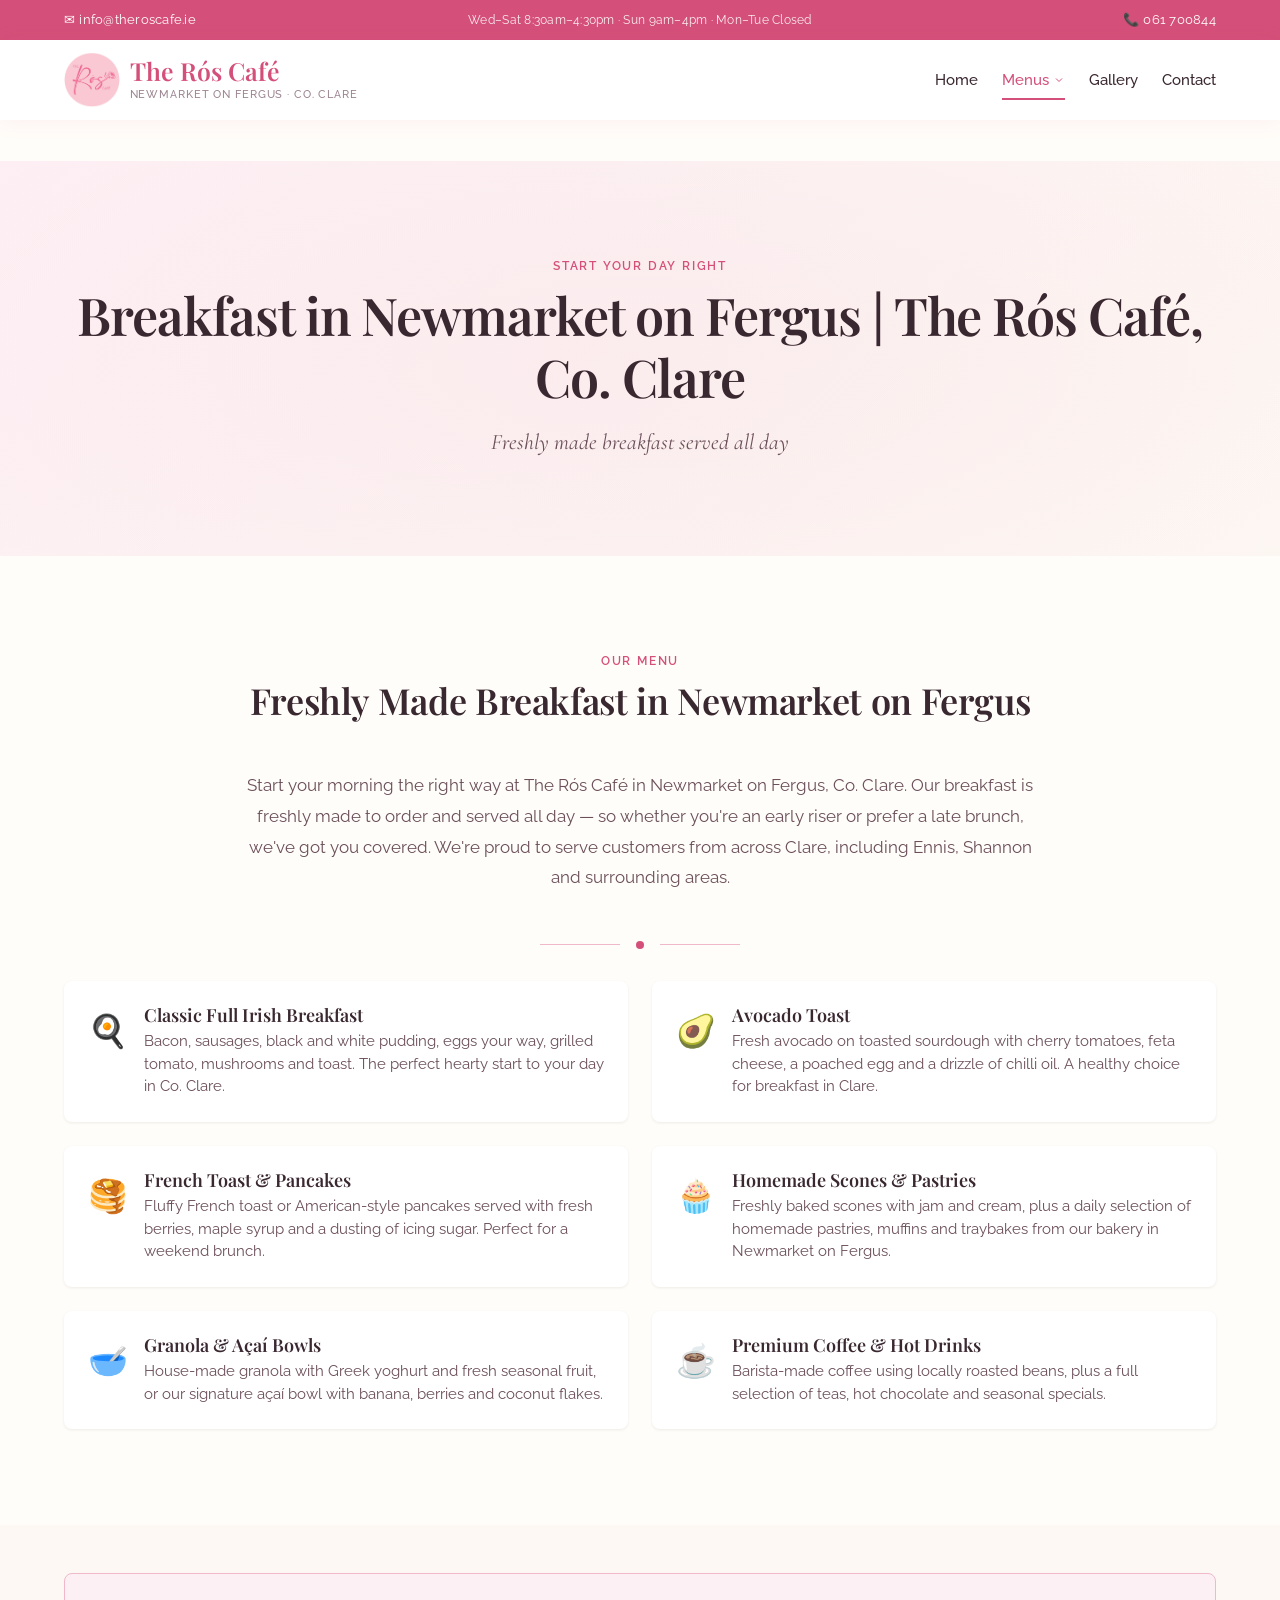
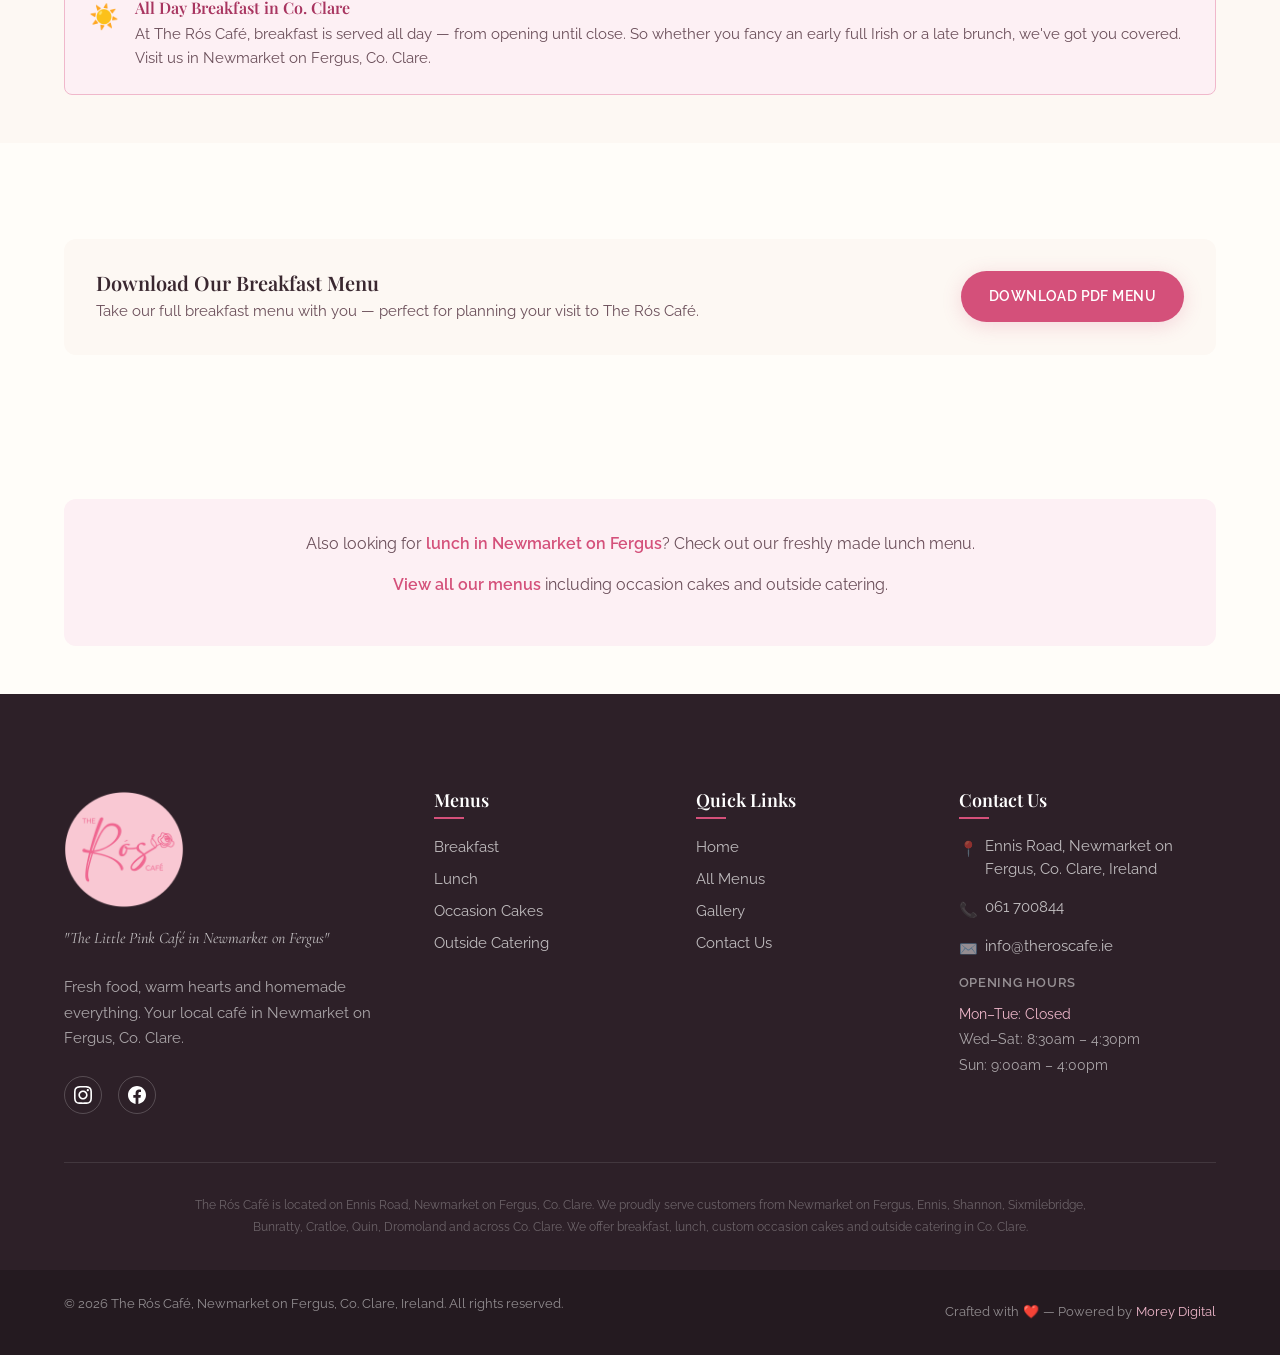
==== breakfast.html @ fdd05d20 "Initial commit: The Rós Café website with fixes - Move catering page to site root (fixes its CSS/JS/" ====
<!DOCTYPE html>
<html lang="en-IE">
<head>
  <meta charset="UTF-8">
  <meta name="viewport" content="width=device-width, initial-scale=1.0">

  <!-- Favicon -->
  <link rel="icon" type="image/png" href="images/favicon.png">
  <link rel="apple-touch-icon" href="images/logo.png">

  <!-- Primary Meta Tags -->
  <title>Breakfast in Newmarket on Fergus | The Rós Café, Co. Clare</title>
  <meta name="description" content="Enjoy freshly made breakfast at The Rós Café in Newmarket on Fergus, Co. Clare. Full Irish breakfast, avocado toast, homemade scones, French toast and more — served all day.">
  <meta name="keywords" content="breakfast Newmarket on Fergus, breakfast Clare, full Irish breakfast Clare, all day breakfast Clare, brunch Clare, breakfast café Ennis, morning café Co. Clare">

  <!-- Robots & Indexing -->
  <meta name="robots" content="index, follow">
  <meta name="author" content="The Rós Café">

  <!-- Geo Tags -->
  <meta name="geo.region" content="IE-CE">
  <meta name="geo.placename" content="Newmarket on Fergus, Co. Clare, Ireland">
  <meta name="geo.position" content="52.7580;-8.9125">
  <meta name="ICBM" content="52.7580, -8.9125">
  <meta name="language" content="English">

  <!-- Canonical -->
  <link rel="canonical" href="https://theroscafe.com/breakfast.html">

  <!-- Open Graph -->
  <meta property="og:type" content="website">
  <meta property="og:site_name" content="The Rós Café">
  <meta property="og:url" content="https://theroscafe.com/breakfast.html">
  <meta property="og:title" content="Breakfast in Newmarket on Fergus | The Rós Café, Co. Clare">
  <meta property="og:description" content="Enjoy freshly made breakfast at The Rós Café in Newmarket on Fergus, Co. Clare. Full Irish breakfast, avocado toast, homemade scones, French toast and more — served all day.">
  <meta property="og:image" content="https://theroscafe.com/images/og-image.jpg">
  <meta property="og:locale" content="en_IE">

  <!-- Twitter Card -->
  <meta name="twitter:card" content="summary_large_image">
  <meta name="twitter:title" content="Breakfast in Newmarket on Fergus | The Rós Café, Co. Clare">
  <meta name="twitter:description" content="Enjoy freshly made breakfast at The Rós Café in Newmarket on Fergus, Co. Clare. Full Irish breakfast, avocado toast, homemade scones, French toast and more — served all day.">
  <meta name="twitter:image" content="https://theroscafe.com/images/og-image.jpg">

  <!-- Google Fonts -->
  <link rel="preconnect" href="https://fonts.googleapis.com">
  <link rel="preconnect" href="https://fonts.gstatic.com" crossorigin>
  <link href="https://fonts.googleapis.com/css2?family=Cormorant+Garamond:ital,wght@0,400;0,500;1,400;1,500&family=Playfair+Display:wght@400;500;600;700&family=Raleway:wght@300;400;500;600;700&display=swap" rel="stylesheet">

  <!-- Stylesheets -->
  <link rel="stylesheet" href="css/main.css">
  <link rel="stylesheet" href="css/components.css">
  <link rel="stylesheet" href="css/animations.css">
  <link rel="stylesheet" href="css/nav.css">
  <link rel="stylesheet" href="css/footer.css">

  <!-- Google Analytics 4 — Replace G-XXXXXXXXXX with your real GA4 Measurement ID from analytics.google.com -->
  <script async src="https://www.googletagmanager.com/gtag/js?id=G-XXXXXXXXXX"></script>
  <script>
    window.dataLayer = window.dataLayer || [];
    function gtag(){dataLayer.push(arguments);}
    gtag('js', new Date());
    gtag('config', 'G-XXXXXXXXXX');
  </script>

  <!-- Structured Data: FoodService -->
  <script type="application/ld+json">
  {
    "@context": "https://schema.org",
    "@type": "FoodService",
    "name": "Breakfast at The Rós Café",
    "description": "Freshly made all-day breakfast in Newmarket on Fergus, Co. Clare. Full Irish breakfast, avocado toast, homemade scones, French toast, granola bowls and premium coffee.",
    "provider": { "@type": "CafeOrCoffeeShop", "name": "The Rós Café", "url": "https://theroscafe.com" },
    "areaServed": "Newmarket on Fergus, Co. Clare",
    "hasOfferCatalog": {
      "@type": "OfferCatalog",
      "name": "Breakfast Menu",
      "itemListElement": [
        { "@type": "Offer", "itemOffered": { "@type": "MenuItem", "name": "Classic Full Irish Breakfast" } },
        { "@type": "Offer", "itemOffered": { "@type": "MenuItem", "name": "Avocado Toast" } },
        { "@type": "Offer", "itemOffered": { "@type": "MenuItem", "name": "French Toast & Pancakes" } },
        { "@type": "Offer", "itemOffered": { "@type": "MenuItem", "name": "Homemade Scones & Pastries" } },
        { "@type": "Offer", "itemOffered": { "@type": "MenuItem", "name": "Granola & Acai Bowls" } }
      ]
    }
  }
  </script>
</head>
<body data-page="breakfast">

  <!-- Top Info Bar -->
  <div class="top-bar">
    <div class="container">
      <div class="top-bar-left">
        <a href="mailto:info@theroscafe.ie" class="top-bar-link" data-track="email">
          <span>✉</span> info@theroscafe.ie
        </a>
      </div>
      <div class="top-bar-center">
        <span class="top-bar-hours">Wed–Sat 8:30am–4:30pm · Sun 9am–4pm · Mon–Tue Closed</span>
      </div>
      <div class="top-bar-right">
        <a href="tel:+35361700844" class="top-bar-link" data-track="phone">
          <span>📞</span> 061 700844
        </a>
      </div>
    </div>
  </div>

  <!-- Site Header -->
  <header class="site-header">
    <div class="container">
      <a href="index.html" class="site-logo">
        <img src="images/logo.png" alt="The Rós Café logo" class="site-logo-mark" width="56" height="56">
        <span class="site-logo-text">
          <span class="logo-name">The Rós Café</span>
          <span class="logo-tagline">Newmarket on Fergus · Co. Clare</span>
        </span>
      </a>

      <nav class="main-nav">
        <ul class="nav-list">
          <li class="nav-item">
            <a href="index.html" class="nav-link" data-nav="home">Home</a>
          </li>
          <li class="nav-item dropdown">
            <a href="menus.html" class="nav-link" data-nav="menus">
              Menus
              <svg class="chevron" viewBox="0 0 24 24" fill="none" stroke="currentColor" stroke-width="2">
                <polyline points="6 9 12 15 18 9"></polyline>
              </svg>
            </a>
            <div class="dropdown-menu">
              <a href="breakfast.html" class="dropdown-item" data-nav="breakfast">Breakfast</a>
              <a href="lunch.html" class="dropdown-item" data-nav="lunch">Lunch</a>
              <a href="cakes.html" class="dropdown-item" data-nav="cakes">Occasion Cakes</a>
              <a href="catering.html" class="dropdown-item" data-nav="catering">Outside Catering</a>
            </div>
          </li>
          <li class="nav-item">
            <a href="gallery.html" class="nav-link" data-nav="gallery">Gallery</a>
          </li>
          <li class="nav-item">
            <a href="contact.html" class="nav-link" data-nav="contact">Contact</a>
          </li>
        </ul>
      </nav>

      <button class="hamburger" aria-label="Toggle menu" aria-expanded="false">
        <div class="hamburger-lines">
          <span class="hamburger-line"></span>
          <span class="hamburger-line"></span>
          <span class="hamburger-line"></span>
        </div>
      </button>
    </div>
  </header>

  <!-- Mobile Navigation -->
  <nav class="mobile-nav">
    <ul class="mobile-nav-list">
      <li class="mobile-nav-item">
        <a href="index.html" class="mobile-nav-link" data-nav="home">Home</a>
      </li>
      <li class="mobile-nav-item">
        <a href="#" class="mobile-nav-link mobile-dropdown-toggle" data-nav="menus">
          Menus
          <svg class="chevron" viewBox="0 0 24 24" fill="none" stroke="currentColor" stroke-width="2">
            <polyline points="6 9 12 15 18 9"></polyline>
          </svg>
        </a>
        <div class="mobile-dropdown-menu">
          <a href="breakfast.html" class="mobile-dropdown-item" data-nav="breakfast">Breakfast</a>
          <a href="lunch.html" class="mobile-dropdown-item" data-nav="lunch">Lunch</a>
          <a href="cakes.html" class="mobile-dropdown-item" data-nav="cakes">Occasion Cakes</a>
          <a href="catering.html" class="mobile-dropdown-item" data-nav="catering">Outside Catering</a>
        </div>
      </li>
      <li class="mobile-nav-item">
        <a href="gallery.html" class="mobile-nav-link" data-nav="gallery">Gallery</a>
      </li>
      <li class="mobile-nav-item">
        <a href="contact.html" class="mobile-nav-link" data-nav="contact">Contact</a>
      </li>
    </ul>
    <div class="mobile-nav-contact">
      <div class="mobile-nav-contact-item">
        <span>📞</span>
        <a href="tel:+35361700844" data-track="phone">061 700844</a>
      </div>
      <div class="mobile-nav-contact-item">
        <span>✉</span>
        <a href="mailto:info@theroscafe.ie" data-track="email">info@theroscafe.ie</a>
      </div>
    </div>
    <div class="mobile-nav-social">
      <a href="http://instagram.com/the_ros_cafe" target="_blank" rel="noopener" aria-label="Instagram" data-track="instagram">📷</a>
      <a href="http://facebook.com/theroscafe" target="_blank" rel="noopener" aria-label="Facebook" data-track="facebook">📘</a>
    </div>
  </nav>

  <!-- Main Content -->
  <main>

    <!-- Page Hero -->
    <section class="page-hero">
      <div class="container">
        <span class="eyebrow anim-load">Start Your Day Right</span>
        <h1 class="anim-load">Breakfast in Newmarket on Fergus | The Rós Café, Co. Clare</h1>
        <p class="subheading anim-load">Freshly made breakfast served all day</p>
      </div>
    </section>

    <!-- Menu Section -->
    <section class="section">
      <div class="container">
        <div class="section-header scroll-reveal">
          <span class="eyebrow">Our Menu</span>
          <h2>Freshly Made Breakfast in Newmarket on Fergus</h2>
        </div>

        <div class="intro-text scroll-reveal">
          <p>Start your morning the right way at The Rós Café in Newmarket on Fergus, Co. Clare. Our breakfast is freshly made to order and served all day — so whether you're an early riser or prefer a late brunch, we've got you covered. We're proud to serve customers from across Clare, including Ennis, Shannon and surrounding areas.</p>
        </div>

        <div class="ornament">
          <div class="ornament-line"></div>
          <div class="ornament-dot"></div>
          <div class="ornament-line"></div>
        </div>

        <div class="menu-grid scroll-reveal stagger-children">
          <article class="menu-item">
            <div class="menu-item-icon">🍳</div>
            <div class="menu-item-content">
              <h3 class="menu-item-name">Classic Full Irish Breakfast</h3>
              <p class="menu-item-desc">Bacon, sausages, black and white pudding, eggs your way, grilled tomato, mushrooms and toast. The perfect hearty start to your day in Co. Clare.</p>
            </div>
          </article>

          <article class="menu-item">
            <div class="menu-item-icon">🥑</div>
            <div class="menu-item-content">
              <h3 class="menu-item-name">Avocado Toast</h3>
              <p class="menu-item-desc">Fresh avocado on toasted sourdough with cherry tomatoes, feta cheese, a poached egg and a drizzle of chilli oil. A healthy choice for breakfast in Clare.</p>
            </div>
          </article>

          <article class="menu-item">
            <div class="menu-item-icon">🥞</div>
            <div class="menu-item-content">
              <h3 class="menu-item-name">French Toast & Pancakes</h3>
              <p class="menu-item-desc">Fluffy French toast or American-style pancakes served with fresh berries, maple syrup and a dusting of icing sugar. Perfect for a weekend brunch.</p>
            </div>
          </article>

          <article class="menu-item">
            <div class="menu-item-icon">🧁</div>
            <div class="menu-item-content">
              <h3 class="menu-item-name">Homemade Scones & Pastries</h3>
              <p class="menu-item-desc">Freshly baked scones with jam and cream, plus a daily selection of homemade pastries, muffins and traybakes from our bakery in Newmarket on Fergus.</p>
            </div>
          </article>

          <article class="menu-item">
            <div class="menu-item-icon">🥣</div>
            <div class="menu-item-content">
              <h3 class="menu-item-name">Granola & Açaí Bowls</h3>
              <p class="menu-item-desc">House-made granola with Greek yoghurt and fresh seasonal fruit, or our signature açaí bowl with banana, berries and coconut flakes.</p>
            </div>
          </article>

          <article class="menu-item">
            <div class="menu-item-icon">☕</div>
            <div class="menu-item-content">
              <h3 class="menu-item-name">Premium Coffee & Hot Drinks</h3>
              <p class="menu-item-desc">Barista-made coffee using locally roasted beans, plus a full selection of teas, hot chocolate and seasonal specials.</p>
            </div>
          </article>
        </div>
      </div>
    </section>

    <!-- All Day Notice -->
    <section class="section-sm bg-cream">
      <div class="container">
        <div class="notice scroll-reveal">
          <div class="notice-icon">☀️</div>
          <div class="notice-content">
            <h3>All Day Breakfast in Co. Clare</h3>
            <p>At The Rós Café, breakfast is served all day — from opening until close. So whether you fancy an early full Irish or a late brunch, we've got you covered. Visit us in Newmarket on Fergus, Co. Clare.</p>
          </div>
        </div>
      </div>
    </section>

    <!-- Download CTA -->
    <section class="section">
      <div class="container">
        <div class="download-cta scroll-reveal">
          <div class="download-cta-content">
            <h3>Download Our Breakfast Menu</h3>
            <p>Take our full breakfast menu with you — perfect for planning your visit to The Rós Café.</p>
          </div>
          <a href="menus/ros-cafe-menu.pdf" target="_blank" rel="noopener" class="btn btn-pink" data-track="pdf-breakfast">
            Download PDF Menu
          </a>
        </div>
      </div>
    </section>

    <!-- Cross Links -->
    <section class="section-sm">
      <div class="container">
        <div class="cross-links scroll-reveal">
          <p>Also looking for <a href="lunch.html">lunch in Newmarket on Fergus</a>? Check out our freshly made lunch menu.</p>
          <p class="mt-md"><a href="menus.html">View all our menus</a> including occasion cakes and outside catering.</p>
        </div>
      </div>
    </section>

  </main>

  <!-- Site Footer -->
  <footer class="site-footer">
    <div class="container">
      <div class="footer-grid">
        <!-- Brand Column -->
        <div class="footer-col footer-brand">
          <img src="images/logo.png" alt="The Rós Café" class="footer-logo-img">
          <p class="footer-tagline">"The Little Pink Café in Newmarket on Fergus"</p>
          <p class="footer-description">Fresh food, warm hearts and homemade everything. Your local café in Newmarket on Fergus, Co. Clare.</p>
          <div class="footer-social">
            <a href="http://instagram.com/the_ros_cafe" target="_blank" rel="noopener" class="social-icon" aria-label="Follow us on Instagram" data-track="instagram">
              <svg viewBox="0 0 24 24" fill="currentColor"><path d="M12 2.163c3.204 0 3.584.012 4.85.07 3.252.148 4.771 1.691 4.919 4.919.058 1.265.069 1.645.069 4.849 0 3.205-.012 3.584-.069 4.849-.149 3.225-1.664 4.771-4.919 4.919-1.266.058-1.644.07-4.85.07-3.204 0-3.584-.012-4.849-.07-3.26-.149-4.771-1.699-4.919-4.92-.058-1.265-.07-1.644-.07-4.849 0-3.204.013-3.583.07-4.849.149-3.227 1.664-4.771 4.919-4.919 1.266-.057 1.645-.069 4.849-.069zm0-2.163c-3.259 0-3.667.014-4.947.072-4.358.2-6.78 2.618-6.98 6.98-.059 1.281-.073 1.689-.073 4.948 0 3.259.014 3.668.072 4.948.2 4.358 2.618 6.78 6.98 6.98 1.281.058 1.689.072 4.948.072 3.259 0 3.668-.014 4.948-.072 4.354-.2 6.782-2.618 6.979-6.98.059-1.28.073-1.689.073-4.948 0-3.259-.014-3.667-.072-4.947-.196-4.354-2.617-6.78-6.979-6.98-1.281-.059-1.69-.073-4.949-.073zm0 5.838c-3.403 0-6.162 2.759-6.162 6.162s2.759 6.163 6.162 6.163 6.162-2.759 6.162-6.163c0-3.403-2.759-6.162-6.162-6.162zm0 10.162c-2.209 0-4-1.79-4-4 0-2.209 1.791-4 4-4s4 1.791 4 4c0 2.21-1.791 4-4 4zm6.406-11.845c-.796 0-1.441.645-1.441 1.44s.645 1.44 1.441 1.44c.795 0 1.439-.645 1.439-1.44s-.644-1.44-1.439-1.44z"/></svg>
            </a>
            <a href="http://facebook.com/theroscafe" target="_blank" rel="noopener" class="social-icon" aria-label="Follow us on Facebook" data-track="facebook">
              <svg viewBox="0 0 24 24" fill="currentColor"><path d="M24 12.073c0-6.627-5.373-12-12-12s-12 5.373-12 12c0 5.99 4.388 10.954 10.125 11.854v-8.385H7.078v-3.47h3.047V9.43c0-3.007 1.792-4.669 4.533-4.669 1.312 0 2.686.235 2.686.235v2.953H15.83c-1.491 0-1.956.925-1.956 1.874v2.25h3.328l-.532 3.47h-2.796v8.385C19.612 23.027 24 18.062 24 12.073z"/></svg>
            </a>
          </div>
        </div>

        <!-- Menus Column -->
        <div class="footer-col">
          <h4 class="footer-col-title">Menus</h4>
          <nav class="footer-nav">
            <a href="breakfast.html" class="footer-nav-link">Breakfast</a>
            <a href="lunch.html" class="footer-nav-link">Lunch</a>
            <a href="cakes.html" class="footer-nav-link">Occasion Cakes</a>
            <a href="catering.html" class="footer-nav-link">Outside Catering</a>
          </nav>
        </div>

        <!-- Quick Links Column -->
        <div class="footer-col">
          <h4 class="footer-col-title">Quick Links</h4>
          <nav class="footer-nav">
            <a href="index.html" class="footer-nav-link">Home</a>
            <a href="menus.html" class="footer-nav-link">All Menus</a>
            <a href="gallery.html" class="footer-nav-link">Gallery</a>
            <a href="contact.html" class="footer-nav-link">Contact Us</a>
          </nav>
        </div>

        <!-- Contact Column -->
        <div class="footer-col">
          <h4 class="footer-col-title">Contact Us</h4>
          <div class="footer-contact">
            <div class="footer-contact-item">
              <span class="icon">📍</span>
              <span>Ennis Road, Newmarket on Fergus, Co. Clare, Ireland</span>
            </div>
            <div class="footer-contact-item">
              <span class="icon">📞</span>
              <a href="tel:+35361700844" data-track="phone">061 700844</a>
            </div>
            <div class="footer-contact-item">
              <span class="icon">✉️</span>
              <a href="mailto:info@theroscafe.ie" data-track="email">info@theroscafe.ie</a>
            </div>
          </div>
          <div class="footer-hours">
            <p class="footer-hours-title">Opening Hours</p>
            <div class="footer-hours-list">
              <span class="footer-hours-closed">Mon–Tue: Closed</span><br>
              Wed–Sat: 8:30am – 4:30pm<br>
              Sun: 9:00am – 4:00pm
            </div>
          </div>
        </div>
      </div>

      <!-- Local SEO Paragraph -->
      <div class="footer-seo">
        <p>The Rós Café is located on Ennis Road, Newmarket on Fergus, Co. Clare. We proudly serve customers from Newmarket on Fergus, Ennis, Shannon, Sixmilebridge, Bunratty, Cratloe, Quin, Dromoland and across Co. Clare. We offer breakfast, lunch, custom occasion cakes and outside catering in Co. Clare.</p>
      </div>
    </div>

    <!-- Bottom Bar -->
    <div class="footer-bottom">
      <div class="container">
        <p class="footer-copyright">
          © <span class="footer-year"></span> The Rós Café, Newmarket on Fergus, Co. Clare, Ireland. All rights reserved.
        </p>
        <p class="footer-credit">
          Crafted with <span class="heart">❤️</span> — Powered by <a href="https://moreydigital.ie" target="_blank" rel="noopener">Morey Digital</a>
        </p>
      </div>
    </div>
  </footer>

  <!-- JavaScript -->
  <script src="js/main.js" defer></script>
  <script src="js/nav.js" defer></script>
  <script src="js/animations.js" defer></script>
  <script src="js/analytics.js" defer></script>

</body>
</html>
---- css/main.css ----
/* ============================================
   THE RÓS CAFÉ — MAIN STYLESHEET
   css/main.css
   :root variables, reset, base typography,
   layout utilities, page-hero, scroll-reveal
   ============================================ */

/* ─────────────────────────────────────────────
   CSS CUSTOM PROPERTIES (BRAND PALETTE)
   ───────────────────────────────────────────── */
:root {
  /* Brand Colors */
  --pink: #d4507a;
  --pink-light: #f0b8cb;
  --pink-pale: #fdf0f4;
  --pink-dark: #a83560;
  --cream: #fdf8f3;
  --warm-white: #fffdf9;
  --gold: #c9a96e;
  --charcoal: #2d2028;
  --text-dark: #3a2830;
  --text-mid: #6b4f5a;
  --text-light: #9c8490;

  /* Shadows */
  --shadow-sm: 0 1px 3px rgba(45, 32, 40, 0.08);
  --shadow-md: 0 4px 12px rgba(45, 32, 40, 0.1);
  --shadow-lg: 0 8px 24px rgba(45, 32, 40, 0.12);
  --shadow-xl: 0 16px 48px rgba(45, 32, 40, 0.15);
  --shadow-pink: 0 4px 20px rgba(212, 80, 122, 0.2);

  /* Typography */
  --font-display: 'Playfair Display', Georgia, serif;
  --font-body: 'Raleway', 'Segoe UI', sans-serif;
  --font-accent: 'Cormorant Garamond', Georgia, serif;

  /* Spacing Scale */
  --space-xs: 0.25rem;
  --space-sm: 0.5rem;
  --space-md: 1rem;
  --space-lg: 1.5rem;
  --space-xl: 2rem;
  --space-2xl: 3rem;
  --space-3xl: 4rem;
  --space-4xl: 6rem;

  /* Layout */
  --max-width: 1200px;
  --header-height: 80px;
  --top-bar-height: 40px;

  /* Transitions */
  --ease-smooth: cubic-bezier(0.4, 0, 0.2, 1);
  --duration-fast: 150ms;
  --duration-normal: 300ms;
  --duration-slow: 500ms;

  /* Border Radius */
  --radius-sm: 4px;
  --radius-md: 8px;
  --radius-lg: 12px;
  --radius-xl: 20px;
  --radius-full: 9999px;
}

/* ─────────────────────────────────────────────
   CSS RESET & BASE STYLES
   ───────────────────────────────────────────── */
*,
*::before,
*::after {
  box-sizing: border-box;
  margin: 0;
  padding: 0;
}

html {
  scroll-behavior: smooth;
  -webkit-text-size-adjust: 100%;
  font-size: 16px;
}

body {
  font-family: var(--font-body);
  font-size: 1rem;
  line-height: 1.6;
  color: var(--text-dark);
  background-color: var(--warm-white);
  -webkit-font-smoothing: antialiased;
  -moz-osx-font-smoothing: grayscale;
  overflow-x: hidden;
  min-height: 100vh;
  display: flex;
  flex-direction: column;
}

main {
  flex: 1;
  padding-top: calc(var(--header-height) + var(--top-bar-height));
}

img,
picture,
video,
canvas,
svg {
  display: block;
  max-width: 100%;
  height: auto;
}

img {
  border-style: none;
}

button,
input,
select,
textarea {
  font-family: inherit;
  font-size: inherit;
  line-height: inherit;
  color: inherit;
}

button {
  cursor: pointer;
  border: none;
  background: none;
}

a {
  color: inherit;
  text-decoration: none;
}

ul,
ol {
  list-style: none;
}

h1, h2, h3, h4, h5, h6 {
  font-family: var(--font-display);
  font-weight: 600;
  line-height: 1.2;
  color: var(--text-dark);
}

/* ─────────────────────────────────────────────
   TYPOGRAPHY
   ───────────────────────────────────────────── */
h1 {
  font-size: clamp(2rem, 5vw, 3.25rem);
  letter-spacing: -0.02em;
}

h2 {
  font-size: clamp(1.5rem, 4vw, 2.25rem);
  letter-spacing: -0.01em;
}

h3 {
  font-size: clamp(1.25rem, 3vw, 1.5rem);
}

h4 {
  font-size: 1.125rem;
}

p {
  margin-bottom: var(--space-md);
}

p:last-child {
  margin-bottom: 0;
}

.text-accent {
  font-family: var(--font-accent);
  font-style: italic;
}

.text-pink {
  color: var(--pink);
}

.text-gold {
  color: var(--gold);
}

.text-light {
  color: var(--text-light);
}

.text-mid {
  color: var(--text-mid);
}

.text-center {
  text-align: center;
}

.eyebrow {
  font-family: var(--font-body);
  font-size: 0.75rem;
  font-weight: 600;
  letter-spacing: 0.15em;
  text-transform: uppercase;
  color: var(--pink);
  margin-bottom: var(--space-sm);
  display: block;
}

.subheading {
  font-family: var(--font-accent);
  font-size: clamp(1.125rem, 2.5vw, 1.375rem);
  font-style: italic;
  color: var(--text-mid);
  margin-top: var(--space-sm);
}

/* ─────────────────────────────────────────────
   LAYOUT UTILITIES
   ───────────────────────────────────────────── */
.container {
  width: 100%;
  max-width: var(--max-width);
  margin: 0 auto;
  padding: 0 var(--space-lg);
}

.container-narrow {
  max-width: 900px;
}

.container-wide {
  max-width: 1400px;
}

.section {
  padding: var(--space-4xl) 0;
}

.section-sm {
  padding: var(--space-2xl) 0;
}

.section-lg {
  padding: calc(var(--space-4xl) * 1.5) 0;
}

.grid {
  display: grid;
  gap: var(--space-xl);
}

.grid-2 {
  grid-template-columns: repeat(2, 1fr);
}

.grid-3 {
  grid-template-columns: repeat(3, 1fr);
}

.grid-4 {
  grid-template-columns: repeat(4, 1fr);
}

.flex {
  display: flex;
}

.flex-center {
  display: flex;
  align-items: center;
  justify-content: center;
}

.flex-between {
  display: flex;
  align-items: center;
  justify-content: space-between;
}

.flex-col {
  flex-direction: column;
}

.gap-sm {
  gap: var(--space-sm);
}

.gap-md {
  gap: var(--space-md);
}

.gap-lg {
  gap: var(--space-lg);
}

.gap-xl {
  gap: var(--space-xl);
}

/* ─────────────────────────────────────────────
   PAGE HERO SECTIONS
   ───────────────────────────────────────────── */
.page-hero {
  background: linear-gradient(135deg, var(--pink-pale) 0%, var(--cream) 100%);
  padding: var(--space-4xl) 0;
  text-align: center;
  position: relative;
  overflow: hidden;
}

.page-hero::before {
  content: '';
  position: absolute;
  top: -50%;
  left: -25%;
  width: 150%;
  height: 200%;
  background: radial-gradient(ellipse at center, rgba(212, 80, 122, 0.05) 0%, transparent 70%);
  pointer-events: none;
}

.page-hero .container {
  position: relative;
  z-index: 1;
}

.page-hero h1 {
  margin-bottom: var(--space-md);
}

.page-hero .subheading {
  max-width: 600px;
  margin: 0 auto;
}

/* Home Hero - Special Layout */
.hero-home {
  padding: var(--space-4xl) 0 var(--space-3xl);
  background: linear-gradient(
    135deg,
    var(--pink-pale) 0%,
    var(--cream) 50%,
    var(--warm-white) 100%
  );
  min-height: calc(100vh - var(--header-height) - var(--top-bar-height));
  display: flex;
  align-items: center;
}

.hero-home .container {
  display: grid;
  grid-template-columns: 1fr 1fr;
  gap: var(--space-3xl);
  align-items: center;
}

.hero-content {
  position: relative;
  z-index: 2;
}

.hero-visual {
  position: relative;
  display: flex;
  align-items: center;
  justify-content: center;
  min-height: 400px;
}

/* Pink word special styling */
.pink-word {
  color: var(--pink);
  position: relative;
  display: inline-block;
}

.pink-word::after {
  content: '';
  position: absolute;
  left: 0;
  bottom: 0.1em;
  width: 100%;
  height: 3px;
  background: var(--pink);
  transform-origin: left;
  clip-path: inset(0 100% 0 0);
  animation: drawUnderline 0.8s var(--ease-smooth) 0.7s forwards;
}

/* Hero decorative rings */
.hero-ring {
  position: absolute;
  border: 1px solid rgba(212, 80, 122, 0.15);
  border-radius: 50%;
  pointer-events: none;
}

.ring-1 {
  width: 500px;
  height: 500px;
  animation: rotateCW 30s linear infinite;
}

.ring-2 {
  width: 400px;
  height: 400px;
  animation: rotateCCW 45s linear infinite;
}

/* Floating orbs */
.float-orb {
  position: absolute;
  border-radius: 50%;
  background: var(--pink);
  opacity: 0.04;
  pointer-events: none;
}

.float-orb:nth-child(1) {
  width: 80px;
  height: 80px;
  top: 10%;
  left: 5%;
  animation: floatUp 10s ease-in-out infinite;
}

.float-orb:nth-child(2) {
  width: 50px;
  height: 50px;
  top: 60%;
  left: 15%;
  animation: floatUp 12s ease-in-out 2s infinite;
}

.float-orb:nth-child(3) {
  width: 100px;
  height: 100px;
  top: 30%;
  right: 10%;
  animation: floatUp 8s ease-in-out 1s infinite;
}

.float-orb:nth-child(4) {
  width: 40px;
  height: 40px;
  bottom: 20%;
  right: 20%;
  animation: floatUp 14s ease-in-out 3s infinite;
}

.float-orb:nth-child(5) {
  width: 60px;
  height: 60px;
  bottom: 30%;
  left: 30%;
  animation: floatUp 11s ease-in-out 1.5s infinite;
}

/* Hero visual placeholder */
.hero-placeholder {
  width: 100%;
  max-width: 450px;
  aspect-ratio: 4 / 3;
  background: linear-gradient(145deg, var(--warm-white), var(--pink-pale));
  border-radius: var(--radius-xl);
  box-shadow: var(--shadow-xl);
  display: flex;
  flex-direction: column;
  align-items: center;
  justify-content: center;
  position: relative;
  z-index: 1;
}

.hero-badges {
  display: grid;
  grid-template-columns: repeat(2, 1fr);
  gap: var(--space-md);
  padding: var(--space-xl);
}

.hero-badge {
  background: var(--warm-white);
  padding: var(--space-md);
  border-radius: var(--radius-md);
  text-align: center;
  box-shadow: var(--shadow-sm);
  transition: transform var(--duration-normal) var(--ease-smooth),
              box-shadow var(--duration-normal) var(--ease-smooth);
}

.hero-badge:hover {
  transform: translateY(-4px);
  box-shadow: var(--shadow-md);
}

.hero-badge-icon {
  font-size: 1.5rem;
  margin-bottom: var(--space-xs);
}

.hero-badge-label {
  font-size: 0.75rem;
  font-weight: 600;
  color: var(--text-mid);
  text-transform: uppercase;
  letter-spacing: 0.05em;
}

/* ─────────────────────────────────────────────
   SCROLL REVEAL ANIMATIONS
   ───────────────────────────────────────────── */
.scroll-reveal {
  opacity: 0;
  transform: translateY(30px);
  transition: opacity var(--duration-slow) var(--ease-smooth),
              transform var(--duration-slow) var(--ease-smooth);
}

.scroll-reveal.is-visible {
  opacity: 1;
  transform: translateY(0);
}

/* Stagger children in grids */
.scroll-reveal.is-visible > *,
.stagger-children.is-visible > * {
  opacity: 1;
  transform: translateY(0);
}

.stagger-children > * {
  opacity: 0;
  transform: translateY(20px);
  transition: opacity var(--duration-normal) var(--ease-smooth),
              transform var(--duration-normal) var(--ease-smooth);
}

/* Section heading clip reveal */
.section-heading {
  position: relative;
  display: inline-block;
}

.section-heading.scroll-reveal {
  transform: none;
  opacity: 1;
  clip-path: inset(0 100% 0 0);
  transition: clip-path 0.8s var(--ease-smooth);
}

.section-heading.scroll-reveal.is-visible {
  clip-path: inset(0 0 0 0);
}

/* ─────────────────────────────────────────────
   PAGE TRANSITIONS
   ───────────────────────────────────────────── */
.page-transition-out {
  animation: pageOut 250ms var(--ease-smooth) forwards;
}

.page-transition-in {
  animation: pageIn 300ms var(--ease-smooth) forwards;
}

@keyframes pageOut {
  to {
    opacity: 0;
    transform: translateX(-20px);
  }
}

@keyframes pageIn {
  from {
    opacity: 0;
    transform: translateX(20px);
  }
  to {
    opacity: 1;
    transform: translateX(0);
  }
}

/* ─────────────────────────────────────────────
   UTILITY CLASSES
   ───────────────────────────────────────────── */
.visually-hidden {
  position: absolute;
  width: 1px;
  height: 1px;
  padding: 0;
  margin: -1px;
  overflow: hidden;
  clip: rect(0, 0, 0, 0);
  white-space: nowrap;
  border: 0;
}

.no-scroll {
  overflow: hidden;
}

.bg-cream {
  background-color: var(--cream);
}

.bg-pink-pale {
  background-color: var(--pink-pale);
}

.bg-charcoal {
  background-color: var(--charcoal);
}

.mt-sm { margin-top: var(--space-sm); }
.mt-md { margin-top: var(--space-md); }
.mt-lg { margin-top: var(--space-lg); }
.mt-xl { margin-top: var(--space-xl); }
.mt-2xl { margin-top: var(--space-2xl); }

.mb-sm { margin-bottom: var(--space-sm); }
.mb-md { margin-bottom: var(--space-md); }
.mb-lg { margin-bottom: var(--space-lg); }
.mb-xl { margin-bottom: var(--space-xl); }
.mb-2xl { margin-bottom: var(--space-2xl); }

/* ─────────────────────────────────────────────
   RESPONSIVE BREAKPOINTS
   ───────────────────────────────────────────── */
@media (max-width: 1199px) {
  .grid-4 {
    grid-template-columns: repeat(2, 1fr);
  }
}

@media (max-width: 991px) {
  .hero-home .container {
    grid-template-columns: 1fr;
    text-align: center;
  }

  .hero-visual {
    order: -1;
    min-height: 300px;
  }

  .hero-placeholder {
    max-width: 350px;
  }
}

@media (max-width: 767px) {
  :root {
    --header-height: 70px;
    --top-bar-height: auto;
  }

  main {
    padding-top: var(--header-height);
  }

  .section {
    padding: var(--space-2xl) 0;
  }

  .grid-2,
  .grid-3,
  .grid-4 {
    grid-template-columns: 1fr;
  }

  .page-hero {
    padding: var(--space-2xl) 0;
  }

  .hero-home {
    min-height: auto;
    padding: var(--space-2xl) 0;
  }

  .container {
    padding: 0 var(--space-md);
  }

  .ring-1,
  .ring-2 {
    display: none;
  }
}

@media (max-width: 479px) {
  .hero-badges {
    grid-template-columns: repeat(2, 1fr);
    gap: var(--space-sm);
    padding: var(--space-md);
  }

  .hero-badge {
    padding: var(--space-sm);
  }

  .hero-badge-icon {
    font-size: 1.25rem;
  }

  .hero-badge-label {
    font-size: 0.65rem;
  }
}
---- css/components.css ----
/* ============================================
   THE RÓS CAFÉ — COMPONENTS STYLESHEET
   css/components.css
   Buttons, cards, menu items, forms, etc.
   ============================================ */

/* ─────────────────────────────────────────────
   BUTTONS
   ───────────────────────────────────────────── */
.btn {
  display: inline-flex;
  align-items: center;
  justify-content: center;
  gap: var(--space-sm);
  padding: 0.875rem 1.75rem;
  font-family: var(--font-body);
  font-size: 0.875rem;
  font-weight: 600;
  letter-spacing: 0.03em;
  text-transform: uppercase;
  border-radius: var(--radius-full);
  transition: all var(--duration-normal) var(--ease-smooth);
  position: relative;
  overflow: hidden;
  min-height: 48px;
}

.btn-pink {
  background: var(--pink);
  color: white;
  box-shadow: var(--shadow-pink);
}

.btn-pink:hover {
  background: var(--pink-dark);
  transform: translateY(-2px);
  box-shadow: 0 6px 24px rgba(212, 80, 122, 0.3);
}

.btn-pink::before {
  content: '';
  position: absolute;
  top: 0;
  left: -100%;
  width: 100%;
  height: 100%;
  background: linear-gradient(
    90deg,
    transparent,
    rgba(255, 255, 255, 0.2),
    transparent
  );
  transition: left 0.5s var(--ease-smooth);
}

.btn-pink:hover::before {
  left: 100%;
}

.btn-outline {
  background: transparent;
  color: var(--pink);
  border: 2px solid var(--pink);
}

.btn-outline:hover {
  background: var(--pink);
  color: white;
  transform: translateY(-2px);
}

.btn-white {
  background: white;
  color: var(--pink);
  box-shadow: var(--shadow-md);
}

.btn-white:hover {
  background: var(--pink-pale);
  transform: translateY(-2px);
}

.btn-sm {
  padding: 0.625rem 1.25rem;
  font-size: 0.8125rem;
  min-height: 40px;
}

.btn-lg {
  padding: 1rem 2rem;
  font-size: 0.9375rem;
  min-height: 52px;
}

/* Arrow link */
.arrow-link {
  display: inline-flex;
  align-items: center;
  gap: var(--space-sm);
  font-weight: 600;
  color: var(--pink);
  transition: color var(--duration-fast) var(--ease-smooth);
}

.arrow-link:hover {
  color: var(--pink-dark);
}

.arrow-link .arrow {
  transition: transform var(--duration-normal) var(--ease-smooth);
}

.arrow-link:hover .arrow {
  transform: translateX(5px);
}

/* Button group */
.btn-group {
  display: flex;
  flex-wrap: wrap;
  gap: var(--space-md);
}

/* Ripple effect */
.ripple {
  position: absolute;
  border-radius: 50%;
  background: rgba(255, 255, 255, 0.4);
  transform: scale(0);
  animation: rippleEffect 0.6s ease-out;
  pointer-events: none;
}

@keyframes rippleEffect {
  to {
    transform: scale(4);
    opacity: 0;
  }
}

/* ─────────────────────────────────────────────
   SERVICE / OVERVIEW CARDS
   ───────────────────────────────────────────── */
.card {
  background: white;
  border-radius: var(--radius-lg);
  padding: var(--space-xl);
  box-shadow: var(--shadow-md);
  transition: transform var(--duration-normal) var(--ease-smooth),
              box-shadow var(--duration-normal) var(--ease-smooth);
  position: relative;
  overflow: hidden;
}

.card::after {
  content: '';
  position: absolute;
  bottom: 0;
  left: 0;
  width: 100%;
  height: 4px;
  background: var(--pink);
  transform: scaleX(0);
  transform-origin: left;
  transition: transform var(--duration-normal) var(--ease-smooth);
}

.card:hover {
  transform: translateY(-8px);
  box-shadow: var(--shadow-lg);
}

.card:hover::after {
  transform: scaleX(1);
}

.card-icon {
  font-size: 2.5rem;
  margin-bottom: var(--space-md);
}

.card-title {
  font-family: var(--font-display);
  font-size: 1.25rem;
  margin-bottom: var(--space-sm);
  color: var(--text-dark);
}

.card-text {
  color: var(--text-mid);
  font-size: 0.9375rem;
  margin-bottom: var(--space-lg);
}

.card-link {
  display: inline-flex;
  align-items: center;
  gap: var(--space-xs);
  font-weight: 600;
  font-size: 0.875rem;
  color: var(--pink);
  text-transform: uppercase;
  letter-spacing: 0.05em;
  transition: gap var(--duration-normal) var(--ease-smooth);
}

.card-link:hover {
  gap: var(--space-sm);
}

/* Service card grid */
.service-cards {
  display: grid;
  grid-template-columns: repeat(4, 1fr);
  gap: var(--space-xl);
}

@media (max-width: 1199px) {
  .service-cards {
    grid-template-columns: repeat(2, 1fr);
  }
}

@media (max-width: 575px) {
  .service-cards {
    grid-template-columns: 1fr;
  }
}

/* ─────────────────────────────────────────────
   MENU ITEM CARDS
   ───────────────────────────────────────────── */
.menu-grid {
  display: grid;
  grid-template-columns: repeat(2, 1fr);
  gap: var(--space-lg);
}

.menu-item {
  background: white;
  border-radius: var(--radius-md);
  padding: var(--space-lg);
  box-shadow: var(--shadow-sm);
  display: flex;
  gap: var(--space-md);
  position: relative;
  transition: box-shadow var(--duration-normal) var(--ease-smooth);
}

.menu-item::before {
  content: '';
  position: absolute;
  left: 0;
  top: 0;
  bottom: 0;
  width: 4px;
  background: var(--pink);
  border-radius: var(--radius-md) 0 0 var(--radius-md);
  transform: scaleY(0);
  transform-origin: center;
  transition: transform var(--duration-normal) var(--ease-smooth);
}

.menu-item:hover {
  box-shadow: var(--shadow-md);
}

.menu-item:hover::before {
  transform: scaleY(1);
}

.menu-item-icon {
  font-size: 2rem;
  flex-shrink: 0;
}

.menu-item-content {
  flex: 1;
}

.menu-item-name {
  font-family: var(--font-display);
  font-size: 1.125rem;
  color: var(--text-dark);
  margin-bottom: var(--space-xs);
}

.menu-item-desc {
  font-size: 0.9375rem;
  color: var(--text-mid);
  line-height: 1.5;
}

.menu-item-price {
  font-family: var(--font-display);
  font-size: 1.125rem;
  color: var(--pink);
  font-weight: 600;
  flex-shrink: 0;
}

@media (max-width: 767px) {
  .menu-grid {
    grid-template-columns: 1fr;
  }
}

/* ─────────────────────────────────────────────
   FEATURE CARDS (Cakes & Catering)
   ───────────────────────────────────────────── */
.feature-cards {
  display: grid;
  grid-template-columns: repeat(4, 1fr);
  gap: var(--space-lg);
}

.feature-card {
  background: white;
  border-radius: var(--radius-lg);
  padding: var(--space-xl);
  text-align: center;
  box-shadow: var(--shadow-sm);
  transition: transform var(--duration-normal) var(--ease-smooth),
              box-shadow var(--duration-normal) var(--ease-smooth);
}

.feature-card:hover {
  transform: translateY(-6px);
  box-shadow: var(--shadow-md);
}

.feature-card-icon {
  width: 64px;
  height: 64px;
  background: var(--pink-pale);
  border-radius: 50%;
  display: flex;
  align-items: center;
  justify-content: center;
  font-size: 1.75rem;
  margin: 0 auto var(--space-md);
  transition: transform var(--duration-normal) var(--ease-smooth);
}

.feature-card:hover .feature-card-icon {
  animation: pulse 0.5s var(--ease-smooth);
}

.feature-card-title {
  font-family: var(--font-display);
  font-size: 1.125rem;
  color: var(--text-dark);
  margin-bottom: var(--space-sm);
}

.feature-card-text {
  font-size: 0.9375rem;
  color: var(--text-mid);
}

@media (max-width: 991px) {
  .feature-cards {
    grid-template-columns: repeat(2, 1fr);
  }
}

@media (max-width: 575px) {
  .feature-cards {
    grid-template-columns: 1fr;
  }
}

/* ─────────────────────────────────────────────
   INFO TILES (Catering)
   ───────────────────────────────────────────── */
.info-tiles {
  display: grid;
  grid-template-columns: repeat(4, 1fr);
  gap: var(--space-md);
}

.info-tile {
  background: var(--pink-pale);
  border-radius: var(--radius-md);
  padding: var(--space-lg);
  text-align: center;
  border: 1px solid var(--pink-light);
}

.info-tile-value {
  font-family: var(--font-display);
  font-size: 1.75rem;
  color: var(--pink);
  font-weight: 600;
  margin-bottom: var(--space-xs);
}

.info-tile-label {
  font-size: 0.8125rem;
  color: var(--text-mid);
  text-transform: uppercase;
  letter-spacing: 0.05em;
}

@media (max-width: 767px) {
  .info-tiles {
    grid-template-columns: repeat(2, 1fr);
  }
}

/* ─────────────────────────────────────────────
   NOTICE / BADGE BOXES
   ───────────────────────────────────────────── */
.notice {
  background: var(--pink-pale);
  border: 1px solid var(--pink-light);
  border-radius: var(--radius-md);
  padding: var(--space-lg);
  display: flex;
  align-items: flex-start;
  gap: var(--space-md);
}

.notice-icon {
  font-size: 1.5rem;
  flex-shrink: 0;
}

.notice-content h3 {
  font-size: 1rem;
  margin-bottom: var(--space-xs);
  color: var(--pink-dark);
}

.notice-content p {
  font-size: 0.9375rem;
  color: var(--text-mid);
}

.notice-success {
  background: #f0fdf4;
  border-color: #86efac;
}

.notice-success h3 {
  color: #166534;
}

/* ─────────────────────────────────────────────
   ORNAMENTAL DIVIDERS
   ───────────────────────────────────────────── */
.ornament {
  display: flex;
  align-items: center;
  justify-content: center;
  gap: var(--space-md);
  margin: var(--space-xl) 0;
}

.ornament-line {
  height: 1px;
  width: 80px;
  background: var(--pink-light);
  transform-origin: center;
  transform: scaleX(0);
  transition: transform 0.8s var(--ease-smooth);
}

.ornament.is-visible .ornament-line {
  transform: scaleX(1);
}

.ornament-dot {
  width: 8px;
  height: 8px;
  background: var(--pink);
  border-radius: 50%;
}

.ornament-rose {
  color: var(--pink);
  font-size: 1.25rem;
}

/* ─────────────────────────────────────────────
   FAQ ACCORDION
   ───────────────────────────────────────────── */
.faq-list {
  max-width: 800px;
  margin: 0 auto;
}

.faq-item {
  background: white;
  border-radius: var(--radius-md);
  margin-bottom: var(--space-md);
  box-shadow: var(--shadow-sm);
  overflow: hidden;
}

.faq-question {
  width: 100%;
  padding: var(--space-lg);
  display: flex;
  align-items: center;
  justify-content: space-between;
  gap: var(--space-md);
  font-family: var(--font-display);
  font-size: 1.0625rem;
  color: var(--text-dark);
  text-align: left;
  background: white;
  transition: background var(--duration-fast) var(--ease-smooth);
}

.faq-question:hover {
  background: var(--pink-pale);
}

.faq-chevron {
  width: 24px;
  height: 24px;
  flex-shrink: 0;
  transition: transform var(--duration-normal) var(--ease-smooth);
}

.faq-item.is-open .faq-chevron {
  transform: rotate(180deg);
}

.faq-answer {
  max-height: 0;
  overflow: hidden;
  transition: max-height var(--duration-normal) var(--ease-smooth);
}

.faq-answer-inner {
  padding: 0 var(--space-lg) var(--space-lg);
  color: var(--text-mid);
  line-height: 1.7;
}

/* ─────────────────────────────────────────────
   CONTACT FORM
   ───────────────────────────────────────────── */
.contact-form {
  background: white;
  border-radius: var(--radius-lg);
  padding: var(--space-xl);
  box-shadow: var(--shadow-md);
}

.form-group {
  margin-bottom: var(--space-lg);
}

.form-label {
  display: block;
  font-size: 0.8125rem;
  font-weight: 600;
  text-transform: uppercase;
  letter-spacing: 0.05em;
  color: var(--text-dark);
  margin-bottom: var(--space-sm);
}

.form-input,
.form-select,
.form-textarea {
  width: 100%;
  padding: 0.875rem 1rem;
  font-size: 1rem;
  border: 2px solid #e5dfe2;
  border-radius: var(--radius-md);
  background: var(--warm-white);
  transition: border-color var(--duration-fast) var(--ease-smooth),
              box-shadow var(--duration-fast) var(--ease-smooth);
}

.form-input:focus,
.form-select:focus,
.form-textarea:focus {
  outline: none;
  border-color: var(--pink);
  box-shadow: 0 0 0 3px rgba(212, 80, 122, 0.1);
}

.form-textarea {
  min-height: 140px;
  resize: vertical;
}

.form-input.is-invalid,
.form-select.is-invalid,
.form-textarea.is-invalid {
  border-color: #ef4444;
  animation: shake 0.4s var(--ease-smooth);
}

/* Focus underline effect */
.form-field {
  position: relative;
}

.form-field::after {
  content: '';
  position: absolute;
  bottom: 0;
  left: 50%;
  width: 0;
  height: 2px;
  background: var(--pink);
  transition: width var(--duration-normal) var(--ease-smooth),
              left var(--duration-normal) var(--ease-smooth);
}

.form-field:focus-within::after {
  width: 100%;
  left: 0;
}

/* Form row for side by side fields */
.form-row {
  display: grid;
  grid-template-columns: repeat(2, 1fr);
  gap: var(--space-md);
}

@media (max-width: 575px) {
  .form-row {
    grid-template-columns: 1fr;
  }
}

/* ─────────────────────────────────────────────
   FORM SUCCESS STATE
   ───────────────────────────────────────────── */
.form-success {
  display: none;
  text-align: center;
  padding: var(--space-2xl);
}

.form-success.is-visible {
  display: block;
  animation: fadeIn 0.5s var(--ease-smooth);
}

.success-checkmark {
  width: 80px;
  height: 80px;
  margin: 0 auto var(--space-lg);
}

.success-checkmark-circle {
  fill: none;
  stroke: var(--pink);
  stroke-width: 2;
  stroke-dasharray: 166;
  stroke-dashoffset: 166;
  animation: checkCircle 0.6s var(--ease-smooth) forwards;
}

.success-checkmark-check {
  fill: none;
  stroke: var(--pink);
  stroke-width: 3;
  stroke-linecap: round;
  stroke-linejoin: round;
  stroke-dasharray: 48;
  stroke-dashoffset: 48;
  animation: checkMark 0.3s var(--ease-smooth) 0.6s forwards;
}

@keyframes checkCircle {
  to {
    stroke-dashoffset: 0;
  }
}

@keyframes checkMark {
  to {
    stroke-dashoffset: 0;
  }
}

.success-title {
  font-family: var(--font-display);
  font-size: 1.5rem;
  color: var(--text-dark);
  margin-bottom: var(--space-sm);
}

.success-text {
  color: var(--text-mid);
}

/* ─────────────────────────────────────────────
   GALLERY
   ───────────────────────────────────────────── */
.gallery-tabs {
  display: flex;
  justify-content: center;
  gap: var(--space-sm);
  margin-bottom: var(--space-2xl);
  position: relative;
  flex-wrap: wrap;
}

.gallery-tab {
  padding: 0.75rem 1.5rem;
  font-size: 0.875rem;
  font-weight: 600;
  color: var(--text-mid);
  background: transparent;
  border-radius: var(--radius-full);
  transition: color var(--duration-fast) var(--ease-smooth);
  position: relative;
  z-index: 1;
}

.gallery-tab:hover {
  color: var(--pink);
}

.gallery-tab.is-active {
  color: white;
}

.tab-pill {
  position: absolute;
  top: 0;
  left: 0;
  height: 100%;
  background: var(--pink);
  border-radius: var(--radius-full);
  transition: transform var(--duration-normal) var(--ease-smooth),
              width var(--duration-normal) var(--ease-smooth);
  z-index: 0;
}

.gallery-grid {
  display: grid;
  grid-template-columns: repeat(3, 1fr);
  gap: var(--space-md);
}

.gallery-item {
  aspect-ratio: 1;
  background: var(--pink-pale);
  border-radius: var(--radius-md);
  overflow: hidden;
  position: relative;
  cursor: pointer;
  transition: transform var(--duration-normal) var(--ease-smooth);
}

.gallery-item:hover {
  transform: scale(1.02);
}

.gallery-item img {
  width: 100%;
  height: 100%;
  object-fit: cover;
}

.gallery-placeholder {
  width: 100%;
  height: 100%;
  display: flex;
  align-items: center;
  justify-content: center;
  color: var(--pink-light);
  font-size: 2rem;
}

.gallery-content {
  position: relative;
}

.gallery-panel {
  display: none;
}

.gallery-panel.is-active {
  display: block;
  animation: fadeIn var(--duration-normal) var(--ease-smooth);
}

@media (max-width: 767px) {
  .gallery-grid {
    grid-template-columns: repeat(2, 1fr);
  }
}

@media (max-width: 479px) {
  .gallery-tabs {
    gap: var(--space-xs);
  }

  .gallery-tab {
    padding: 0.5rem 1rem;
    font-size: 0.8125rem;
  }
}

/* ─────────────────────────────────────────────
   MAP SECTION
   ───────────────────────────────────────────── */
.map-container {
  background: var(--pink-pale);
  border-radius: var(--radius-lg);
  overflow: hidden;
  position: relative;
  aspect-ratio: 16 / 9;
}

.map-placeholder {
  width: 100%;
  height: 100%;
  display: flex;
  flex-direction: column;
  align-items: center;
  justify-content: center;
  gap: var(--space-md);
  color: var(--text-mid);
}

.map-placeholder-icon {
  font-size: 3rem;
  color: var(--pink);
}

/* ─────────────────────────────────────────────
   HOURS STRIP
   ───────────────────────────────────────────── */
.hours-strip {
  background: var(--charcoal);
  color: white;
  padding: var(--space-lg) 0;
}

.hours-strip .container {
  display: flex;
  align-items: center;
  justify-content: center;
  flex-wrap: wrap;
  gap: var(--space-lg);
}

.hours-strip-item {
  display: flex;
  align-items: center;
  gap: var(--space-sm);
}

.hours-strip-day {
  font-weight: 600;
  color: var(--pink-light);
}

.hours-strip-time {
  color: rgba(255, 255, 255, 0.8);
}

.hours-strip-divider {
  width: 1px;
  height: 24px;
  background: rgba(255, 255, 255, 0.2);
}

@media (max-width: 767px) {
  .hours-strip .container {
    flex-direction: column;
    gap: var(--space-sm);
  }

  .hours-strip-divider {
    display: none;
  }
}

/* ─────────────────────────────────────────────
   HOURS TABLE (Contact Page)
   ───────────────────────────────────────────── */
.hours-table {
  width: 100%;
}

.hours-row {
  display: flex;
  justify-content: space-between;
  padding: var(--space-sm) 0;
  border-bottom: 1px solid #e5dfe2;
}

.hours-row:last-child {
  border-bottom: none;
}

.hours-day {
  font-weight: 600;
  color: var(--text-dark);
}

.hours-time {
  color: var(--text-mid);
}

.hours-closed {
  color: var(--pink);
  font-weight: 600;
}

/* ─────────────────────────────────────────────
   PINK CTA BANNER
   ───────────────────────────────────────────── */
.cta-banner {
  background: linear-gradient(135deg, var(--pink) 0%, var(--pink-dark) 100%);
  padding: var(--space-3xl) 0;
  text-align: center;
  color: white;
  position: relative;
  overflow: hidden;
}

.cta-banner::before {
  content: '';
  position: absolute;
  top: -50%;
  left: -25%;
  width: 150%;
  height: 200%;
  background: radial-gradient(ellipse at center, rgba(255, 255, 255, 0.1) 0%, transparent 60%);
  pointer-events: none;
}

.cta-banner .container {
  position: relative;
  z-index: 1;
}

.cta-banner h2 {
  color: white;
  margin-bottom: var(--space-sm);
}

.cta-banner p {
  font-size: 1.125rem;
  opacity: 0.9;
  margin-bottom: var(--space-xl);
}

.cta-banner .btn-group {
  justify-content: center;
}

/* ─────────────────────────────────────────────
   PDF DOWNLOAD CTA
   ───────────────────────────────────────────── */
.download-cta {
  background: var(--cream);
  border-radius: var(--radius-lg);
  padding: var(--space-xl);
  display: flex;
  align-items: center;
  justify-content: space-between;
  flex-wrap: wrap;
  gap: var(--space-lg);
}

.download-cta-content h3 {
  font-size: 1.25rem;
  margin-bottom: var(--space-xs);
}

.download-cta-content p {
  color: var(--text-mid);
  font-size: 0.9375rem;
}

@media (max-width: 575px) {
  .download-cta {
    flex-direction: column;
    text-align: center;
  }
}

/* ─────────────────────────────────────────────
   SECTION HEADINGS
   ───────────────────────────────────────────── */
.section-header {
  text-align: center;
  margin-bottom: var(--space-2xl);
}

.section-header .eyebrow {
  margin-bottom: var(--space-sm);
}

.section-header h2 {
  margin-bottom: var(--space-md);
}

.section-header p {
  max-width: 600px;
  margin: 0 auto;
  color: var(--text-mid);
}

/* ─────────────────────────────────────────────
   STORY / ABOUT SECTION
   ───────────────────────────────────────────── */
.story-section {
  display: grid;
  grid-template-columns: 1fr 1fr;
  gap: var(--space-3xl);
  align-items: center;
}

.story-image {
  aspect-ratio: 4 / 3;
  background: linear-gradient(145deg, var(--pink-pale), var(--cream));
  border-radius: var(--radius-xl);
  display: flex;
  align-items: center;
  justify-content: center;
  font-size: 4rem;
}

.story-content .eyebrow {
  margin-bottom: var(--space-md);
}

.story-content h2 {
  margin-bottom: var(--space-lg);
}

.story-quote {
  font-family: var(--font-accent);
  font-size: 1.25rem;
  font-style: italic;
  color: var(--pink);
  border-left: 3px solid var(--pink);
  padding-left: var(--space-lg);
  margin-bottom: var(--space-lg);
}

.story-content p {
  color: var(--text-mid);
  line-height: 1.8;
}

@media (max-width: 991px) {
  .story-section {
    grid-template-columns: 1fr;
  }

  .story-image {
    max-width: 500px;
    margin: 0 auto;
  }
}

/* ─────────────────────────────────────────────
   CONTACT INFO
   ───────────────────────────────────────────── */
.contact-info-list {
  display: flex;
  flex-direction: column;
  gap: var(--space-lg);
}

.contact-info-item {
  display: flex;
  align-items: flex-start;
  gap: var(--space-md);
}

.contact-info-icon {
  width: 48px;
  height: 48px;
  background: var(--pink-pale);
  border-radius: 50%;
  display: flex;
  align-items: center;
  justify-content: center;
  font-size: 1.25rem;
  flex-shrink: 0;
}

.contact-info-content h3 {
  font-size: 1rem;
  margin-bottom: var(--space-xs);
  color: var(--text-dark);
}

.contact-info-content a {
  color: var(--pink);
  font-weight: 500;
  transition: color var(--duration-fast) var(--ease-smooth);
}

.contact-info-content a:hover {
  color: var(--pink-dark);
}

.contact-info-content p {
  color: var(--text-mid);
  font-size: 0.9375rem;
}

/* ─────────────────────────────────────────────
   INSTAGRAM CTA
   ───────────────────────────────────────────── */
.instagram-cta {
  background: linear-gradient(
    45deg,
    #f09433 0%,
    #e6683c 25%,
    #dc2743 50%,
    #cc2366 75%,
    #bc1888 100%
  );
  border-radius: var(--radius-lg);
  padding: var(--space-2xl);
  text-align: center;
  color: white;
}

.instagram-cta h3 {
  color: white;
  margin-bottom: var(--space-sm);
}

.instagram-cta p {
  opacity: 0.9;
  margin-bottom: var(--space-lg);
}

/* ─────────────────────────────────────────────
   CROSS LINKS
   ───────────────────────────────────────────── */
.cross-links {
  background: var(--pink-pale);
  border-radius: var(--radius-lg);
  padding: var(--space-xl);
  text-align: center;
}

.cross-links p {
  color: var(--text-mid);
  margin-bottom: var(--space-md);
}

.cross-links a {
  color: var(--pink);
  font-weight: 600;
  transition: color var(--duration-fast) var(--ease-smooth);
}

.cross-links a:hover {
  color: var(--pink-dark);
  text-decoration: underline;
}

/* ─────────────────────────────────────────────
   TWO COLUMN LAYOUT
   ───────────────────────────────────────────── */
.two-col {
  display: grid;
  grid-template-columns: 1fr 1fr;
  gap: var(--space-2xl);
}

.two-col-wide-left {
  grid-template-columns: 1.2fr 0.8fr;
}

.two-col-wide-right {
  grid-template-columns: 0.8fr 1.2fr;
}

@media (max-width: 991px) {
  .two-col,
  .two-col-wide-left,
  .two-col-wide-right {
    grid-template-columns: 1fr;
  }
}

/* ─────────────────────────────────────────────
   INTRO TEXT
   ───────────────────────────────────────────── */
.intro-text {
  max-width: 800px;
  margin: 0 auto var(--space-2xl);
  text-align: center;
}

.intro-text p {
  font-size: 1.0625rem;
  color: var(--text-mid);
  line-height: 1.8;
}

/* ─────────────────────────────────────────────
   CAKE GALLERY PLACEHOLDER
   ───────────────────────────────────────────── */
.cake-gallery {
  display: grid;
  grid-template-columns: repeat(3, 1fr);
  gap: var(--space-md);
}

.cake-gallery-item {
  aspect-ratio: 1;
  background: var(--pink-pale);
  border-radius: var(--radius-md);
  display: flex;
  align-items: center;
  justify-content: center;
  font-size: 2.5rem;
  transition: transform var(--duration-normal) var(--ease-smooth);
}

.cake-gallery-item:hover {
  transform: scale(1.03);
}

@media (max-width: 575px) {
  .cake-gallery {
    grid-template-columns: repeat(2, 1fr);
  }
}

/* ─────────────────────────────────────────────
   INSTAGRAM FEED
   ───────────────────────────────────────────── */
.instagram-feed {
  text-align: center;
}

.instagram-grid {
  display: grid;
  grid-template-columns: repeat(6, 1fr);
  gap: var(--space-md);
  margin-bottom: var(--space-xl);
}

.instagram-item {
  position: relative;
  aspect-ratio: 1;
  border-radius: var(--radius-md);
  overflow: hidden;
  cursor: pointer;
}

.instagram-placeholder {
  width: 100%;
  height: 100%;
  background: linear-gradient(135deg, var(--pink-pale) 0%, var(--cream) 100%);
  display: flex;
  align-items: center;
  justify-content: center;
  font-size: 2rem;
  transition: transform var(--duration-normal) var(--ease-smooth);
}

.instagram-item:hover .instagram-placeholder {
  transform: scale(1.1);
}

.instagram-overlay {
  position: absolute;
  top: 0;
  left: 0;
  right: 0;
  bottom: 0;
  background: rgba(212, 80, 122, 0.85);
  display: flex;
  align-items: center;
  justify-content: center;
  opacity: 0;
  transition: opacity var(--duration-normal) var(--ease-smooth);
}

.instagram-item:hover .instagram-overlay {
  opacity: 1;
}

.instagram-icon {
  color: white;
}

.instagram-icon svg {
  width: 32px;
  height: 32px;
}

.instagram-follow {
  margin-top: var(--space-lg);
}

.instagram-follow .btn {
  display: inline-flex;
  align-items: center;
}

@media (max-width: 991px) {
  .instagram-grid {
    grid-template-columns: repeat(3, 1fr);
  }
}

@media (max-width: 575px) {
  .instagram-grid {
    grid-template-columns: repeat(2, 1fr);
  }

  .instagram-placeholder {
    font-size: 1.5rem;
  }

  .instagram-icon svg {
    width: 24px;
    height: 24px;
  }
}

/* ─────────────────────────────────────────────
   GOOGLE MAPS EMBED
   ───────────────────────────────────────────── */
.map-embed {
  width: 100%;
  aspect-ratio: 16 / 10;
  border-radius: var(--radius-lg);
  overflow: hidden;
  box-shadow: var(--shadow-md);
}

.map-embed iframe {
  width: 100%;
  height: 100%;
  border: none;
}

/* ─────────────────────────────────────────────
   REAL PHOTOS IN PLACEHOLDER FRAMES
   Lets <img> fill the hero, story and cake-gallery
   frames (gallery-item img is already handled above).
   ───────────────────────────────────────────── */
.hero-placeholder,
.story-image,
.cake-gallery-item {
  overflow: hidden;
  padding: 0;
}

.hero-placeholder > img,
.story-image > img,
.cake-gallery-item > img {
  width: 100%;
  height: 100%;
  object-fit: cover;
  display: block;
}
---- css/animations.css ----
/* ============================================
   THE RÓS CAFÉ — ANIMATIONS STYLESHEET
   css/animations.css
   All @keyframes, animation utility classes,
   load stagger, hero effects, ornaments
   ============================================ */

/* ─────────────────────────────────────────────
   @KEYFRAMES DEFINITIONS
   ───────────────────────────────────────────── */

/* Fade up animation */
@keyframes fadeUp {
  from {
    opacity: 0;
    transform: translateY(24px);
  }
  to {
    opacity: 1;
    transform: translateY(0);
  }
}

/* Fade in animation */
@keyframes fadeIn {
  from {
    opacity: 0;
  }
  to {
    opacity: 1;
  }
}

/* Float up (orbs) */
@keyframes floatUp {
  0%, 100% {
    transform: translateY(0) translateX(0);
  }
  25% {
    transform: translateY(-20px) translateX(10px);
  }
  50% {
    transform: translateY(-35px) translateX(-5px);
  }
  75% {
    transform: translateY(-15px) translateX(15px);
  }
}

/* Rotate clockwise (ring 1) */
@keyframes rotateCW {
  from {
    transform: rotate(0deg);
  }
  to {
    transform: rotate(360deg);
  }
}

/* Rotate counter-clockwise (ring 2) */
@keyframes rotateCCW {
  from {
    transform: rotate(0deg);
  }
  to {
    transform: rotate(-360deg);
  }
}

/* Gradient breath effect */
@keyframes gradientBreath {
  0%, 100% {
    background-position: 0% 50%;
  }
  50% {
    background-position: 100% 50%;
  }
}

/* Shimmer effect on buttons */
@keyframes shimmer {
  0% {
    left: -100%;
  }
  100% {
    left: 100%;
  }
}

/* Shake animation for invalid fields */
@keyframes shake {
  0%, 100% {
    transform: translateX(0);
  }
  10%, 30%, 50%, 70%, 90% {
    transform: translateX(-4px);
  }
  20%, 40%, 60%, 80% {
    transform: translateX(4px);
  }
}

/* Line draw from center */
@keyframes drawLine {
  from {
    transform: scaleX(0);
  }
  to {
    transform: scaleX(1);
  }
}

/* Clip wipe from left */
@keyframes clipWipe {
  from {
    clip-path: inset(0 100% 0 0);
  }
  to {
    clip-path: inset(0 0 0 0);
  }
}

/* Icon pulse */
@keyframes pulse {
  0% {
    transform: scale(1);
  }
  50% {
    transform: scale(1.15);
  }
  100% {
    transform: scale(1);
  }
}

/* Checkmark draw */
@keyframes checkDraw {
  to {
    stroke-dashoffset: 0;
  }
}

/* Draw underline for pink word */
@keyframes drawUnderline {
  from {
    clip-path: inset(0 100% 0 0);
  }
  to {
    clip-path: inset(0 0 0 0);
  }
}

/* Ripple effect */
@keyframes ripple {
  to {
    transform: scale(4);
    opacity: 0;
  }
}

/* Spin animation */
@keyframes spin {
  from {
    transform: rotate(0deg);
  }
  to {
    transform: rotate(360deg);
  }
}

/* Bounce subtle */
@keyframes bounceSoft {
  0%, 100% {
    transform: translateY(0);
  }
  50% {
    transform: translateY(-8px);
  }
}

/* Scale in */
@keyframes scaleIn {
  from {
    opacity: 0;
    transform: scale(0.9);
  }
  to {
    opacity: 1;
    transform: scale(1);
  }
}

/* Slide in from right */
@keyframes slideInRight {
  from {
    opacity: 0;
    transform: translateX(30px);
  }
  to {
    opacity: 1;
    transform: translateX(0);
  }
}

/* Slide in from left */
@keyframes slideInLeft {
  from {
    opacity: 0;
    transform: translateX(-30px);
  }
  to {
    opacity: 1;
    transform: translateX(0);
  }
}

/* ─────────────────────────────────────────────
   PAGE LOAD STAGGER CLASSES
   ───────────────────────────────────────────── */

/* Base load animation class */
.anim-load {
  opacity: 0;
  transform: translateY(24px);
}

/* Stagger delays - applied via JS or manually */
.anim-load-1 {
  animation: fadeUp 600ms var(--ease-smooth) 0ms forwards;
}

.anim-load-2 {
  animation: fadeUp 600ms var(--ease-smooth) 120ms forwards;
}

.anim-load-3 {
  animation: fadeUp 600ms var(--ease-smooth) 240ms forwards;
}

.anim-load-4 {
  animation: fadeUp 600ms var(--ease-smooth) 360ms forwards;
}

.anim-load-5 {
  animation: fadeUp 600ms var(--ease-smooth) 480ms forwards;
}

.anim-load-6 {
  animation: fadeUp 600ms var(--ease-smooth) 600ms forwards;
}

/* ─────────────────────────────────────────────
   HERO SPECIAL EFFECTS
   ───────────────────────────────────────────── */

/* Pink word animated underline */
.hero-home .pink-word::after {
  animation: drawUnderline 0.8s var(--ease-smooth) 0.7s forwards;
}

/* Hero gradient breath */
.hero-home {
  background-size: 200% 200%;
  animation: gradientBreath 12s ease infinite alternate;
}

/* Floating orb variations */
.float-orb {
  will-change: transform;
}

.float-orb:nth-child(1) {
  animation-duration: 10s;
  animation-delay: 0s;
}

.float-orb:nth-child(2) {
  animation-duration: 12s;
  animation-delay: 2s;
}

.float-orb:nth-child(3) {
  animation-duration: 8s;
  animation-delay: 1s;
}

.float-orb:nth-child(4) {
  animation-duration: 14s;
  animation-delay: 3s;
}

.float-orb:nth-child(5) {
  animation-duration: 11s;
  animation-delay: 1.5s;
}

/* Ring rotations */
.ring-1 {
  animation: rotateCW 30s linear infinite;
}

.ring-2 {
  animation: rotateCCW 45s linear infinite;
}

/* ─────────────────────────────────────────────
   CARD HOVER EFFECTS
   ───────────────────────────────────────────── */

/* Card bottom bar reveal */
.card::after {
  transition: transform 0.4s var(--ease-smooth);
}

/* Menu item left border */
.menu-item::before {
  transform-origin: center;
  transition: transform 0.3s var(--ease-smooth);
}

/* Feature card icon pulse */
.feature-card:hover .feature-card-icon {
  animation: pulse 0.5s var(--ease-smooth);
}

/* ─────────────────────────────────────────────
   BUTTON EFFECTS
   ───────────────────────────────────────────── */

/* Shimmer sweep on hover */
.btn-pink::before {
  content: '';
  position: absolute;
  top: 0;
  left: -100%;
  width: 100%;
  height: 100%;
  background: linear-gradient(
    90deg,
    transparent,
    rgba(255, 255, 255, 0.2),
    transparent
  );
  pointer-events: none;
}

.btn-pink:hover::before {
  animation: shimmer 0.5s var(--ease-smooth);
}

/* Arrow slide on arrow-link */
.arrow-link .arrow {
  display: inline-block;
  transition: transform 0.3s var(--ease-smooth);
}

.arrow-link:hover .arrow {
  transform: translateX(5px);
}

/* ─────────────────────────────────────────────
   ORNAMENTAL DIVIDER ANIMATIONS
   ───────────────────────────────────────────── */

/* Lines draw outward from center */
.ornament-line {
  transform-origin: center;
  transform: scaleX(0);
  transition: transform 0.8s var(--ease-smooth);
}

.ornament.is-visible .ornament-line {
  transform: scaleX(1);
}

.ornament-line:first-child {
  transition-delay: 0.1s;
}

.ornament-line:last-child {
  transition-delay: 0.2s;
}

/* Dot fade in */
.ornament-dot {
  opacity: 0;
  transition: opacity 0.4s var(--ease-smooth) 0.3s;
}

.ornament.is-visible .ornament-dot {
  opacity: 1;
}

/* ─────────────────────────────────────────────
   FAQ ACCORDION ANIMATIONS
   ───────────────────────────────────────────── */

/* Answer expand/collapse */
.faq-answer {
  transition: max-height 0.4s var(--ease-smooth);
}

/* Chevron rotation */
.faq-chevron {
  transition: transform 0.3s var(--ease-smooth);
}

.faq-item.is-open .faq-chevron {
  transform: rotate(180deg);
}

/* ─────────────────────────────────────────────
   GALLERY TAB ANIMATIONS
   ───────────────────────────────────────────── */

/* Tab pill slide */
.tab-pill {
  transition: transform 0.3s var(--ease-smooth),
              width 0.3s var(--ease-smooth);
}

/* Content cross-fade */
.gallery-panel {
  animation: fadeIn 0.3s var(--ease-smooth);
}

/* ─────────────────────────────────────────────
   FORM ANIMATIONS
   ───────────────────────────────────────────── */

/* Focus underline grow */
.form-field::after {
  transition: width 0.3s var(--ease-smooth),
              left 0.3s var(--ease-smooth);
}

/* Invalid shake */
.form-input.is-invalid,
.form-select.is-invalid,
.form-textarea.is-invalid {
  animation: shake 0.4s var(--ease-smooth);
}

/* Success checkmark draw */
.success-checkmark-circle {
  stroke-dasharray: 166;
  stroke-dashoffset: 166;
  animation: checkDraw 0.6s var(--ease-smooth) forwards;
}

.success-checkmark-check {
  stroke-dasharray: 48;
  stroke-dashoffset: 48;
  animation: checkDraw 0.3s var(--ease-smooth) 0.6s forwards;
}

/* ─────────────────────────────────────────────
   NAVIGATION ANIMATIONS
   ───────────────────────────────────────────── */

/* Nav link underline grow from center */
.nav-link::after {
  content: '';
  position: absolute;
  bottom: -4px;
  left: 50%;
  width: 0;
  height: 2px;
  background: var(--pink);
  transition: width 0.3s var(--ease-smooth),
              left 0.3s var(--ease-smooth);
}

.nav-link:hover::after,
.nav-link.is-active::after {
  width: 100%;
  left: 0;
}

/* Dropdown appear */
.dropdown-menu {
  opacity: 0;
  transform: translateY(-8px);
  pointer-events: none;
  transition: opacity 0.3s var(--ease-smooth),
              transform 0.3s var(--ease-smooth);
}

.dropdown:hover .dropdown-menu,
.dropdown.is-open .dropdown-menu {
  opacity: 1;
  transform: translateY(0);
  pointer-events: auto;
}

/* Mobile nav drawer */
.mobile-nav {
  max-height: 0;
  overflow: hidden;
  transition: max-height 0.4s var(--ease-smooth);
}

.mobile-nav.is-open {
  max-height: 500px;
}

/* Logo hover */
.site-logo:hover {
  transform: scale(1.03);
}

.site-logo {
  transition: transform 0.3s var(--ease-smooth);
}

/* ─────────────────────────────────────────────
   SCROLL REVEAL STAGGER
   ───────────────────────────────────────────── */

/* Apply stagger delay via CSS custom property */
.stagger-children > *:nth-child(1) { transition-delay: calc(1 * 80ms); }
.stagger-children > *:nth-child(2) { transition-delay: calc(2 * 80ms); }
.stagger-children > *:nth-child(3) { transition-delay: calc(3 * 80ms); }
.stagger-children > *:nth-child(4) { transition-delay: calc(4 * 80ms); }
.stagger-children > *:nth-child(5) { transition-delay: calc(5 * 80ms); }
.stagger-children > *:nth-child(6) { transition-delay: calc(6 * 80ms); }
.stagger-children > *:nth-child(7) { transition-delay: calc(7 * 80ms); }
.stagger-children > *:nth-child(8) { transition-delay: calc(8 * 80ms); }
.stagger-children > *:nth-child(9) { transition-delay: calc(9 * 80ms); }
.stagger-children > *:nth-child(10) { transition-delay: calc(10 * 80ms); }
.stagger-children > *:nth-child(11) { transition-delay: calc(11 * 80ms); }
.stagger-children > *:nth-child(12) { transition-delay: calc(12 * 80ms); }

/* ─────────────────────────────────────────────
   REDUCED MOTION
   ───────────────────────────────────────────── */

@media (prefers-reduced-motion: reduce) {
  *,
  *::before,
  *::after {
    animation-duration: 0.01ms !important;
    animation-iteration-count: 1 !important;
    transition-duration: 0.01ms !important;
  }

  .scroll-reveal {
    opacity: 1;
    transform: none;
  }

  .anim-load {
    opacity: 1;
    transform: none;
  }

  .float-orb,
  .ring-1,
  .ring-2 {
    animation: none;
  }
}

/* ─────────────────────────────────────────────
   LOADING SPINNER (utility)
   ───────────────────────────────────────────── */

.spinner {
  width: 24px;
  height: 24px;
  border: 2px solid var(--pink-light);
  border-top-color: var(--pink);
  border-radius: 50%;
  animation: spin 0.8s linear infinite;
}

.spinner-lg {
  width: 40px;
  height: 40px;
  border-width: 3px;
}

/* ─────────────────────────────────────────────
   IMAGE HOVER ZOOM
   ───────────────────────────────────────────── */

.img-zoom {
  overflow: hidden;
}

.img-zoom img {
  transition: transform 0.5s var(--ease-smooth);
}

.img-zoom:hover img {
  transform: scale(1.08);
}

/* ─────────────────────────────────────────────
   LINK UNDERLINE ANIMATION
   ───────────────────────────────────────────── */

.link-underline {
  position: relative;
}

.link-underline::after {
  content: '';
  position: absolute;
  bottom: -2px;
  left: 0;
  width: 100%;
  height: 1px;
  background: currentColor;
  transform: scaleX(0);
  transform-origin: right;
  transition: transform 0.3s var(--ease-smooth);
}

.link-underline:hover::after {
  transform: scaleX(1);
  transform-origin: left;
}
---- css/nav.css ----
/* ============================================
   THE RÓS CAFÉ — NAVIGATION STYLESHEET
   css/nav.css
   Top bar, header, logo, nav, dropdown,
   hamburger, mobile nav drawer
   ============================================ */

/* ─────────────────────────────────────────────
   TOP INFO BAR
   ───────────────────────────────────────────── */
.top-bar {
  background: var(--pink);
  color: white;
  padding: 0.625rem 0;
  font-size: 0.8125rem;
  letter-spacing: 0.02em;
}

.top-bar .container {
  display: flex;
  align-items: center;
  justify-content: space-between;
  flex-wrap: wrap;
  gap: var(--space-sm);
}

.top-bar-left,
.top-bar-right {
  display: flex;
  align-items: center;
  gap: var(--space-md);
}

.top-bar-center {
  position: absolute;
  left: 50%;
  transform: translateX(-50%);
  white-space: nowrap;
}

.top-bar a {
  color: white;
  transition: opacity var(--duration-fast) var(--ease-smooth);
}

.top-bar a:hover {
  opacity: 0.85;
}

.top-bar-link {
  display: inline-flex;
  align-items: center;
  gap: var(--space-xs);
}

.top-bar-hours {
  opacity: 0.9;
  font-size: 0.75rem;
}

@media (max-width: 991px) {
  .top-bar-center {
    position: static;
    transform: none;
    order: 3;
    width: 100%;
    text-align: center;
    margin-top: var(--space-xs);
  }
}

@media (max-width: 767px) {
  .top-bar {
    display: none;
  }
}

/* ─────────────────────────────────────────────
   SITE HEADER
   ───────────────────────────────────────────── */
.site-header {
  position: fixed;
  top: var(--top-bar-height);
  left: 0;
  right: 0;
  height: var(--header-height);
  background: white;
  box-shadow: 0 2px 20px rgba(212, 80, 122, 0.08);
  z-index: 1000;
  transition: top var(--duration-normal) var(--ease-smooth),
              box-shadow var(--duration-normal) var(--ease-smooth);
}

.site-header .container {
  display: flex;
  align-items: center;
  justify-content: space-between;
  height: 100%;
}

/* Header scrolled state - top bar hidden */
.site-header.is-scrolled {
  top: 0;
}

@media (max-width: 767px) {
  .site-header {
    top: 0;
    height: 70px;
  }
}

/* ─────────────────────────────────────────────
   SITE LOGO
   ───────────────────────────────────────────── */
.site-logo {
  display: flex;
  flex-direction: row;
  align-items: center;
  gap: 0.6rem;
  text-decoration: none;
  transition: transform var(--duration-normal) var(--ease-smooth);
}

.site-logo:hover {
  transform: scale(1.03);
}

.site-logo-mark {
  width: 56px;
  height: 56px;
  border-radius: 50%;
  flex-shrink: 0;
  display: block;
}

.site-logo-text {
  display: flex;
  flex-direction: column;
}

.logo-name {
  font-family: var(--font-display);
  font-size: 1.55rem;
  font-weight: 600;
  color: var(--pink);
  line-height: 1.1;
}

.logo-tagline {
  font-family: var(--font-body);
  font-size: 0.6875rem;
  font-weight: 500;
  text-transform: uppercase;
  letter-spacing: 0.08em;
  color: var(--text-light);
  margin-top: 2px;
}

@media (max-width: 479px) {
  .logo-name {
    font-size: 1.35rem;
  }

  .logo-tagline {
    font-size: 0.6rem;
  }

  .site-logo-mark {
    width: 46px;
    height: 46px;
  }
}

/* ─────────────────────────────────────────────
   MAIN NAVIGATION
   ───────────────────────────────────────────── */
.main-nav {
  display: flex;
  align-items: center;
  gap: var(--space-xl);
}

.nav-list {
  display: flex;
  align-items: center;
  gap: var(--space-lg);
}

.nav-item {
  position: relative;
}

.nav-link {
  display: inline-flex;
  align-items: center;
  gap: var(--space-xs);
  padding: var(--space-sm) 0;
  font-size: 0.9375rem;
  font-weight: 500;
  color: var(--text-dark);
  position: relative;
  transition: color var(--duration-fast) var(--ease-smooth);
}

.nav-link:hover {
  color: var(--pink);
}

.nav-link::after {
  content: '';
  position: absolute;
  bottom: 0;
  left: 50%;
  width: 0;
  height: 2px;
  background: var(--pink);
  transition: width var(--duration-normal) var(--ease-smooth),
              left var(--duration-normal) var(--ease-smooth);
}

.nav-link:hover::after,
.nav-link.is-active::after {
  width: 100%;
  left: 0;
}

.nav-link.is-active {
  color: var(--pink);
}

/* Dropdown arrow */
.nav-link .chevron {
  width: 12px;
  height: 12px;
  transition: transform var(--duration-fast) var(--ease-smooth);
}

.dropdown:hover .nav-link .chevron,
.dropdown.is-open .nav-link .chevron {
  transform: rotate(180deg);
}

@media (max-width: 991px) {
  .main-nav {
    display: none;
  }
}

/* ─────────────────────────────────────────────
   DROPDOWN MENU
   ───────────────────────────────────────────── */
.dropdown {
  position: relative;
}

.dropdown-menu {
  position: absolute;
  top: 100%;
  left: 50%;
  transform: translateX(-50%) translateY(-8px);
  min-width: 200px;
  background: white;
  border-radius: var(--radius-md);
  box-shadow: var(--shadow-lg);
  padding: var(--space-sm) 0;
  opacity: 0;
  pointer-events: none;
  transition: opacity var(--duration-normal) var(--ease-smooth),
              transform var(--duration-normal) var(--ease-smooth);
  z-index: 100;
}

.dropdown:hover .dropdown-menu,
.dropdown.is-open .dropdown-menu {
  opacity: 1;
  transform: translateX(-50%) translateY(0);
  pointer-events: auto;
}

.dropdown-item {
  display: block;
  padding: 0.75rem var(--space-lg);
  font-size: 0.9375rem;
  color: var(--text-dark);
  transition: background var(--duration-fast) var(--ease-smooth),
              color var(--duration-fast) var(--ease-smooth);
}

.dropdown-item:hover {
  background: var(--pink-pale);
  color: var(--pink);
}

/* Dropdown arrow indicator */
.dropdown-menu::before {
  content: '';
  position: absolute;
  top: -6px;
  left: 50%;
  transform: translateX(-50%);
  width: 12px;
  height: 12px;
  background: white;
  border-radius: 2px;
  transform: translateX(-50%) rotate(45deg);
  box-shadow: -2px -2px 4px rgba(0, 0, 0, 0.03);
}

/* ─────────────────────────────────────────────
   HAMBURGER BUTTON
   ───────────────────────────────────────────── */
.hamburger {
  display: none;
  width: 44px;
  height: 44px;
  padding: 10px;
  cursor: pointer;
  background: transparent;
  border: none;
  position: relative;
  z-index: 1001;
}

.hamburger-lines {
  position: relative;
  width: 24px;
  height: 18px;
}

.hamburger-line {
  position: absolute;
  left: 0;
  width: 100%;
  height: 2px;
  background: var(--text-dark);
  border-radius: 2px;
  transition: all var(--duration-normal) var(--ease-smooth);
}

.hamburger-line:nth-child(1) {
  top: 0;
}

.hamburger-line:nth-child(2) {
  top: 50%;
  transform: translateY(-50%);
}

.hamburger-line:nth-child(3) {
  bottom: 0;
}

/* Hamburger open state */
.hamburger.is-open .hamburger-line:nth-child(1) {
  top: 50%;
  transform: translateY(-50%) rotate(45deg);
}

.hamburger.is-open .hamburger-line:nth-child(2) {
  opacity: 0;
}

.hamburger.is-open .hamburger-line:nth-child(3) {
  bottom: 50%;
  transform: translateY(50%) rotate(-45deg);
}

@media (max-width: 991px) {
  .hamburger {
    display: flex;
    align-items: center;
    justify-content: center;
  }
}

/* ─────────────────────────────────────────────
   MOBILE NAVIGATION DRAWER
   ───────────────────────────────────────────── */
.mobile-nav {
  display: none;
  position: fixed;
  top: 70px;
  left: 0;
  right: 0;
  background: white;
  max-height: 0;
  overflow: hidden;
  transition: max-height var(--duration-slow) var(--ease-smooth);
  box-shadow: 0 4px 20px rgba(0, 0, 0, 0.1);
  z-index: 999;
}

.mobile-nav.is-open {
  max-height: calc(100vh - 70px);
  overflow-y: auto;
}

.mobile-nav-list {
  padding: var(--space-lg);
}

.mobile-nav-item {
  border-bottom: 1px solid #e5dfe2;
}

.mobile-nav-item:last-child {
  border-bottom: none;
}

.mobile-nav-link {
  display: flex;
  align-items: center;
  justify-content: space-between;
  padding: var(--space-md) 0;
  font-size: 1rem;
  font-weight: 500;
  color: var(--text-dark);
  transition: color var(--duration-fast) var(--ease-smooth);
}

.mobile-nav-link:hover {
  color: var(--pink);
}

.mobile-nav-link.is-active {
  color: var(--pink);
}

.mobile-nav-link .chevron {
  width: 16px;
  height: 16px;
  transition: transform var(--duration-normal) var(--ease-smooth);
}

/* Mobile dropdown */
.mobile-dropdown-toggle.is-open .chevron {
  transform: rotate(180deg);
}

.mobile-dropdown-menu {
  max-height: 0;
  overflow: hidden;
  transition: max-height var(--duration-normal) var(--ease-smooth);
  background: var(--pink-pale);
  margin: 0 calc(-1 * var(--space-lg));
  padding: 0 var(--space-lg);
}

.mobile-dropdown-menu.is-open {
  max-height: 300px;
}

.mobile-dropdown-item {
  display: block;
  padding: var(--space-md) var(--space-lg);
  font-size: 0.9375rem;
  color: var(--text-mid);
  border-bottom: 1px solid rgba(212, 80, 122, 0.1);
}

.mobile-dropdown-item:last-child {
  border-bottom: none;
}

.mobile-dropdown-item:hover {
  color: var(--pink);
}

/* Mobile nav contact info */
.mobile-nav-contact {
  padding: var(--space-lg);
  background: var(--cream);
  border-top: 1px solid #e5dfe2;
}

.mobile-nav-contact-item {
  display: flex;
  align-items: center;
  gap: var(--space-sm);
  padding: var(--space-sm) 0;
  font-size: 0.9375rem;
  color: var(--text-mid);
}

.mobile-nav-contact-item a {
  color: var(--pink);
}

/* Mobile social links */
.mobile-nav-social {
  display: flex;
  gap: var(--space-md);
  padding: var(--space-lg);
  justify-content: center;
  border-top: 1px solid #e5dfe2;
}

.mobile-nav-social a {
  width: 44px;
  height: 44px;
  display: flex;
  align-items: center;
  justify-content: center;
  background: var(--pink-pale);
  border-radius: 50%;
  color: var(--pink);
  font-size: 1.125rem;
  transition: background var(--duration-fast) var(--ease-smooth),
              color var(--duration-fast) var(--ease-smooth);
}

.mobile-nav-social a:hover {
  background: var(--pink);
  color: white;
}

@media (max-width: 991px) {
  .mobile-nav {
    display: block;
  }
}

@media (max-width: 767px) {
  .mobile-nav {
    top: 70px;
  }
}

/* ─────────────────────────────────────────────
   BODY NO SCROLL WHEN NAV OPEN
   ───────────────────────────────────────────── */
body.nav-open {
  overflow: hidden;
}

/* ─────────────────────────────────────────────
   NAV CTA BUTTON (optional)
   ───────────────────────────────────────────── */
.nav-cta {
  margin-left: var(--space-md);
}

.nav-cta .btn {
  padding: 0.625rem 1.25rem;
  font-size: 0.8125rem;
}

@media (max-width: 1100px) {
  .nav-cta {
    display: none;
  }
}
---- css/footer.css ----
/* ============================================
   THE RÓS CAFÉ — FOOTER STYLESHEET
   css/footer.css
   Footer grid, brand column, social icons,
   nav links, local SEO paragraph, bottom bar
   ============================================ */

/* ─────────────────────────────────────────────
   SITE FOOTER
   ───────────────────────────────────────────── */
.site-footer {
  background: var(--charcoal);
  color: white;
  padding-top: var(--space-4xl);
}

/* ─────────────────────────────────────────────
   FOOTER GRID (4 COLUMNS)
   ───────────────────────────────────────────── */
.footer-grid {
  display: grid;
  grid-template-columns: 1.5fr 1fr 1fr 1.2fr;
  gap: var(--space-2xl);
}

@media (max-width: 991px) {
  .footer-grid {
    grid-template-columns: repeat(2, 1fr);
  }
}

@media (max-width: 575px) {
  .footer-grid {
    grid-template-columns: 1fr;
    text-align: center;
  }
}

/* ─────────────────────────────────────────────
   FOOTER COLUMN
   ───────────────────────────────────────────── */
.footer-col {
  display: flex;
  flex-direction: column;
}

.footer-col-title {
  font-family: var(--font-display);
  font-size: 1.125rem;
  font-weight: 600;
  color: white;
  margin-bottom: var(--space-lg);
  position: relative;
}

.footer-col-title::after {
  content: '';
  position: absolute;
  bottom: -8px;
  left: 0;
  width: 30px;
  height: 2px;
  background: var(--pink);
}

@media (max-width: 575px) {
  .footer-col-title::after {
    left: 50%;
    transform: translateX(-50%);
  }
}

/* ─────────────────────────────────────────────
   BRAND COLUMN
   ───────────────────────────────────────────── */
.footer-brand {
  display: flex;
  flex-direction: column;
}

.footer-logo {
  font-family: var(--font-display);
  font-size: 1.75rem;
  font-weight: 600;
  color: var(--pink);
  margin-bottom: var(--space-sm);
}

.footer-logo-img {
  display: block;
  width: 120px;
  height: 120px;
  margin-bottom: var(--space-md);
}

.footer-tagline {
  font-family: var(--font-accent);
  font-style: italic;
  font-size: 1rem;
  color: rgba(255, 255, 255, 0.7);
  margin-bottom: var(--space-lg);
}

.footer-description {
  font-size: 0.9375rem;
  line-height: 1.7;
  color: rgba(255, 255, 255, 0.6);
  margin-bottom: var(--space-lg);
}

/* ─────────────────────────────────────────────
   SOCIAL ICONS
   ───────────────────────────────────────────── */
.footer-social {
  display: flex;
  gap: var(--space-md);
}

@media (max-width: 575px) {
  .footer-social {
    justify-content: center;
  }
}

.social-icon {
  width: 38px;
  height: 38px;
  display: flex;
  align-items: center;
  justify-content: center;
  border: 1px solid rgba(255, 255, 255, 0.2);
  border-radius: 50%;
  color: white;
  font-size: 1rem;
  transition: all var(--duration-normal) var(--ease-smooth);
}

.social-icon:hover {
  background: var(--pink);
  border-color: var(--pink);
  transform: translateY(-3px);
}

.social-icon svg {
  width: 18px;
  height: 18px;
  fill: currentColor;
}

/* ─────────────────────────────────────────────
   FOOTER NAV LINKS
   ───────────────────────────────────────────── */
.footer-nav {
  display: flex;
  flex-direction: column;
  gap: var(--space-sm);
}

.footer-nav-link {
  font-size: 0.9375rem;
  color: rgba(255, 255, 255, 0.7);
  transition: color var(--duration-fast) var(--ease-smooth),
              padding-left var(--duration-fast) var(--ease-smooth);
}

.footer-nav-link:hover {
  color: var(--pink);
  padding-left: 5px;
}

/* ─────────────────────────────────────────────
   FOOTER CONTACT INFO
   ───────────────────────────────────────────── */
.footer-contact {
  display: flex;
  flex-direction: column;
  gap: var(--space-md);
}

.footer-contact-item {
  display: flex;
  align-items: flex-start;
  gap: var(--space-sm);
  font-size: 0.9375rem;
  color: rgba(255, 255, 255, 0.7);
  line-height: 1.5;
}

.footer-contact-item svg,
.footer-contact-item .icon {
  width: 18px;
  height: 18px;
  margin-top: 3px;
  flex-shrink: 0;
  opacity: 0.7;
}

.footer-contact-item a {
  color: rgba(255, 255, 255, 0.7);
  transition: color var(--duration-fast) var(--ease-smooth);
}

.footer-contact-item a:hover {
  color: var(--pink);
}

@media (max-width: 575px) {
  .footer-contact-item {
    justify-content: center;
  }
}

/* ─────────────────────────────────────────────
   FOOTER HOURS
   ───────────────────────────────────────────── */
.footer-hours {
  margin-top: var(--space-md);
}

.footer-hours-title {
  font-size: 0.8125rem;
  font-weight: 600;
  text-transform: uppercase;
  letter-spacing: 0.05em;
  color: rgba(255, 255, 255, 0.5);
  margin-bottom: var(--space-sm);
}

.footer-hours-list {
  font-size: 0.875rem;
  color: rgba(255, 255, 255, 0.6);
  line-height: 1.8;
}

.footer-hours-closed {
  color: var(--pink-light);
}

/* ─────────────────────────────────────────────
   LOCAL SEO PARAGRAPH
   ───────────────────────────────────────────── */
.footer-seo {
  padding: var(--space-xl) 0;
  margin-top: var(--space-2xl);
  border-top: 1px solid rgba(255, 255, 255, 0.1);
}

.footer-seo p {
  font-size: 0.75rem;
  line-height: 1.8;
  color: rgba(255, 255, 255, 0.3);
  text-align: center;
  max-width: 900px;
  margin: 0 auto;
}

/* ─────────────────────────────────────────────
   FOOTER BOTTOM BAR
   ───────────────────────────────────────────── */
.footer-bottom {
  background: rgba(0, 0, 0, 0.2);
  padding: var(--space-lg) 0;
}

.footer-bottom .container {
  display: flex;
  align-items: center;
  justify-content: space-between;
  flex-wrap: wrap;
  gap: var(--space-md);
}

.footer-copyright {
  font-size: 0.8125rem;
  color: rgba(255, 255, 255, 0.5);
}

.footer-copyright a {
  color: rgba(255, 255, 255, 0.5);
}

.footer-copyright a:hover {
  color: var(--pink-light);
}

.footer-credit {
  font-size: 0.8125rem;
  color: rgba(255, 255, 255, 0.5);
  display: flex;
  align-items: center;
  gap: var(--space-xs);
}

.footer-credit .heart {
  color: var(--pink);
}

.footer-credit a {
  color: var(--pink-light);
  transition: color var(--duration-fast) var(--ease-smooth);
}

.footer-credit a:hover {
  color: var(--pink);
}

@media (max-width: 575px) {
  .footer-bottom .container {
    flex-direction: column;
    text-align: center;
  }
}

/* ─────────────────────────────────────────────
   FOOTER NEWSLETTER (optional)
   ───────────────────────────────────────────── */
.footer-newsletter {
  margin-top: var(--space-lg);
}

.footer-newsletter-form {
  display: flex;
  gap: var(--space-sm);
}

.footer-newsletter-input {
  flex: 1;
  padding: 0.75rem 1rem;
  font-size: 0.875rem;
  background: rgba(255, 255, 255, 0.1);
  border: 1px solid rgba(255, 255, 255, 0.2);
  border-radius: var(--radius-md);
  color: white;
  transition: border-color var(--duration-fast) var(--ease-smooth);
}

.footer-newsletter-input::placeholder {
  color: rgba(255, 255, 255, 0.4);
}

.footer-newsletter-input:focus {
  outline: none;
  border-color: var(--pink);
}

.footer-newsletter-btn {
  padding: 0.75rem 1.25rem;
  background: var(--pink);
  color: white;
  font-size: 0.875rem;
  font-weight: 600;
  border-radius: var(--radius-md);
  transition: background var(--duration-fast) var(--ease-smooth);
}

.footer-newsletter-btn:hover {
  background: var(--pink-dark);
}
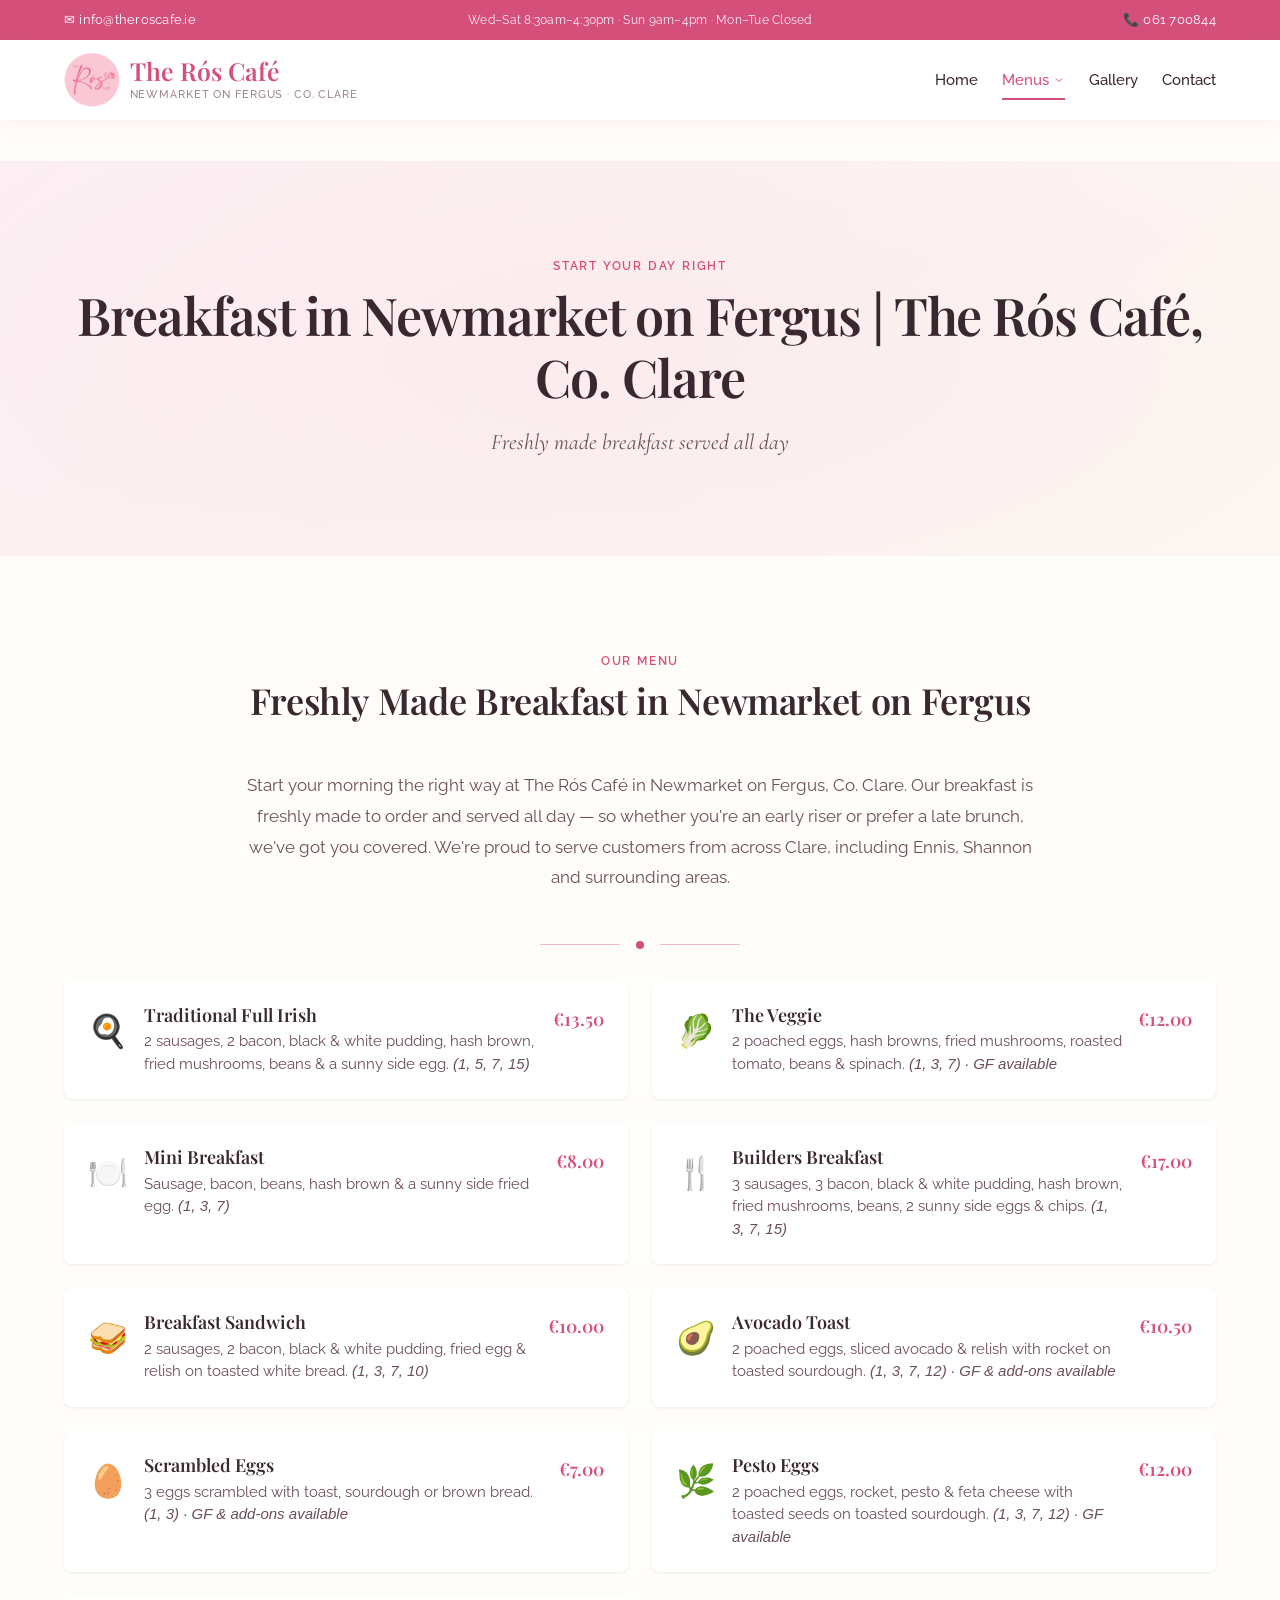
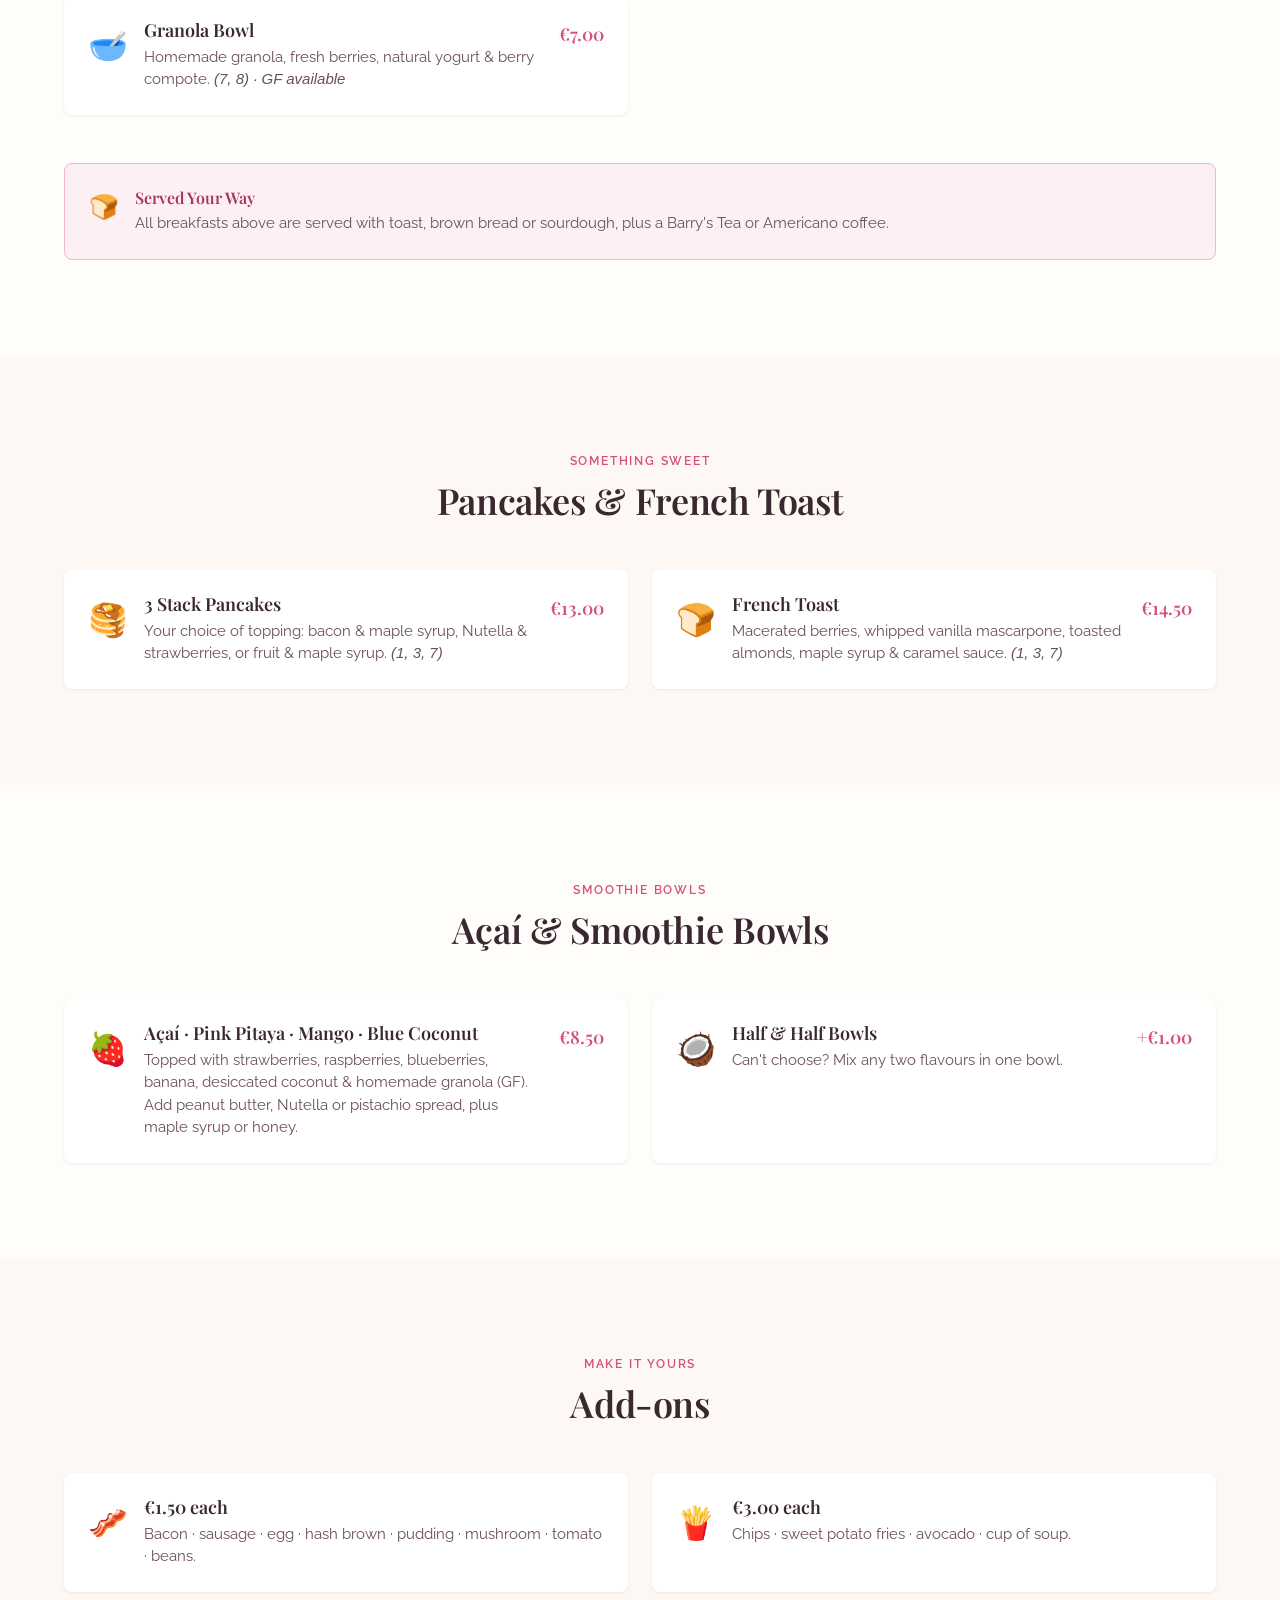
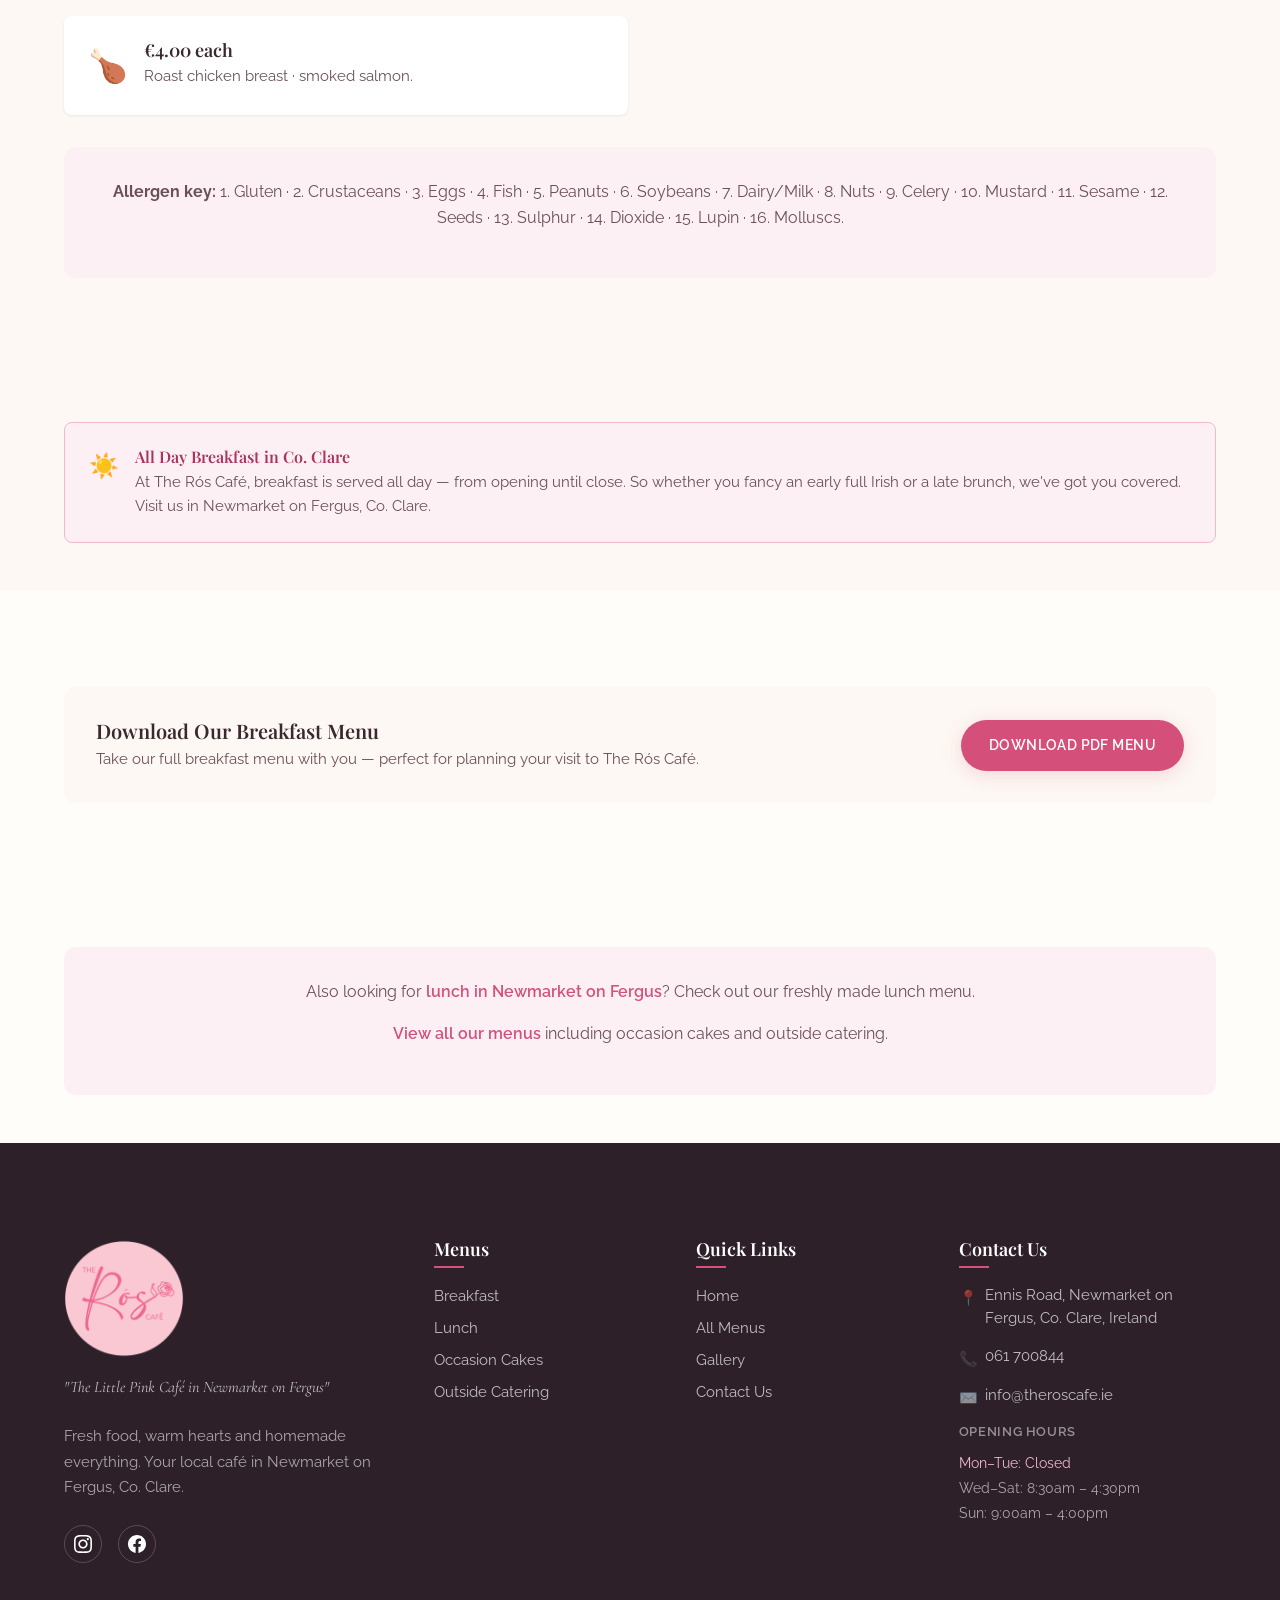
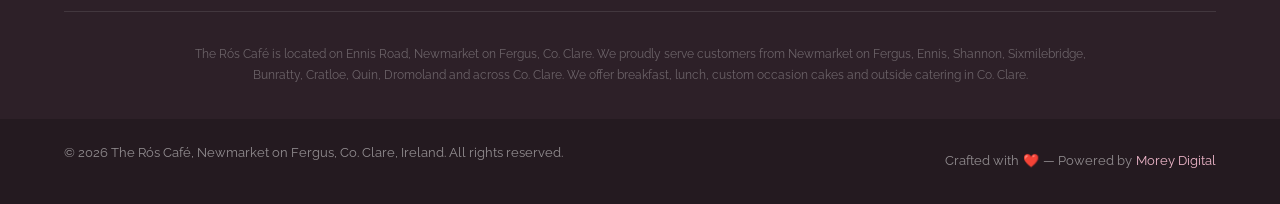
==== commit 45842ac0: "Add real menu content from PDFs; swap home hero to coffee - Home hero now uses the pink-mug coffee p" ====
--- a/breakfast.html
+++ b/breakfast.html
@@ -233,50 +233,191 @@
           <article class="menu-item">
             <div class="menu-item-icon">🍳</div>
             <div class="menu-item-content">
-              <h3 class="menu-item-name">Classic Full Irish Breakfast</h3>
-              <p class="menu-item-desc">Bacon, sausages, black and white pudding, eggs your way, grilled tomato, mushrooms and toast. The perfect hearty start to your day in Co. Clare.</p>
-            </div>
+              <h3 class="menu-item-name">Traditional Full Irish</h3>
+              <p class="menu-item-desc">2 sausages, 2 bacon, black &amp; white pudding, hash brown, fried mushrooms, beans &amp; a sunny side egg. <em>(1, 5, 7, 15)</em></p>
+            </div>
+            <div class="menu-item-price">€13.50</div>
+          </article>
+
+          <article class="menu-item">
+            <div class="menu-item-icon">🥬</div>
+            <div class="menu-item-content">
+              <h3 class="menu-item-name">The Veggie</h3>
+              <p class="menu-item-desc">2 poached eggs, hash browns, fried mushrooms, roasted tomato, beans &amp; spinach. <em>(1, 3, 7) · GF available</em></p>
+            </div>
+            <div class="menu-item-price">€12.00</div>
+          </article>
+
+          <article class="menu-item">
+            <div class="menu-item-icon">🍽️</div>
+            <div class="menu-item-content">
+              <h3 class="menu-item-name">Mini Breakfast</h3>
+              <p class="menu-item-desc">Sausage, bacon, beans, hash brown &amp; a sunny side fried egg. <em>(1, 3, 7)</em></p>
+            </div>
+            <div class="menu-item-price">€8.00</div>
+          </article>
+
+          <article class="menu-item">
+            <div class="menu-item-icon">🍴</div>
+            <div class="menu-item-content">
+              <h3 class="menu-item-name">Builders Breakfast</h3>
+              <p class="menu-item-desc">3 sausages, 3 bacon, black &amp; white pudding, hash brown, fried mushrooms, beans, 2 sunny side eggs &amp; chips. <em>(1, 3, 7, 15)</em></p>
+            </div>
+            <div class="menu-item-price">€17.00</div>
+          </article>
+
+          <article class="menu-item">
+            <div class="menu-item-icon">🥪</div>
+            <div class="menu-item-content">
+              <h3 class="menu-item-name">Breakfast Sandwich</h3>
+              <p class="menu-item-desc">2 sausages, 2 bacon, black &amp; white pudding, fried egg &amp; relish on toasted white bread. <em>(1, 3, 7, 10)</em></p>
+            </div>
+            <div class="menu-item-price">€10.00</div>
           </article>
 
           <article class="menu-item">
             <div class="menu-item-icon">🥑</div>
             <div class="menu-item-content">
               <h3 class="menu-item-name">Avocado Toast</h3>
-              <p class="menu-item-desc">Fresh avocado on toasted sourdough with cherry tomatoes, feta cheese, a poached egg and a drizzle of chilli oil. A healthy choice for breakfast in Clare.</p>
-            </div>
-          </article>
-
+              <p class="menu-item-desc">2 poached eggs, sliced avocado &amp; relish with rocket on toasted sourdough. <em>(1, 3, 7, 12) · GF &amp; add-ons available</em></p>
+            </div>
+            <div class="menu-item-price">€10.50</div>
+          </article>
+
+          <article class="menu-item">
+            <div class="menu-item-icon">🥚</div>
+            <div class="menu-item-content">
+              <h3 class="menu-item-name">Scrambled Eggs</h3>
+              <p class="menu-item-desc">3 eggs scrambled with toast, sourdough or brown bread. <em>(1, 3) · GF &amp; add-ons available</em></p>
+            </div>
+            <div class="menu-item-price">€7.00</div>
+          </article>
+
+          <article class="menu-item">
+            <div class="menu-item-icon">🌿</div>
+            <div class="menu-item-content">
+              <h3 class="menu-item-name">Pesto Eggs</h3>
+              <p class="menu-item-desc">2 poached eggs, rocket, pesto &amp; feta cheese with toasted seeds on toasted sourdough. <em>(1, 3, 7, 12) · GF available</em></p>
+            </div>
+            <div class="menu-item-price">€12.00</div>
+          </article>
+
+          <article class="menu-item">
+            <div class="menu-item-icon">🥣</div>
+            <div class="menu-item-content">
+              <h3 class="menu-item-name">Granola Bowl</h3>
+              <p class="menu-item-desc">Homemade granola, fresh berries, natural yogurt &amp; berry compote. <em>(7, 8) · GF available</em></p>
+            </div>
+            <div class="menu-item-price">€7.00</div>
+          </article>
+        </div>
+
+        <div class="notice scroll-reveal" style="margin-top: var(--space-2xl)">
+          <div class="notice-icon">🍞</div>
+          <div class="notice-content">
+            <h3>Served Your Way</h3>
+            <p>All breakfasts above are served with toast, brown bread or sourdough, plus a Barry's Tea or Americano coffee.</p>
+          </div>
+        </div>
+      </div>
+    </section>
+
+    <!-- Something Sweet -->
+    <section class="section bg-cream">
+      <div class="container">
+        <div class="section-header scroll-reveal">
+          <span class="eyebrow">Something Sweet</span>
+          <h2>Pancakes &amp; French Toast</h2>
+        </div>
+
+        <div class="menu-grid scroll-reveal stagger-children">
           <article class="menu-item">
             <div class="menu-item-icon">🥞</div>
             <div class="menu-item-content">
-              <h3 class="menu-item-name">French Toast & Pancakes</h3>
-              <p class="menu-item-desc">Fluffy French toast or American-style pancakes served with fresh berries, maple syrup and a dusting of icing sugar. Perfect for a weekend brunch.</p>
-            </div>
-          </article>
-
-          <article class="menu-item">
-            <div class="menu-item-icon">🧁</div>
-            <div class="menu-item-content">
-              <h3 class="menu-item-name">Homemade Scones & Pastries</h3>
-              <p class="menu-item-desc">Freshly baked scones with jam and cream, plus a daily selection of homemade pastries, muffins and traybakes from our bakery in Newmarket on Fergus.</p>
-            </div>
-          </article>
-
-          <article class="menu-item">
-            <div class="menu-item-icon">🥣</div>
-            <div class="menu-item-content">
-              <h3 class="menu-item-name">Granola & Açaí Bowls</h3>
-              <p class="menu-item-desc">House-made granola with Greek yoghurt and fresh seasonal fruit, or our signature açaí bowl with banana, berries and coconut flakes.</p>
-            </div>
-          </article>
-
-          <article class="menu-item">
-            <div class="menu-item-icon">☕</div>
-            <div class="menu-item-content">
-              <h3 class="menu-item-name">Premium Coffee & Hot Drinks</h3>
-              <p class="menu-item-desc">Barista-made coffee using locally roasted beans, plus a full selection of teas, hot chocolate and seasonal specials.</p>
-            </div>
-          </article>
+              <h3 class="menu-item-name">3 Stack Pancakes</h3>
+              <p class="menu-item-desc">Your choice of topping: bacon &amp; maple syrup, Nutella &amp; strawberries, or fruit &amp; maple syrup. <em>(1, 3, 7)</em></p>
+            </div>
+            <div class="menu-item-price">€13.00</div>
+          </article>
+
+          <article class="menu-item">
+            <div class="menu-item-icon">🍞</div>
+            <div class="menu-item-content">
+              <h3 class="menu-item-name">French Toast</h3>
+              <p class="menu-item-desc">Macerated berries, whipped vanilla mascarpone, toasted almonds, maple syrup &amp; caramel sauce. <em>(1, 3, 7)</em></p>
+            </div>
+            <div class="menu-item-price">€14.50</div>
+          </article>
+        </div>
+      </div>
+    </section>
+
+    <!-- Smoothie Bowls -->
+    <section class="section">
+      <div class="container">
+        <div class="section-header scroll-reveal">
+          <span class="eyebrow">Smoothie Bowls</span>
+          <h2>Açaí &amp; Smoothie Bowls</h2>
+        </div>
+
+        <div class="menu-grid scroll-reveal stagger-children">
+          <article class="menu-item">
+            <div class="menu-item-icon">🍓</div>
+            <div class="menu-item-content">
+              <h3 class="menu-item-name">Açaí · Pink Pitaya · Mango · Blue Coconut</h3>
+              <p class="menu-item-desc">Topped with strawberries, raspberries, blueberries, banana, desiccated coconut &amp; homemade granola (GF). Add peanut butter, Nutella or pistachio spread, plus maple syrup or honey.</p>
+            </div>
+            <div class="menu-item-price">€8.50</div>
+          </article>
+
+          <article class="menu-item">
+            <div class="menu-item-icon">🥥</div>
+            <div class="menu-item-content">
+              <h3 class="menu-item-name">Half &amp; Half Bowls</h3>
+              <p class="menu-item-desc">Can't choose? Mix any two flavours in one bowl.</p>
+            </div>
+            <div class="menu-item-price">+€1.00</div>
+          </article>
+        </div>
+      </div>
+    </section>
+
+    <!-- Add-ons -->
+    <section class="section bg-cream">
+      <div class="container">
+        <div class="section-header scroll-reveal">
+          <span class="eyebrow">Make It Yours</span>
+          <h2>Add-ons</h2>
+        </div>
+
+        <div class="menu-grid scroll-reveal stagger-children">
+          <article class="menu-item">
+            <div class="menu-item-icon">🥓</div>
+            <div class="menu-item-content">
+              <h3 class="menu-item-name">€1.50 each</h3>
+              <p class="menu-item-desc">Bacon · sausage · egg · hash brown · pudding · mushroom · tomato · beans.</p>
+            </div>
+          </article>
+
+          <article class="menu-item">
+            <div class="menu-item-icon">🍟</div>
+            <div class="menu-item-content">
+              <h3 class="menu-item-name">€3.00 each</h3>
+              <p class="menu-item-desc">Chips · sweet potato fries · avocado · cup of soup.</p>
+            </div>
+          </article>
+
+          <article class="menu-item">
+            <div class="menu-item-icon">🍗</div>
+            <div class="menu-item-content">
+              <h3 class="menu-item-name">€4.00 each</h3>
+              <p class="menu-item-desc">Roast chicken breast · smoked salmon.</p>
+            </div>
+          </article>
+        </div>
+
+        <div class="cross-links scroll-reveal" style="margin-top: var(--space-xl)">
+          <p><strong>Allergen key:</strong> 1. Gluten · 2. Crustaceans · 3. Eggs · 4. Fish · 5. Peanuts · 6. Soybeans · 7. Dairy/Milk · 8. Nuts · 9. Celery · 10. Mustard · 11. Sesame · 12. Seeds · 13. Sulphur · 14. Dioxide · 15. Lupin · 16. Molluscs.</p>
         </div>
       </div>
     </section>
--- a/css/components.css
+++ b/css/components.css
@@ -1366,3 +1366,16 @@
   object-fit: cover;
   display: block;
 }
+
+/* ─────────────────────────────────────────────
+   GALLERY ITEMS ALWAYS VISIBLE
+   The .gallery-grid grids carry .stagger-children but NOT
+   .scroll-reveal, so the IntersectionObserver never adds
+   .is-visible and the items would stay at opacity:0.
+   Reveal them via CSS so the photos always show (incl. on
+   tab switches, where hidden panels may not re-observe).
+   ───────────────────────────────────────────── */
+.gallery-grid.stagger-children > .gallery-item {
+  opacity: 1;
+  transform: none;
+}
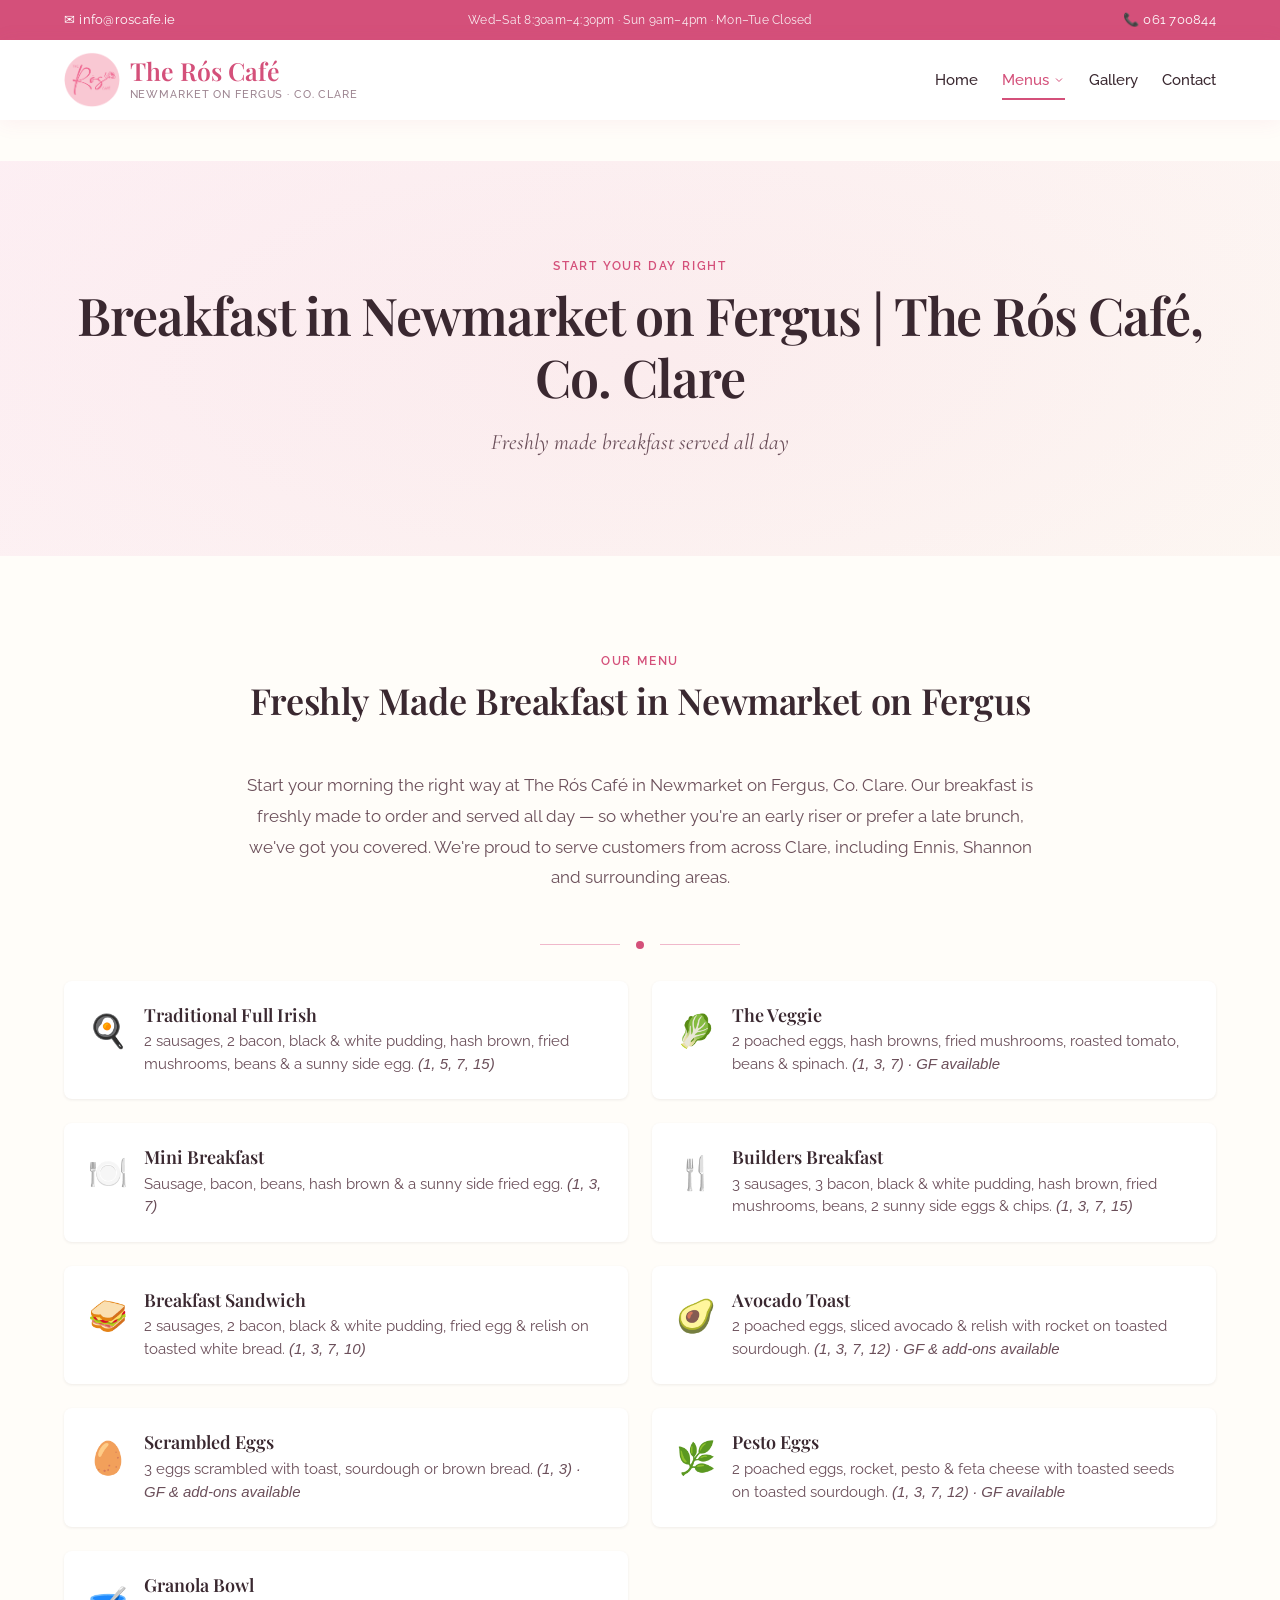
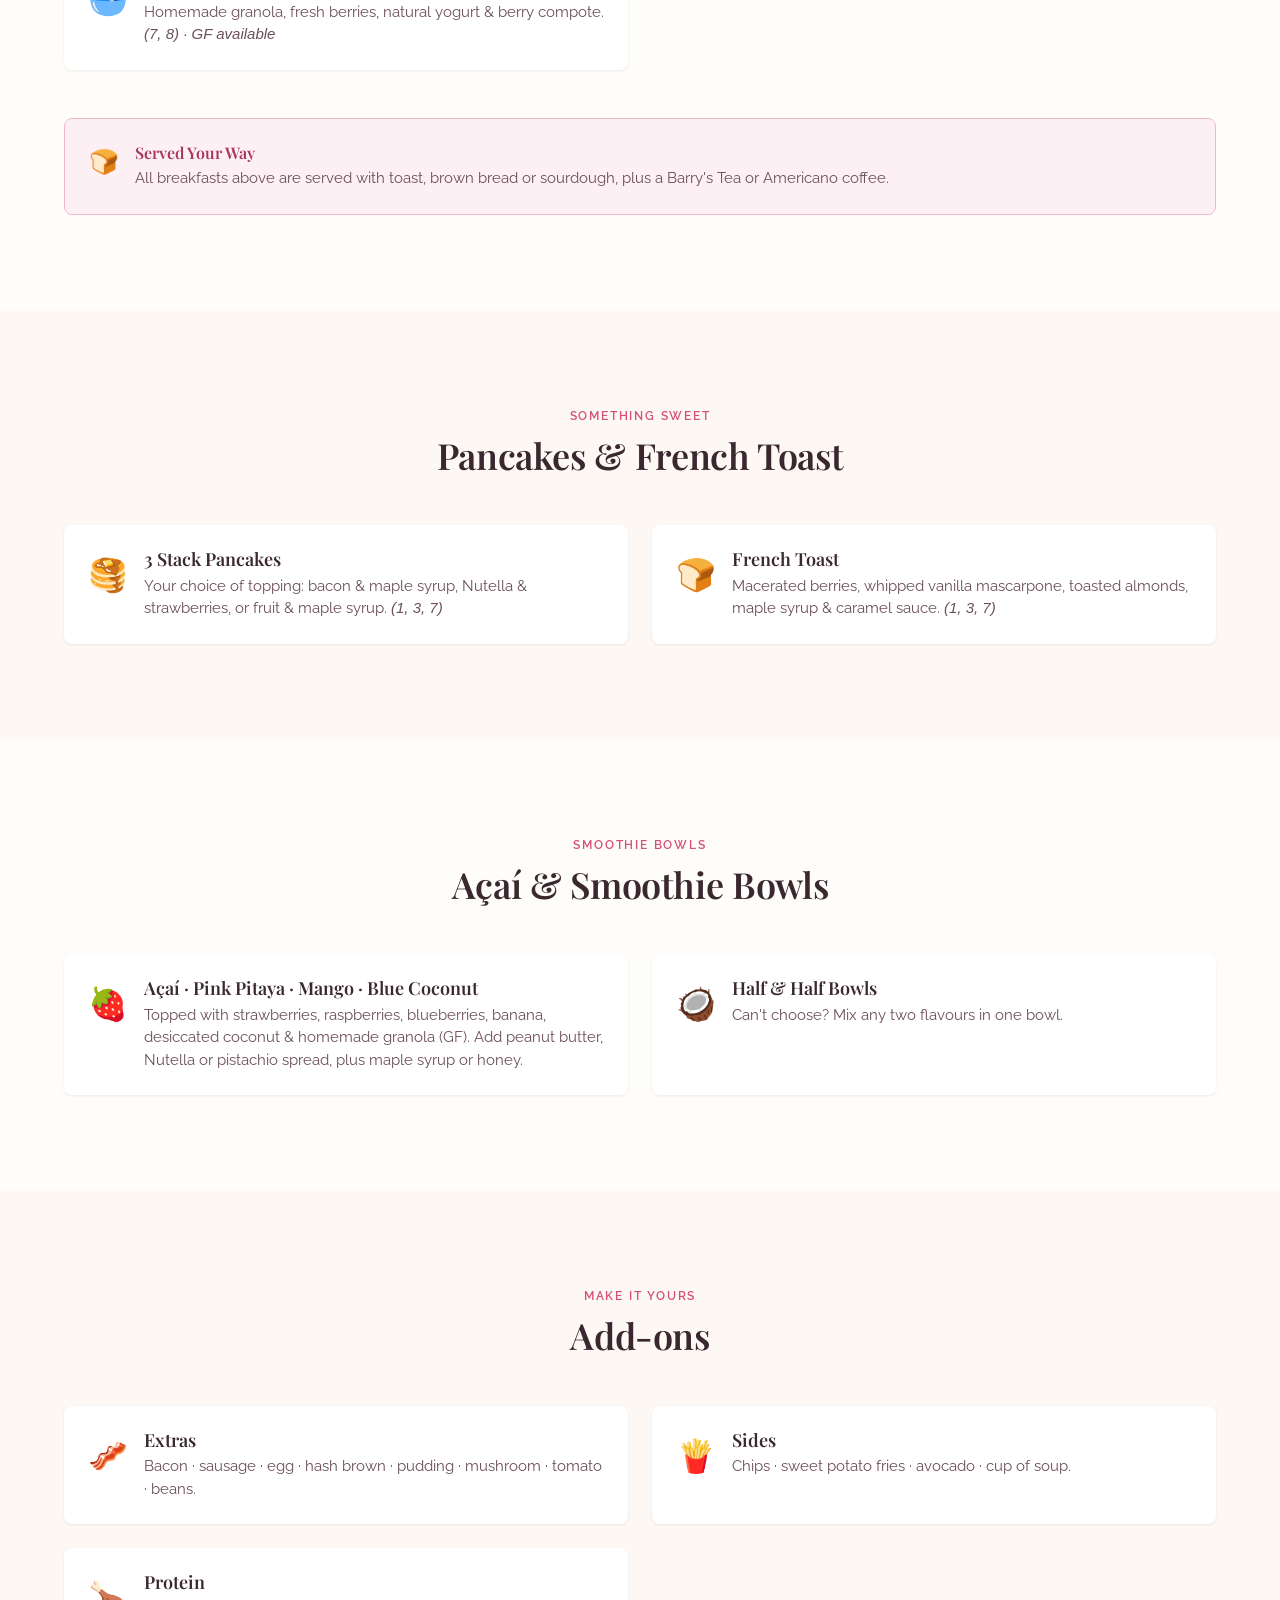
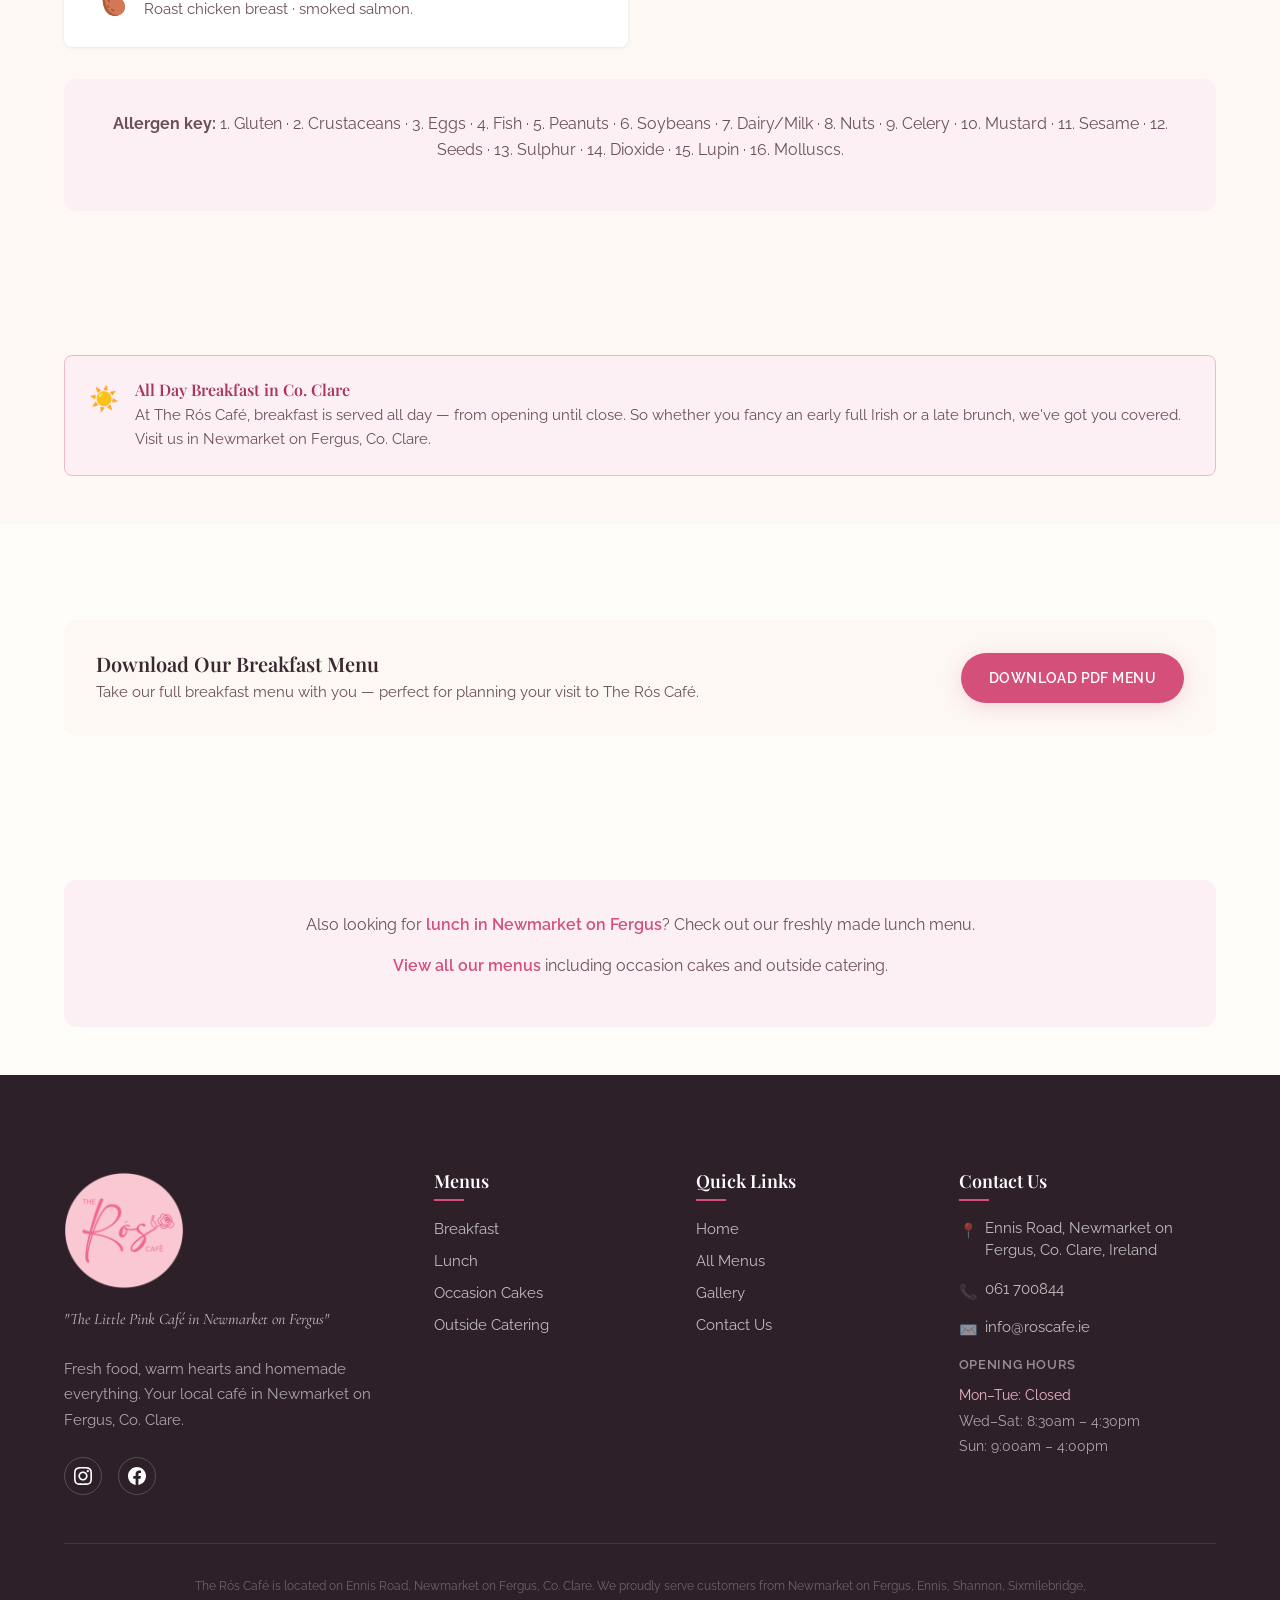
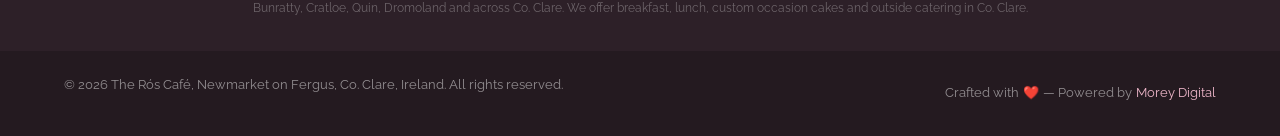
==== commit 542d3c8c: "Add 34 new photos, remove pricing, fix GA/contact details Gallery: - Add 34 new photos in their cate" ====
--- a/breakfast.html
+++ b/breakfast.html
@@ -25,22 +25,22 @@
   <meta name="language" content="English">
 
   <!-- Canonical -->
-  <link rel="canonical" href="https://theroscafe.com/breakfast.html">
+  <link rel="canonical" href="https://roscafe.ie/breakfast.html">
 
   <!-- Open Graph -->
   <meta property="og:type" content="website">
   <meta property="og:site_name" content="The Rós Café">
-  <meta property="og:url" content="https://theroscafe.com/breakfast.html">
+  <meta property="og:url" content="https://roscafe.ie/breakfast.html">
   <meta property="og:title" content="Breakfast in Newmarket on Fergus | The Rós Café, Co. Clare">
   <meta property="og:description" content="Enjoy freshly made breakfast at The Rós Café in Newmarket on Fergus, Co. Clare. Full Irish breakfast, avocado toast, homemade scones, French toast and more — served all day.">
-  <meta property="og:image" content="https://theroscafe.com/images/og-image.jpg">
+  <meta property="og:image" content="https://roscafe.ie/images/og-image.jpg">
   <meta property="og:locale" content="en_IE">
 
   <!-- Twitter Card -->
   <meta name="twitter:card" content="summary_large_image">
   <meta name="twitter:title" content="Breakfast in Newmarket on Fergus | The Rós Café, Co. Clare">
   <meta name="twitter:description" content="Enjoy freshly made breakfast at The Rós Café in Newmarket on Fergus, Co. Clare. Full Irish breakfast, avocado toast, homemade scones, French toast and more — served all day.">
-  <meta name="twitter:image" content="https://theroscafe.com/images/og-image.jpg">
+  <meta name="twitter:image" content="https://roscafe.ie/images/og-image.jpg">
 
   <!-- Google Fonts -->
   <link rel="preconnect" href="https://fonts.googleapis.com">
@@ -54,13 +54,13 @@
   <link rel="stylesheet" href="css/nav.css">
   <link rel="stylesheet" href="css/footer.css">
 
-  <!-- Google Analytics 4 — Replace G-XXXXXXXXXX with your real GA4 Measurement ID from analytics.google.com -->
-  <script async src="https://www.googletagmanager.com/gtag/js?id=G-XXXXXXXXXX"></script>
+  <!-- Google Analytics 4 -->
+  <script async src="https://www.googletagmanager.com/gtag/js?id=G-1W6LHX2RFD"></script>
   <script>
     window.dataLayer = window.dataLayer || [];
     function gtag(){dataLayer.push(arguments);}
     gtag('js', new Date());
-    gtag('config', 'G-XXXXXXXXXX');
+    gtag('config', 'G-1W6LHX2RFD');
   </script>
 
   <!-- Structured Data: FoodService -->
@@ -70,7 +70,7 @@
     "@type": "FoodService",
     "name": "Breakfast at The Rós Café",
     "description": "Freshly made all-day breakfast in Newmarket on Fergus, Co. Clare. Full Irish breakfast, avocado toast, homemade scones, French toast, granola bowls and premium coffee.",
-    "provider": { "@type": "CafeOrCoffeeShop", "name": "The Rós Café", "url": "https://theroscafe.com" },
+    "provider": { "@type": "CafeOrCoffeeShop", "name": "The Rós Café", "url": "https://roscafe.ie" },
     "areaServed": "Newmarket on Fergus, Co. Clare",
     "hasOfferCatalog": {
       "@type": "OfferCatalog",
@@ -92,8 +92,8 @@
   <div class="top-bar">
     <div class="container">
       <div class="top-bar-left">
-        <a href="mailto:info@theroscafe.ie" class="top-bar-link" data-track="email">
-          <span>✉</span> info@theroscafe.ie
+        <a href="mailto:info@roscafe.ie" class="top-bar-link" data-track="email">
+          <span>✉</span> info@roscafe.ie
         </a>
       </div>
       <div class="top-bar-center">
@@ -190,7 +190,7 @@
       </div>
       <div class="mobile-nav-contact-item">
         <span>✉</span>
-        <a href="mailto:info@theroscafe.ie" data-track="email">info@theroscafe.ie</a>
+        <a href="mailto:info@roscafe.ie" data-track="email">info@roscafe.ie</a>
       </div>
     </div>
     <div class="mobile-nav-social">
@@ -236,7 +236,6 @@
               <h3 class="menu-item-name">Traditional Full Irish</h3>
               <p class="menu-item-desc">2 sausages, 2 bacon, black &amp; white pudding, hash brown, fried mushrooms, beans &amp; a sunny side egg. <em>(1, 5, 7, 15)</em></p>
             </div>
-            <div class="menu-item-price">€13.50</div>
           </article>
 
           <article class="menu-item">
@@ -245,7 +244,6 @@
               <h3 class="menu-item-name">The Veggie</h3>
               <p class="menu-item-desc">2 poached eggs, hash browns, fried mushrooms, roasted tomato, beans &amp; spinach. <em>(1, 3, 7) · GF available</em></p>
             </div>
-            <div class="menu-item-price">€12.00</div>
           </article>
 
           <article class="menu-item">
@@ -254,7 +252,6 @@
               <h3 class="menu-item-name">Mini Breakfast</h3>
               <p class="menu-item-desc">Sausage, bacon, beans, hash brown &amp; a sunny side fried egg. <em>(1, 3, 7)</em></p>
             </div>
-            <div class="menu-item-price">€8.00</div>
           </article>
 
           <article class="menu-item">
@@ -263,7 +260,6 @@
               <h3 class="menu-item-name">Builders Breakfast</h3>
               <p class="menu-item-desc">3 sausages, 3 bacon, black &amp; white pudding, hash brown, fried mushrooms, beans, 2 sunny side eggs &amp; chips. <em>(1, 3, 7, 15)</em></p>
             </div>
-            <div class="menu-item-price">€17.00</div>
           </article>
 
           <article class="menu-item">
@@ -272,7 +268,6 @@
               <h3 class="menu-item-name">Breakfast Sandwich</h3>
               <p class="menu-item-desc">2 sausages, 2 bacon, black &amp; white pudding, fried egg &amp; relish on toasted white bread. <em>(1, 3, 7, 10)</em></p>
             </div>
-            <div class="menu-item-price">€10.00</div>
           </article>
 
           <article class="menu-item">
@@ -281,7 +276,6 @@
               <h3 class="menu-item-name">Avocado Toast</h3>
               <p class="menu-item-desc">2 poached eggs, sliced avocado &amp; relish with rocket on toasted sourdough. <em>(1, 3, 7, 12) · GF &amp; add-ons available</em></p>
             </div>
-            <div class="menu-item-price">€10.50</div>
           </article>
 
           <article class="menu-item">
@@ -290,7 +284,6 @@
               <h3 class="menu-item-name">Scrambled Eggs</h3>
               <p class="menu-item-desc">3 eggs scrambled with toast, sourdough or brown bread. <em>(1, 3) · GF &amp; add-ons available</em></p>
             </div>
-            <div class="menu-item-price">€7.00</div>
           </article>
 
           <article class="menu-item">
@@ -299,7 +292,6 @@
               <h3 class="menu-item-name">Pesto Eggs</h3>
               <p class="menu-item-desc">2 poached eggs, rocket, pesto &amp; feta cheese with toasted seeds on toasted sourdough. <em>(1, 3, 7, 12) · GF available</em></p>
             </div>
-            <div class="menu-item-price">€12.00</div>
           </article>
 
           <article class="menu-item">
@@ -308,7 +300,6 @@
               <h3 class="menu-item-name">Granola Bowl</h3>
               <p class="menu-item-desc">Homemade granola, fresh berries, natural yogurt &amp; berry compote. <em>(7, 8) · GF available</em></p>
             </div>
-            <div class="menu-item-price">€7.00</div>
           </article>
         </div>
 
@@ -337,7 +328,6 @@
               <h3 class="menu-item-name">3 Stack Pancakes</h3>
               <p class="menu-item-desc">Your choice of topping: bacon &amp; maple syrup, Nutella &amp; strawberries, or fruit &amp; maple syrup. <em>(1, 3, 7)</em></p>
             </div>
-            <div class="menu-item-price">€13.00</div>
           </article>
 
           <article class="menu-item">
@@ -346,7 +336,6 @@
               <h3 class="menu-item-name">French Toast</h3>
               <p class="menu-item-desc">Macerated berries, whipped vanilla mascarpone, toasted almonds, maple syrup &amp; caramel sauce. <em>(1, 3, 7)</em></p>
             </div>
-            <div class="menu-item-price">€14.50</div>
           </article>
         </div>
       </div>
@@ -367,7 +356,6 @@
               <h3 class="menu-item-name">Açaí · Pink Pitaya · Mango · Blue Coconut</h3>
               <p class="menu-item-desc">Topped with strawberries, raspberries, blueberries, banana, desiccated coconut &amp; homemade granola (GF). Add peanut butter, Nutella or pistachio spread, plus maple syrup or honey.</p>
             </div>
-            <div class="menu-item-price">€8.50</div>
           </article>
 
           <article class="menu-item">
@@ -376,7 +364,6 @@
               <h3 class="menu-item-name">Half &amp; Half Bowls</h3>
               <p class="menu-item-desc">Can't choose? Mix any two flavours in one bowl.</p>
             </div>
-            <div class="menu-item-price">+€1.00</div>
           </article>
         </div>
       </div>
@@ -394,7 +381,7 @@
           <article class="menu-item">
             <div class="menu-item-icon">🥓</div>
             <div class="menu-item-content">
-              <h3 class="menu-item-name">€1.50 each</h3>
+              <h3 class="menu-item-name">Extras</h3>
               <p class="menu-item-desc">Bacon · sausage · egg · hash brown · pudding · mushroom · tomato · beans.</p>
             </div>
           </article>
@@ -402,7 +389,7 @@
           <article class="menu-item">
             <div class="menu-item-icon">🍟</div>
             <div class="menu-item-content">
-              <h3 class="menu-item-name">€3.00 each</h3>
+              <h3 class="menu-item-name">Sides</h3>
               <p class="menu-item-desc">Chips · sweet potato fries · avocado · cup of soup.</p>
             </div>
           </article>
@@ -410,7 +397,7 @@
           <article class="menu-item">
             <div class="menu-item-icon">🍗</div>
             <div class="menu-item-content">
-              <h3 class="menu-item-name">€4.00 each</h3>
+              <h3 class="menu-item-name">Protein</h3>
               <p class="menu-item-desc">Roast chicken breast · smoked salmon.</p>
             </div>
           </article>
@@ -517,7 +504,7 @@
             </div>
             <div class="footer-contact-item">
               <span class="icon">✉️</span>
-              <a href="mailto:info@theroscafe.ie" data-track="email">info@theroscafe.ie</a>
+              <a href="mailto:info@roscafe.ie" data-track="email">info@roscafe.ie</a>
             </div>
           </div>
           <div class="footer-hours">
--- a/css/components.css
+++ b/css/components.css
@@ -1379,3 +1379,20 @@
   opacity: 1;
   transform: none;
 }
+
+/* ─────────────────────────────────────────────
+   MENU CARD PREVIEW (cake & catering menu images)
+   ───────────────────────────────────────────── */
+.menu-preview {
+  text-align: center;
+}
+.menu-preview img {
+  width: 100%;
+  max-width: 460px;
+  border-radius: var(--radius-lg);
+  box-shadow: var(--shadow-md);
+  transition: transform var(--duration-normal) var(--ease-smooth);
+}
+.menu-preview a:hover img {
+  transform: scale(1.02);
+}
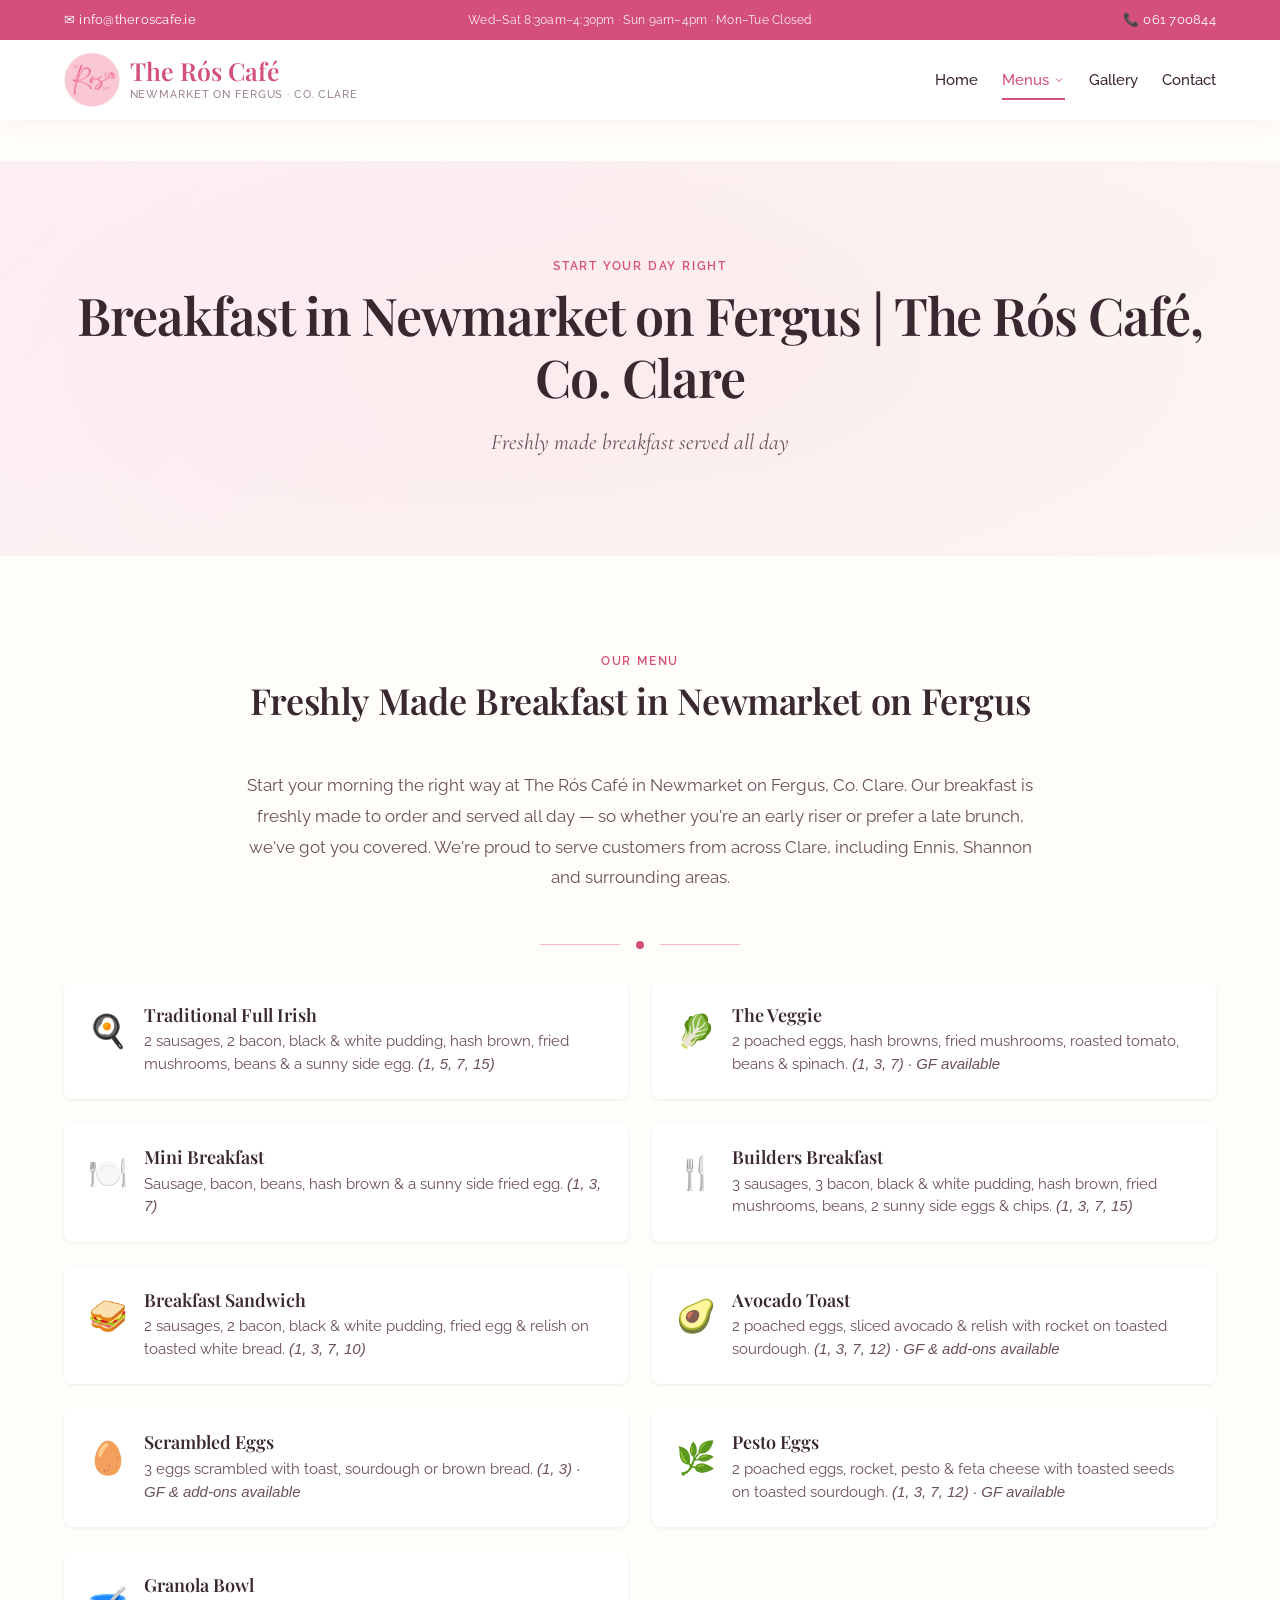
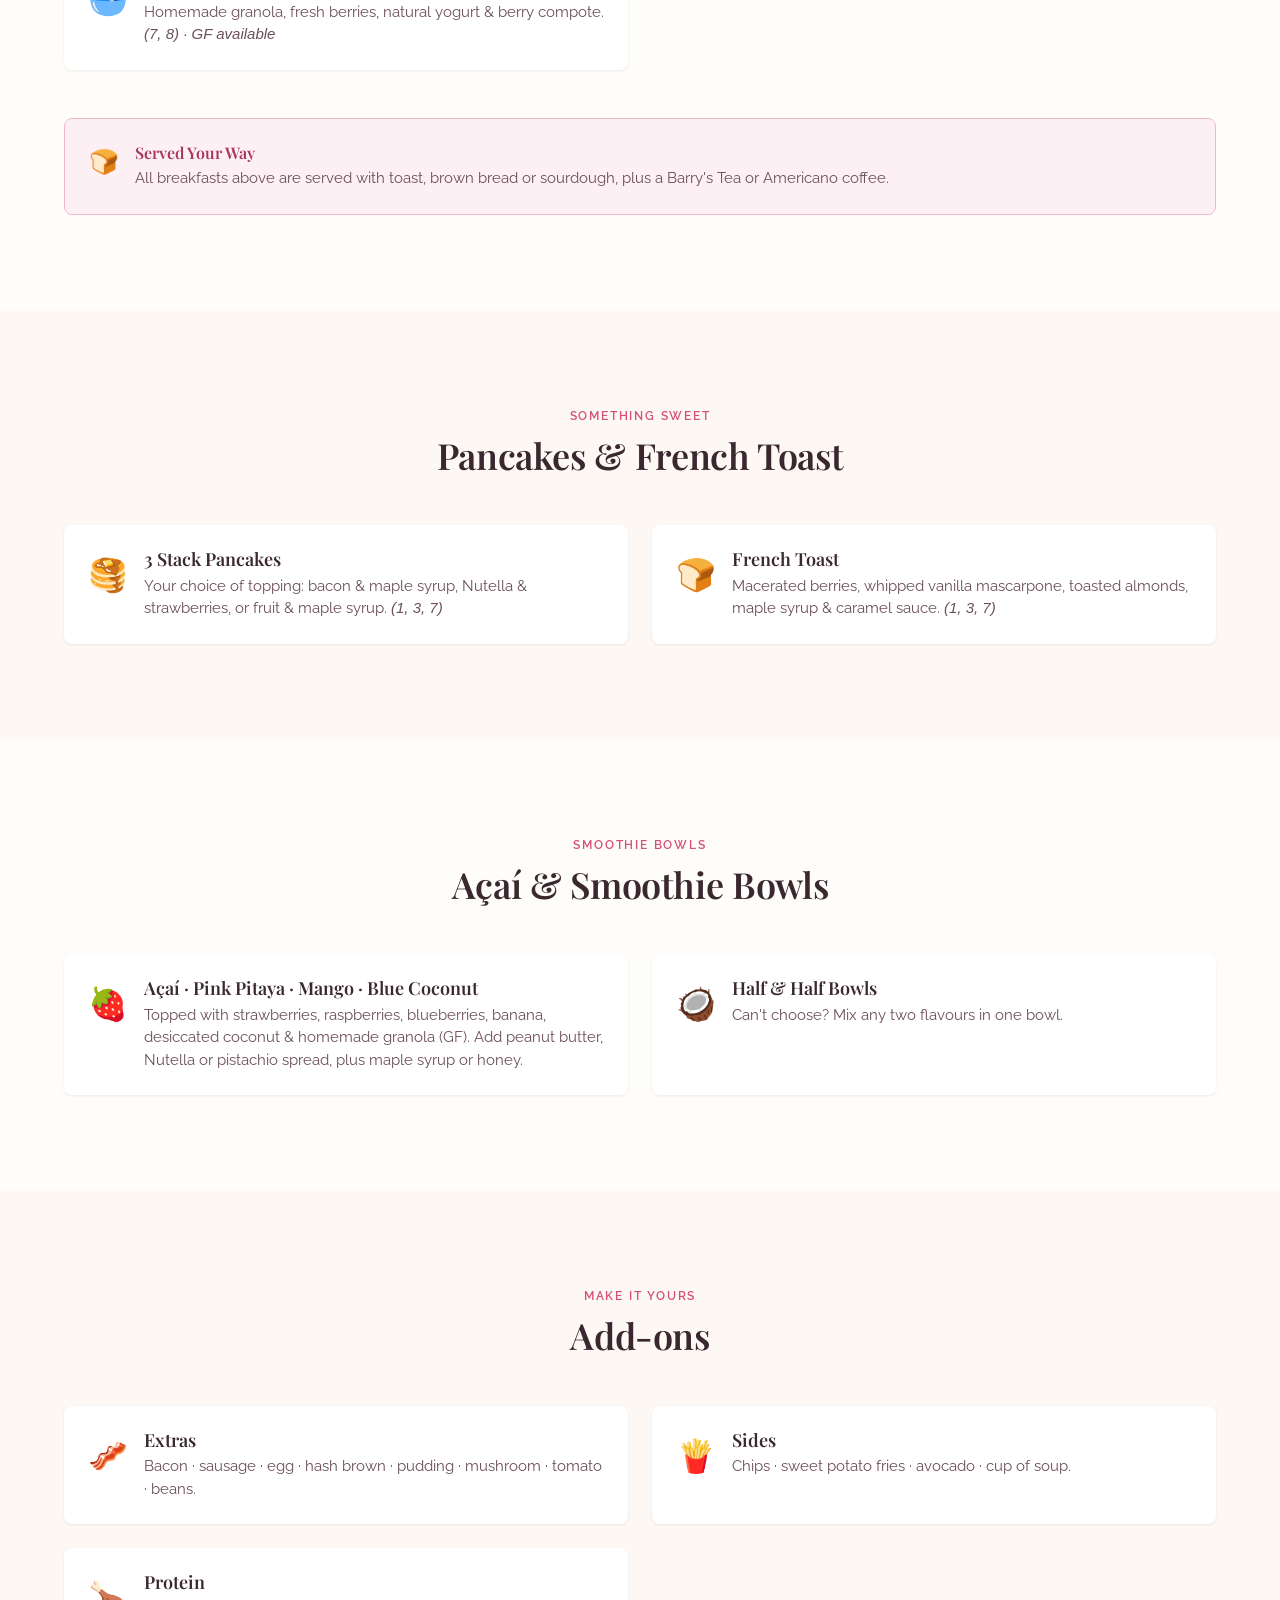
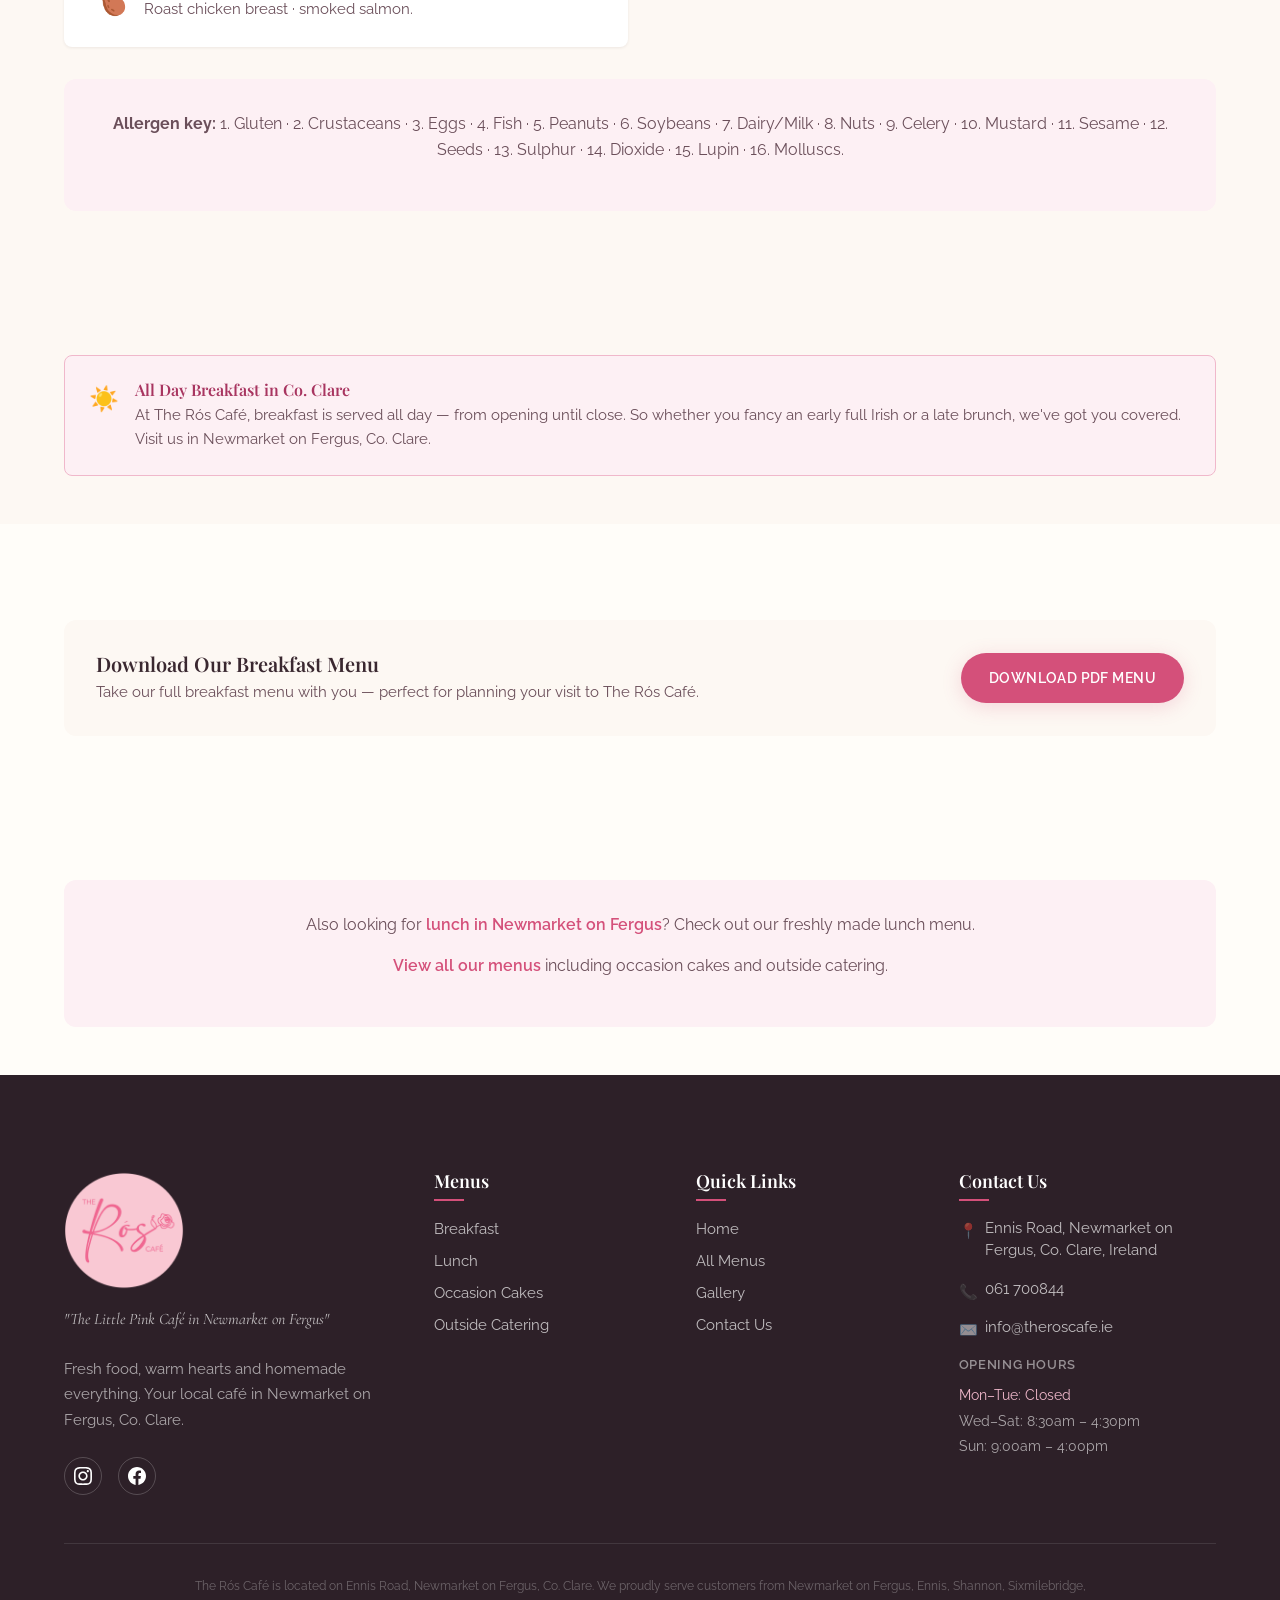
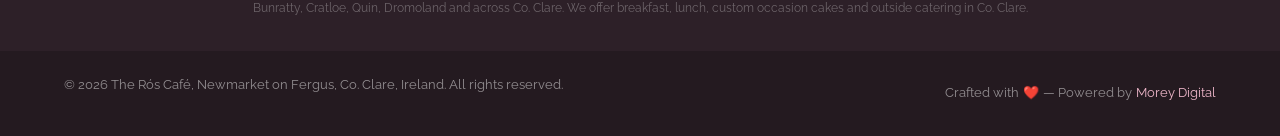
==== commit 9a52315c: "Revert contact email and domain to theroscafe.ie Use info@theroscafe.ie site-wide and theroscafe.ie " ====
--- a/breakfast.html
+++ b/breakfast.html
@@ -25,22 +25,22 @@
   <meta name="language" content="English">
 
   <!-- Canonical -->
-  <link rel="canonical" href="https://roscafe.ie/breakfast.html">
+  <link rel="canonical" href="https://theroscafe.ie/breakfast.html">
 
   <!-- Open Graph -->
   <meta property="og:type" content="website">
   <meta property="og:site_name" content="The Rós Café">
-  <meta property="og:url" content="https://roscafe.ie/breakfast.html">
+  <meta property="og:url" content="https://theroscafe.ie/breakfast.html">
   <meta property="og:title" content="Breakfast in Newmarket on Fergus | The Rós Café, Co. Clare">
   <meta property="og:description" content="Enjoy freshly made breakfast at The Rós Café in Newmarket on Fergus, Co. Clare. Full Irish breakfast, avocado toast, homemade scones, French toast and more — served all day.">
-  <meta property="og:image" content="https://roscafe.ie/images/og-image.jpg">
+  <meta property="og:image" content="https://theroscafe.ie/images/og-image.jpg">
   <meta property="og:locale" content="en_IE">
 
   <!-- Twitter Card -->
   <meta name="twitter:card" content="summary_large_image">
   <meta name="twitter:title" content="Breakfast in Newmarket on Fergus | The Rós Café, Co. Clare">
   <meta name="twitter:description" content="Enjoy freshly made breakfast at The Rós Café in Newmarket on Fergus, Co. Clare. Full Irish breakfast, avocado toast, homemade scones, French toast and more — served all day.">
-  <meta name="twitter:image" content="https://roscafe.ie/images/og-image.jpg">
+  <meta name="twitter:image" content="https://theroscafe.ie/images/og-image.jpg">
 
   <!-- Google Fonts -->
   <link rel="preconnect" href="https://fonts.googleapis.com">
@@ -70,7 +70,7 @@
     "@type": "FoodService",
     "name": "Breakfast at The Rós Café",
     "description": "Freshly made all-day breakfast in Newmarket on Fergus, Co. Clare. Full Irish breakfast, avocado toast, homemade scones, French toast, granola bowls and premium coffee.",
-    "provider": { "@type": "CafeOrCoffeeShop", "name": "The Rós Café", "url": "https://roscafe.ie" },
+    "provider": { "@type": "CafeOrCoffeeShop", "name": "The Rós Café", "url": "https://theroscafe.ie" },
     "areaServed": "Newmarket on Fergus, Co. Clare",
     "hasOfferCatalog": {
       "@type": "OfferCatalog",
@@ -92,8 +92,8 @@
   <div class="top-bar">
     <div class="container">
       <div class="top-bar-left">
-        <a href="mailto:info@roscafe.ie" class="top-bar-link" data-track="email">
-          <span>✉</span> info@roscafe.ie
+        <a href="mailto:info@theroscafe.ie" class="top-bar-link" data-track="email">
+          <span>✉</span> info@theroscafe.ie
         </a>
       </div>
       <div class="top-bar-center">
@@ -190,7 +190,7 @@
       </div>
       <div class="mobile-nav-contact-item">
         <span>✉</span>
-        <a href="mailto:info@roscafe.ie" data-track="email">info@roscafe.ie</a>
+        <a href="mailto:info@theroscafe.ie" data-track="email">info@theroscafe.ie</a>
       </div>
     </div>
     <div class="mobile-nav-social">
@@ -504,7 +504,7 @@
             </div>
             <div class="footer-contact-item">
               <span class="icon">✉️</span>
-              <a href="mailto:info@roscafe.ie" data-track="email">info@roscafe.ie</a>
+              <a href="mailto:info@theroscafe.ie" data-track="email">info@theroscafe.ie</a>
             </div>
           </div>
           <div class="footer-hours">
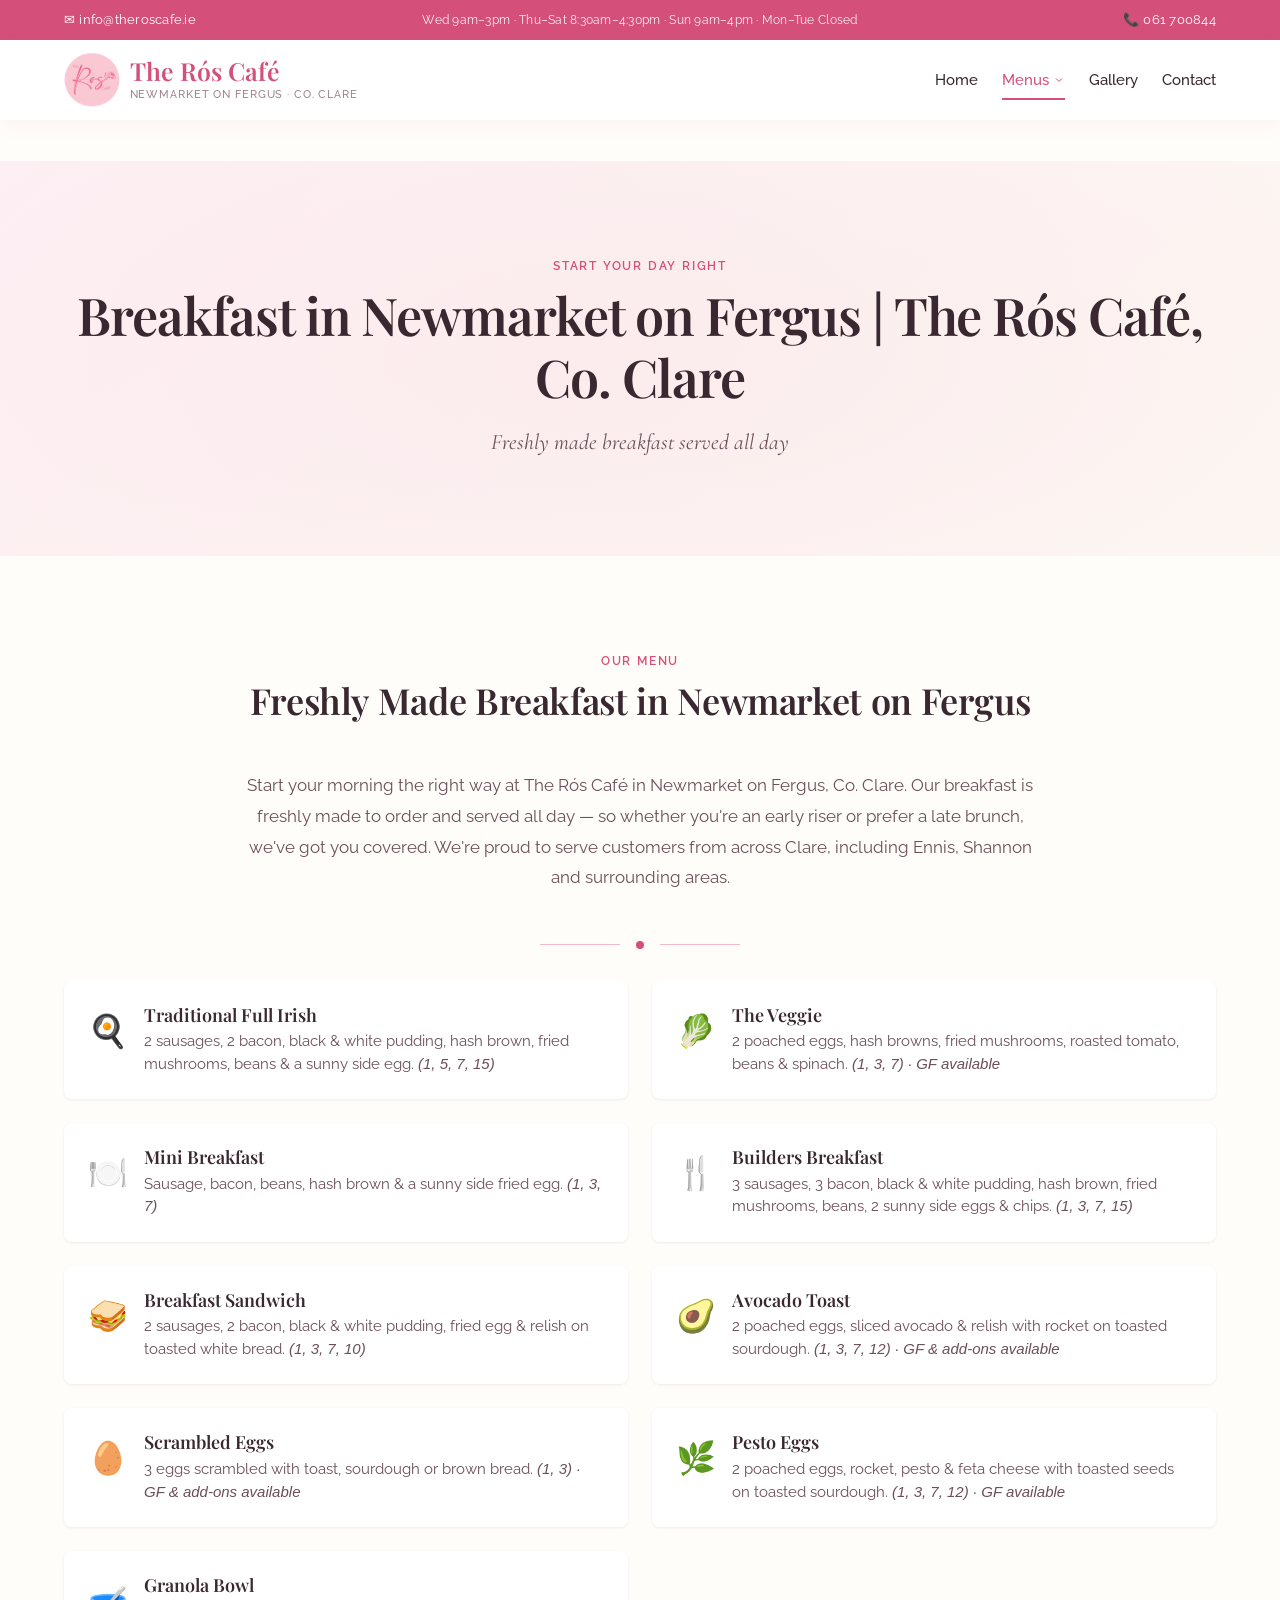
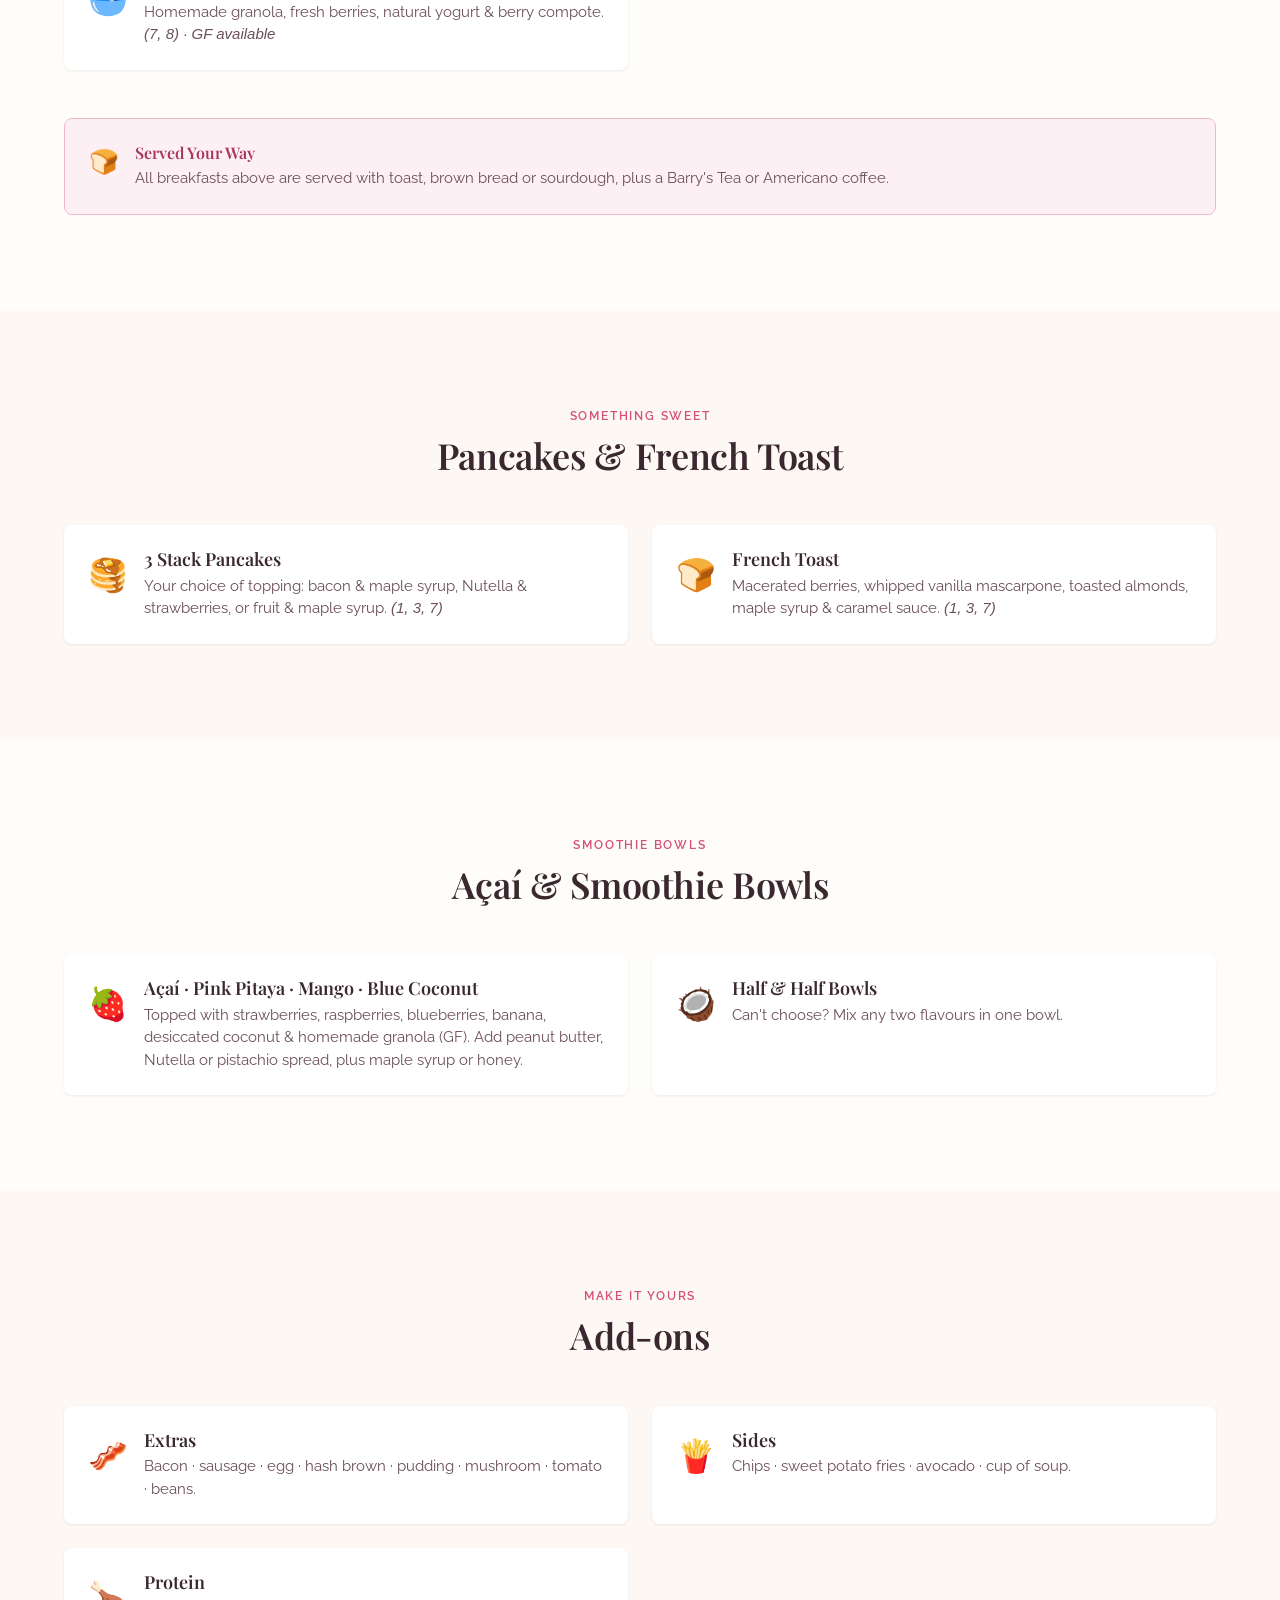
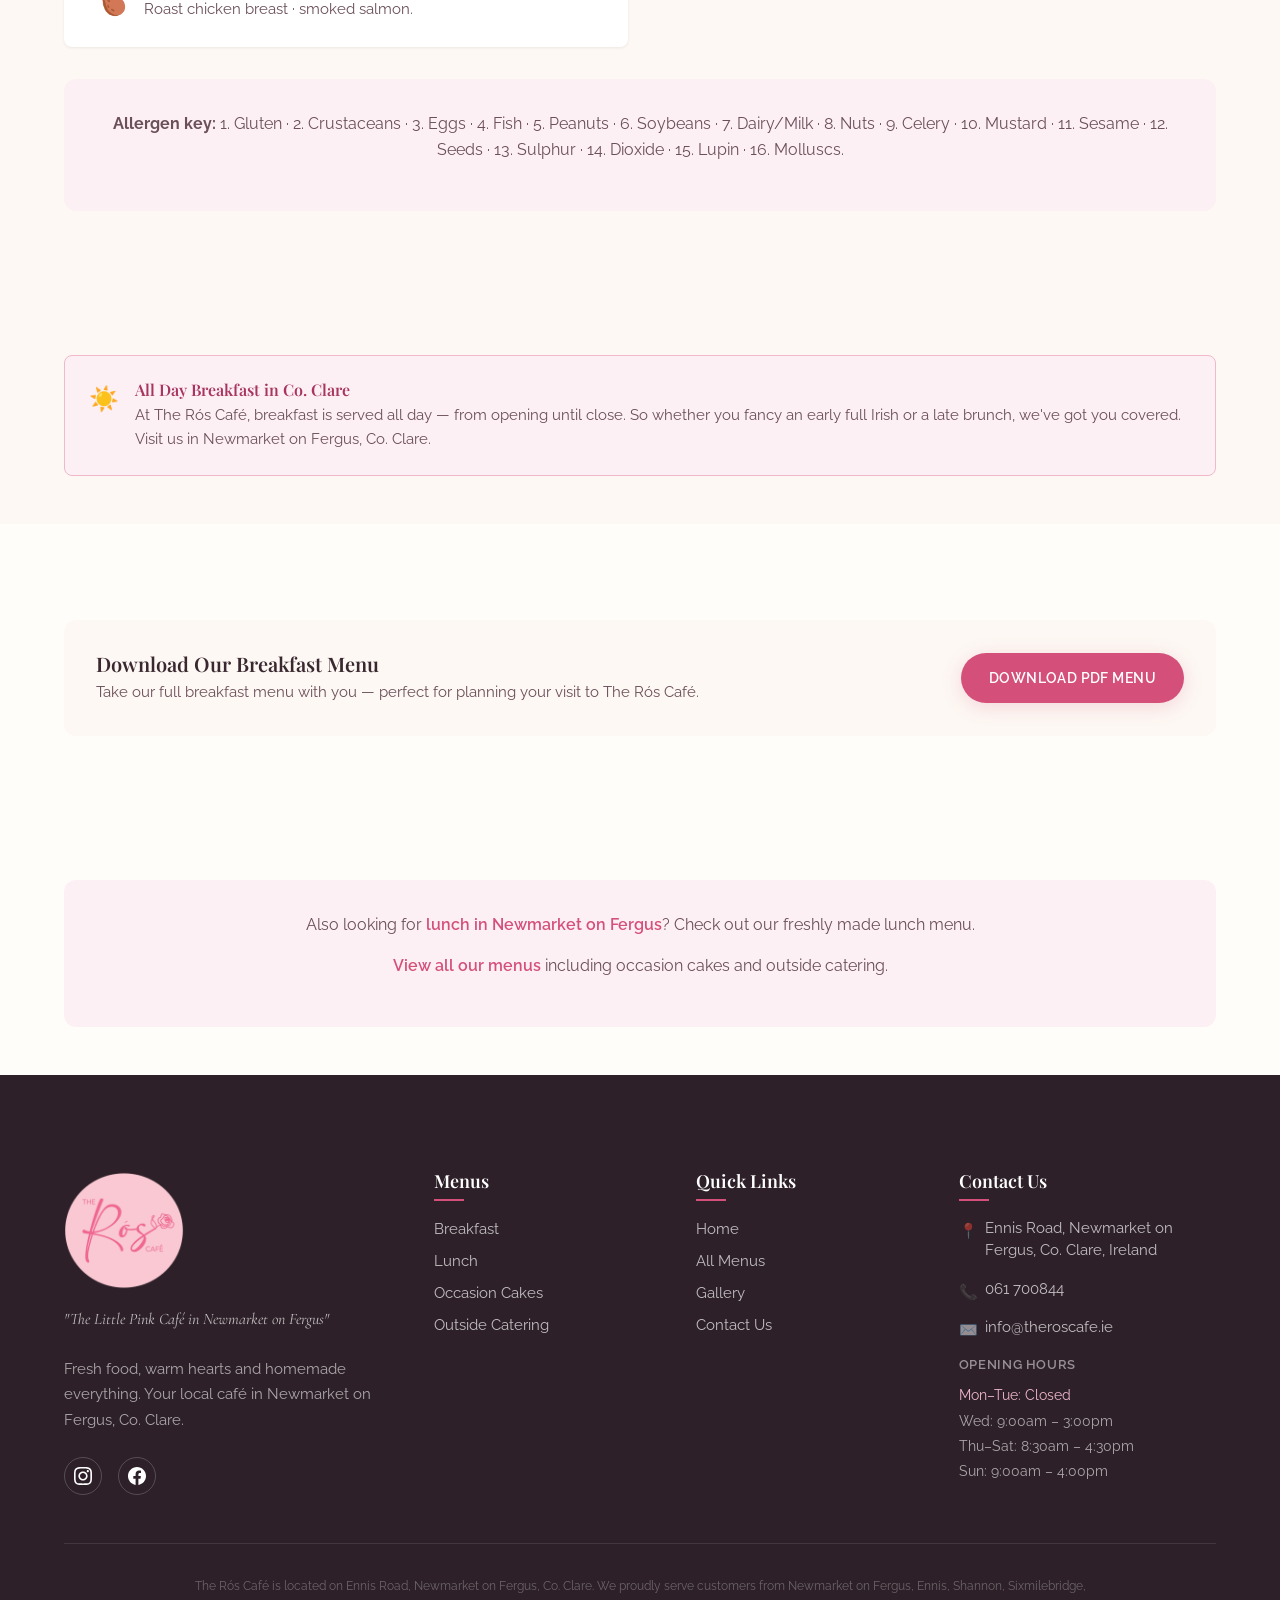
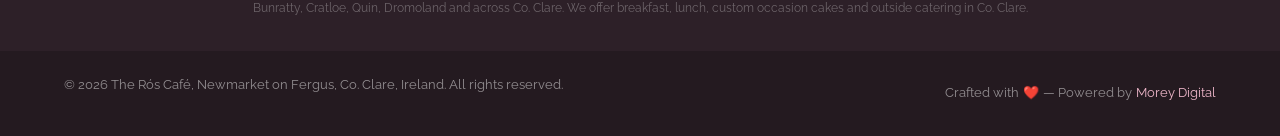
==== commit 973161d3: "Set Wednesday hours to 9am-3pm Split Wednesday out from the Thu-Sat block across the top bar, footer" ====
--- a/breakfast.html
+++ b/breakfast.html
@@ -97,7 +97,7 @@
         </a>
       </div>
       <div class="top-bar-center">
-        <span class="top-bar-hours">Wed–Sat 8:30am–4:30pm · Sun 9am–4pm · Mon–Tue Closed</span>
+        <span class="top-bar-hours">Wed 9am–3pm · Thu–Sat 8:30am–4:30pm · Sun 9am–4pm · Mon–Tue Closed</span>
       </div>
       <div class="top-bar-right">
         <a href="tel:+35361700844" class="top-bar-link" data-track="phone">
@@ -511,7 +511,8 @@
             <p class="footer-hours-title">Opening Hours</p>
             <div class="footer-hours-list">
               <span class="footer-hours-closed">Mon–Tue: Closed</span><br>
-              Wed–Sat: 8:30am – 4:30pm<br>
+              Wed: 9:00am – 3:00pm<br>
+              Thu–Sat: 8:30am – 4:30pm<br>
               Sun: 9:00am – 4:00pm
             </div>
           </div>
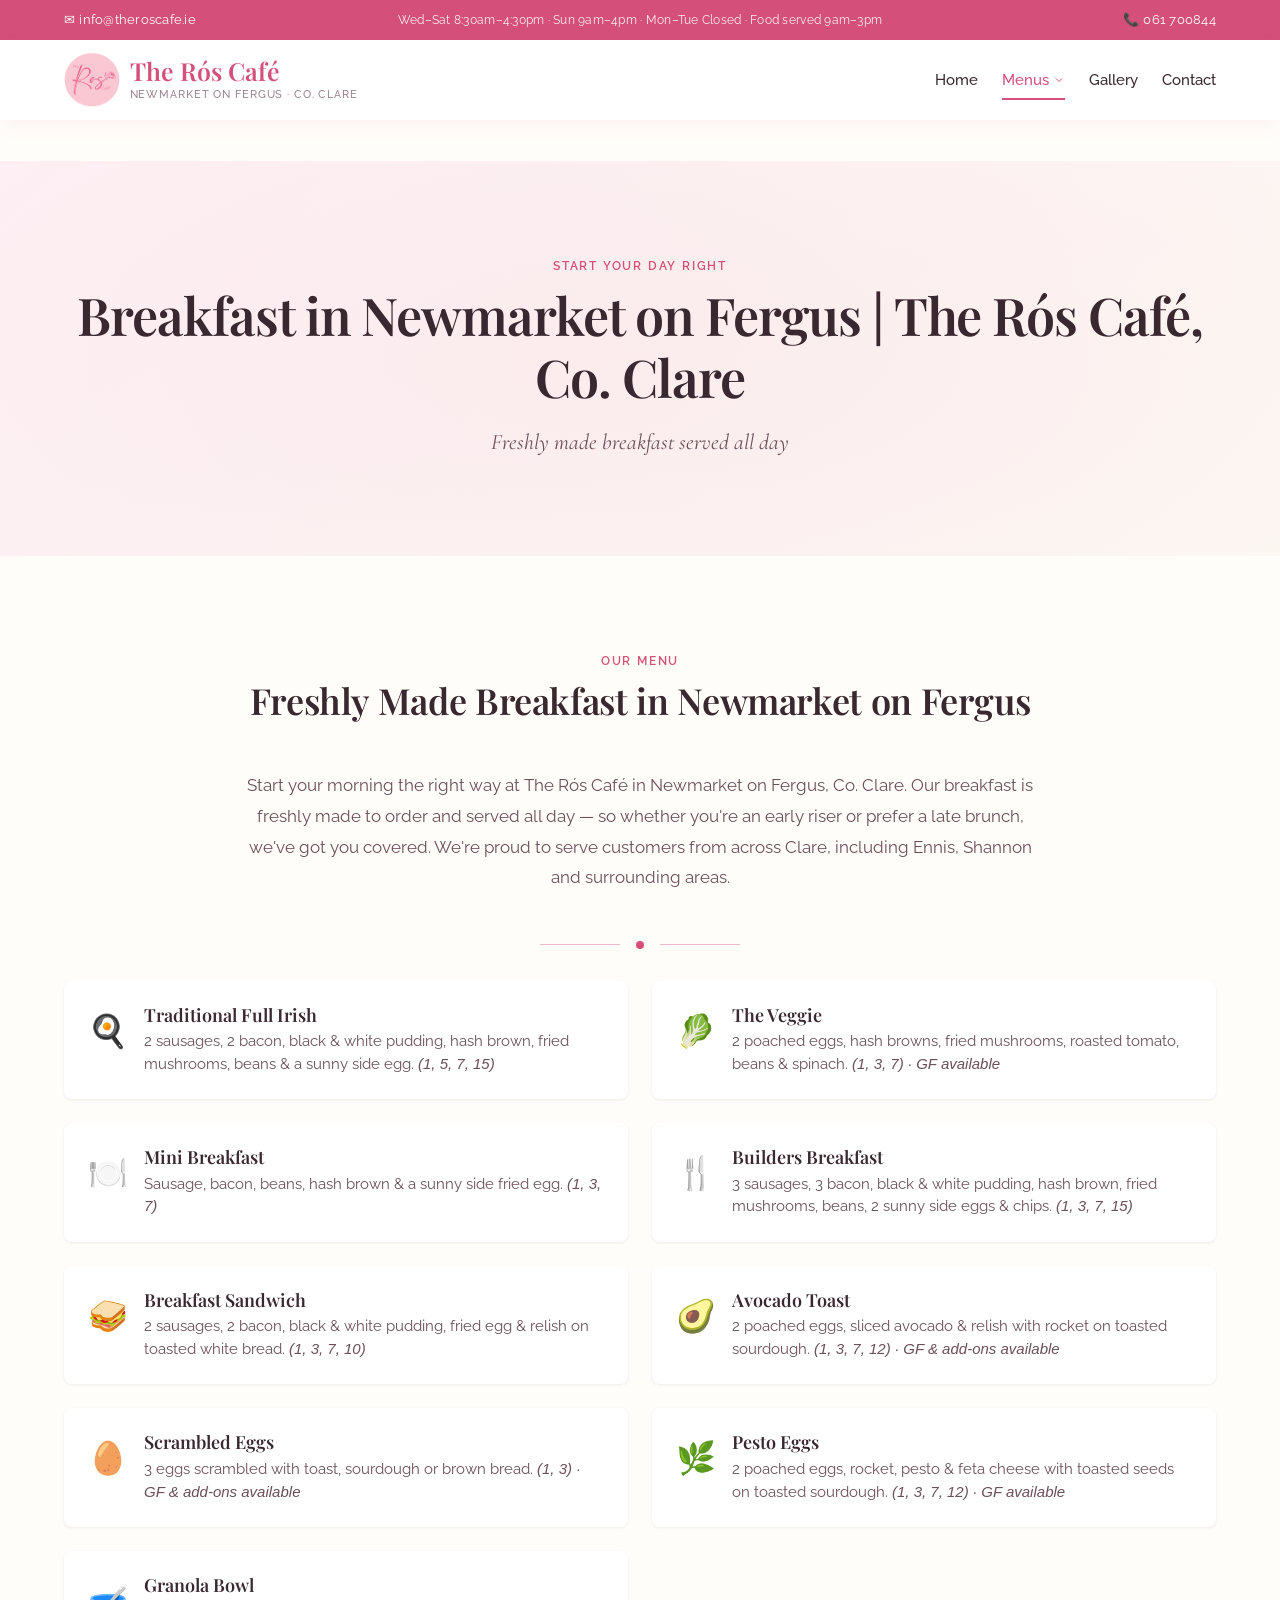
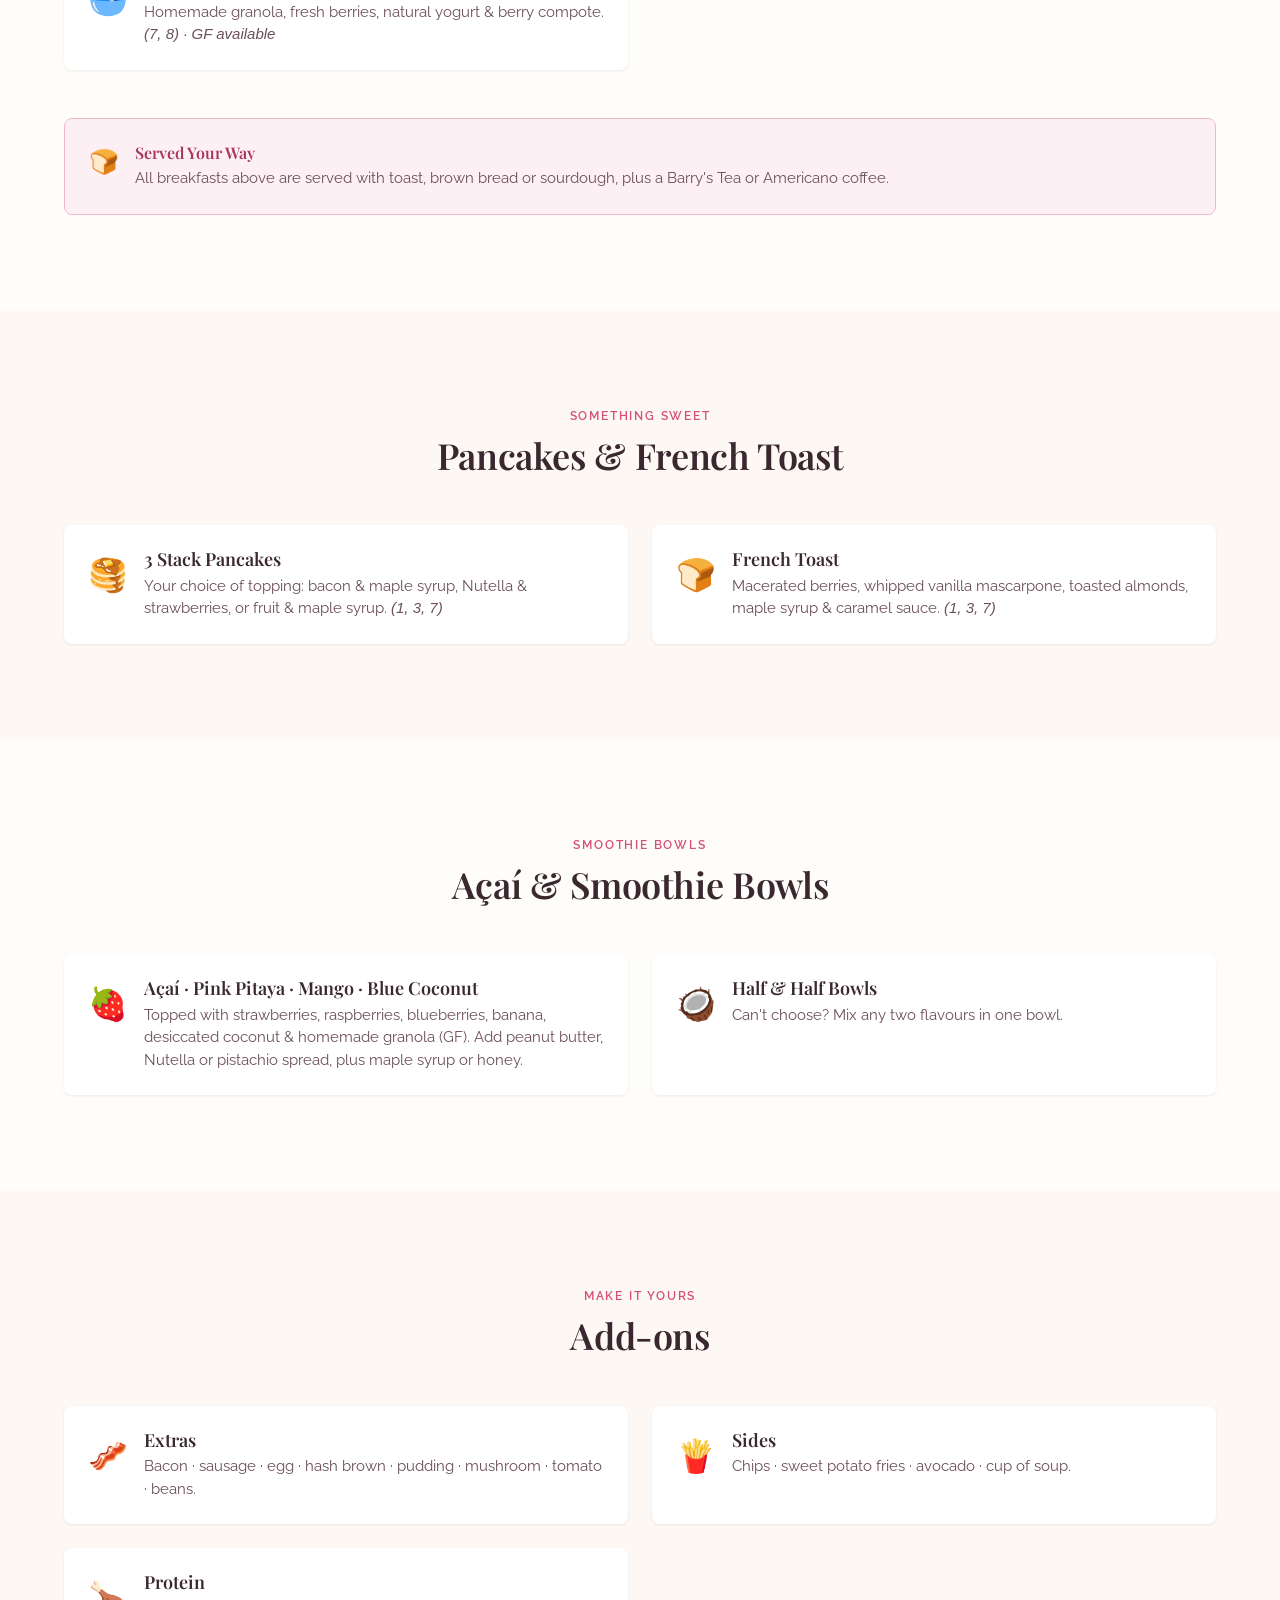
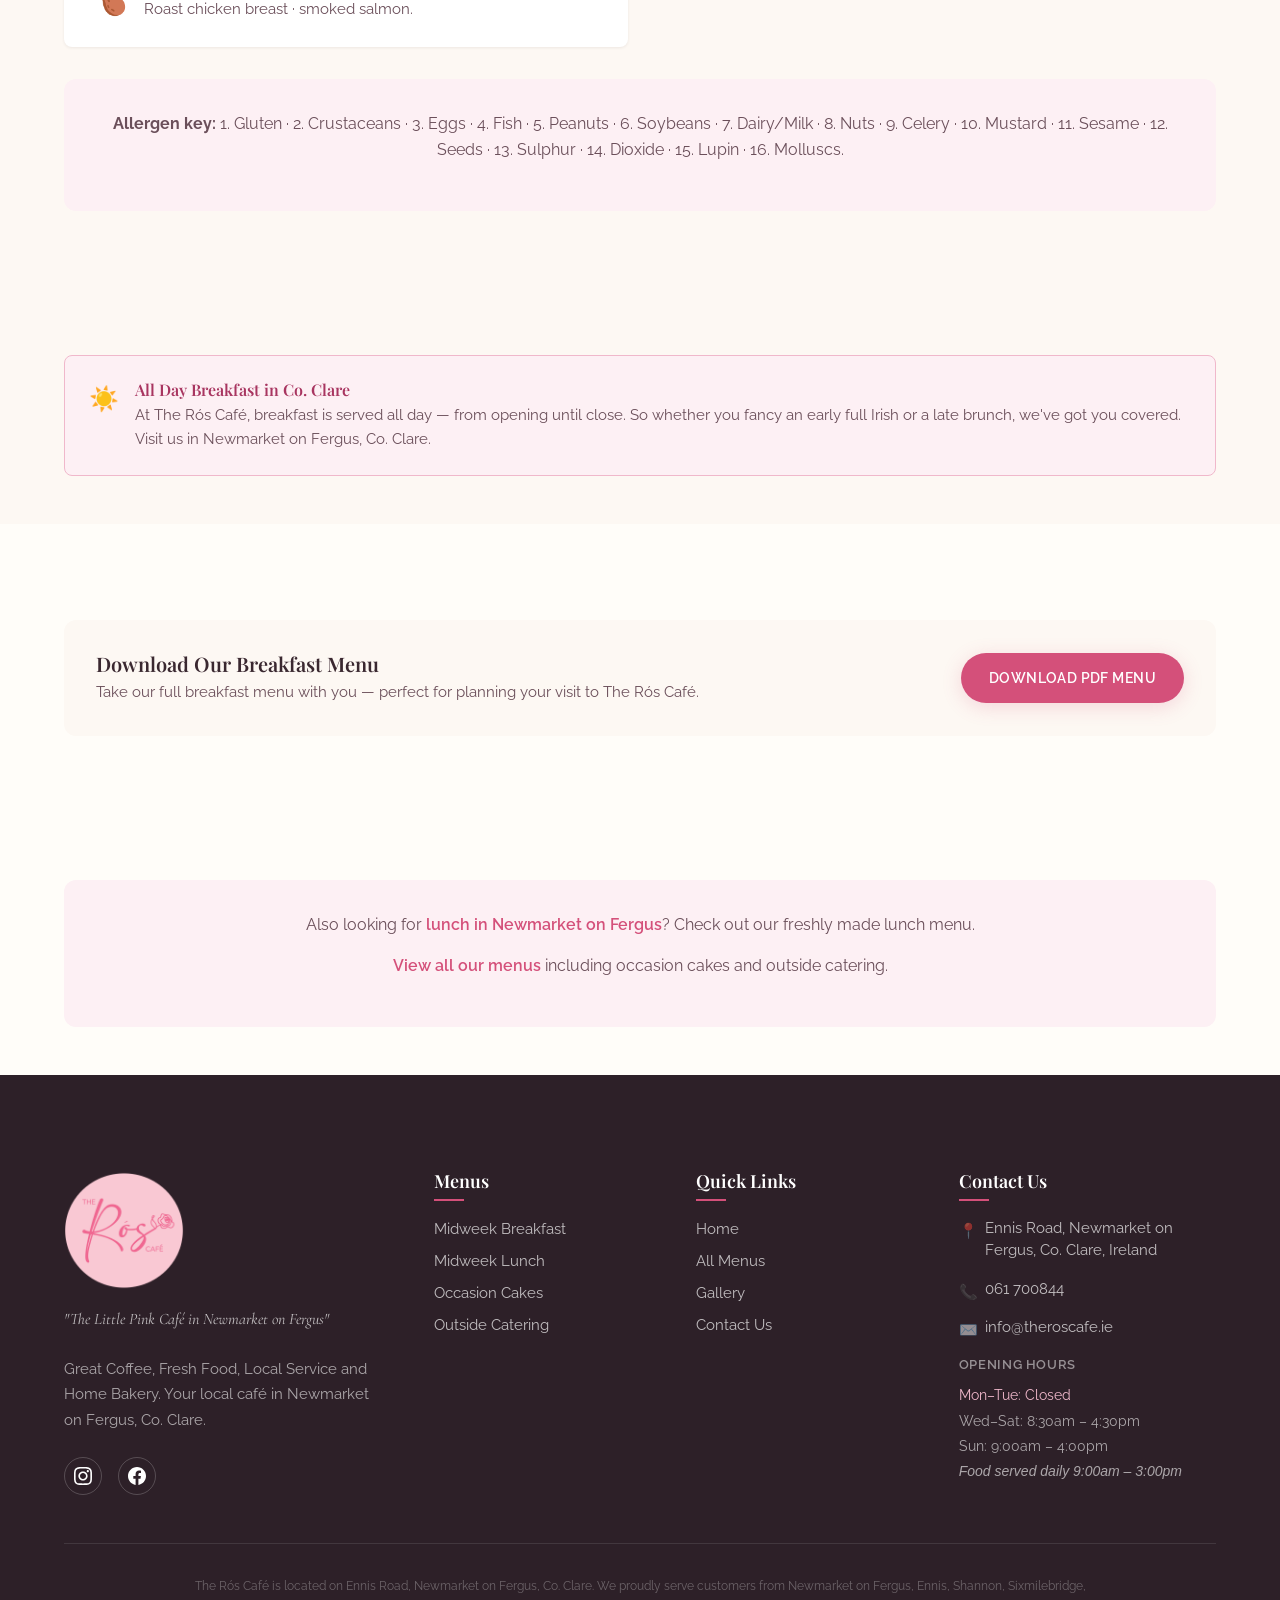
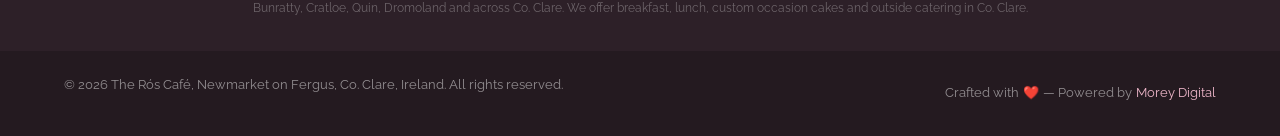
==== commit 5b5c1708: "Update tagline, hours, menus and add seasonal sections - Replace tagline with "Great Coffee, Fresh F" ====
--- a/breakfast.html
+++ b/breakfast.html
@@ -97,7 +97,7 @@
         </a>
       </div>
       <div class="top-bar-center">
-        <span class="top-bar-hours">Wed 9am–3pm · Thu–Sat 8:30am–4:30pm · Sun 9am–4pm · Mon–Tue Closed</span>
+        <span class="top-bar-hours">Wed–Sat 8:30am–4:30pm · Sun 9am–4pm · Mon–Tue Closed · Food served 9am–3pm</span>
       </div>
       <div class="top-bar-right">
         <a href="tel:+35361700844" class="top-bar-link" data-track="phone">
@@ -131,8 +131,8 @@
               </svg>
             </a>
             <div class="dropdown-menu">
-              <a href="breakfast.html" class="dropdown-item" data-nav="breakfast">Breakfast</a>
-              <a href="lunch.html" class="dropdown-item" data-nav="lunch">Lunch</a>
+              <a href="breakfast.html" class="dropdown-item" data-nav="breakfast">Midweek Breakfast</a>
+              <a href="lunch.html" class="dropdown-item" data-nav="lunch">Midweek Lunch</a>
               <a href="cakes.html" class="dropdown-item" data-nav="cakes">Occasion Cakes</a>
               <a href="catering.html" class="dropdown-item" data-nav="catering">Outside Catering</a>
             </div>
@@ -170,8 +170,8 @@
           </svg>
         </a>
         <div class="mobile-dropdown-menu">
-          <a href="breakfast.html" class="mobile-dropdown-item" data-nav="breakfast">Breakfast</a>
-          <a href="lunch.html" class="mobile-dropdown-item" data-nav="lunch">Lunch</a>
+          <a href="breakfast.html" class="mobile-dropdown-item" data-nav="breakfast">Midweek Breakfast</a>
+          <a href="lunch.html" class="mobile-dropdown-item" data-nav="lunch">Midweek Lunch</a>
           <a href="cakes.html" class="mobile-dropdown-item" data-nav="cakes">Occasion Cakes</a>
           <a href="catering.html" class="mobile-dropdown-item" data-nav="catering">Outside Catering</a>
         </div>
@@ -457,7 +457,7 @@
         <div class="footer-col footer-brand">
           <img src="images/logo.png" alt="The Rós Café" class="footer-logo-img">
           <p class="footer-tagline">"The Little Pink Café in Newmarket on Fergus"</p>
-          <p class="footer-description">Fresh food, warm hearts and homemade everything. Your local café in Newmarket on Fergus, Co. Clare.</p>
+          <p class="footer-description">Great Coffee, Fresh Food, Local Service and Home Bakery. Your local café in Newmarket on Fergus, Co. Clare.</p>
           <div class="footer-social">
             <a href="http://instagram.com/the_ros_cafe" target="_blank" rel="noopener" class="social-icon" aria-label="Follow us on Instagram" data-track="instagram">
               <svg viewBox="0 0 24 24" fill="currentColor"><path d="M12 2.163c3.204 0 3.584.012 4.85.07 3.252.148 4.771 1.691 4.919 4.919.058 1.265.069 1.645.069 4.849 0 3.205-.012 3.584-.069 4.849-.149 3.225-1.664 4.771-4.919 4.919-1.266.058-1.644.07-4.85.07-3.204 0-3.584-.012-4.849-.07-3.26-.149-4.771-1.699-4.919-4.92-.058-1.265-.07-1.644-.07-4.849 0-3.204.013-3.583.07-4.849.149-3.227 1.664-4.771 4.919-4.919 1.266-.057 1.645-.069 4.849-.069zm0-2.163c-3.259 0-3.667.014-4.947.072-4.358.2-6.78 2.618-6.98 6.98-.059 1.281-.073 1.689-.073 4.948 0 3.259.014 3.668.072 4.948.2 4.358 2.618 6.78 6.98 6.98 1.281.058 1.689.072 4.948.072 3.259 0 3.668-.014 4.948-.072 4.354-.2 6.782-2.618 6.979-6.98.059-1.28.073-1.689.073-4.948 0-3.259-.014-3.667-.072-4.947-.196-4.354-2.617-6.78-6.979-6.98-1.281-.059-1.69-.073-4.949-.073zm0 5.838c-3.403 0-6.162 2.759-6.162 6.162s2.759 6.163 6.162 6.163 6.162-2.759 6.162-6.163c0-3.403-2.759-6.162-6.162-6.162zm0 10.162c-2.209 0-4-1.79-4-4 0-2.209 1.791-4 4-4s4 1.791 4 4c0 2.21-1.791 4-4 4zm6.406-11.845c-.796 0-1.441.645-1.441 1.44s.645 1.44 1.441 1.44c.795 0 1.439-.645 1.439-1.44s-.644-1.44-1.439-1.44z"/></svg>
@@ -472,8 +472,8 @@
         <div class="footer-col">
           <h4 class="footer-col-title">Menus</h4>
           <nav class="footer-nav">
-            <a href="breakfast.html" class="footer-nav-link">Breakfast</a>
-            <a href="lunch.html" class="footer-nav-link">Lunch</a>
+            <a href="breakfast.html" class="footer-nav-link">Midweek Breakfast</a>
+            <a href="lunch.html" class="footer-nav-link">Midweek Lunch</a>
             <a href="cakes.html" class="footer-nav-link">Occasion Cakes</a>
             <a href="catering.html" class="footer-nav-link">Outside Catering</a>
           </nav>
@@ -511,9 +511,9 @@
             <p class="footer-hours-title">Opening Hours</p>
             <div class="footer-hours-list">
               <span class="footer-hours-closed">Mon–Tue: Closed</span><br>
-              Wed: 9:00am – 3:00pm<br>
-              Thu–Sat: 8:30am – 4:30pm<br>
-              Sun: 9:00am – 4:00pm
+              Wed–Sat: 8:30am – 4:30pm<br>
+              Sun: 9:00am – 4:00pm<br>
+              <em>Food served daily 9:00am – 3:00pm</em>
             </div>
           </div>
         </div>
--- a/css/components.css
+++ b/css/components.css
@@ -208,6 +208,16 @@
   gap: var(--space-sm);
 }
 
+.card-link-soon {
+  color: var(--text-mid);
+  cursor: default;
+}
+
+.card-link-soon::before {
+  content: "🕒";
+  margin-right: 0.35em;
+}
+
 /* Service card grid */
 .service-cards {
   display: grid;
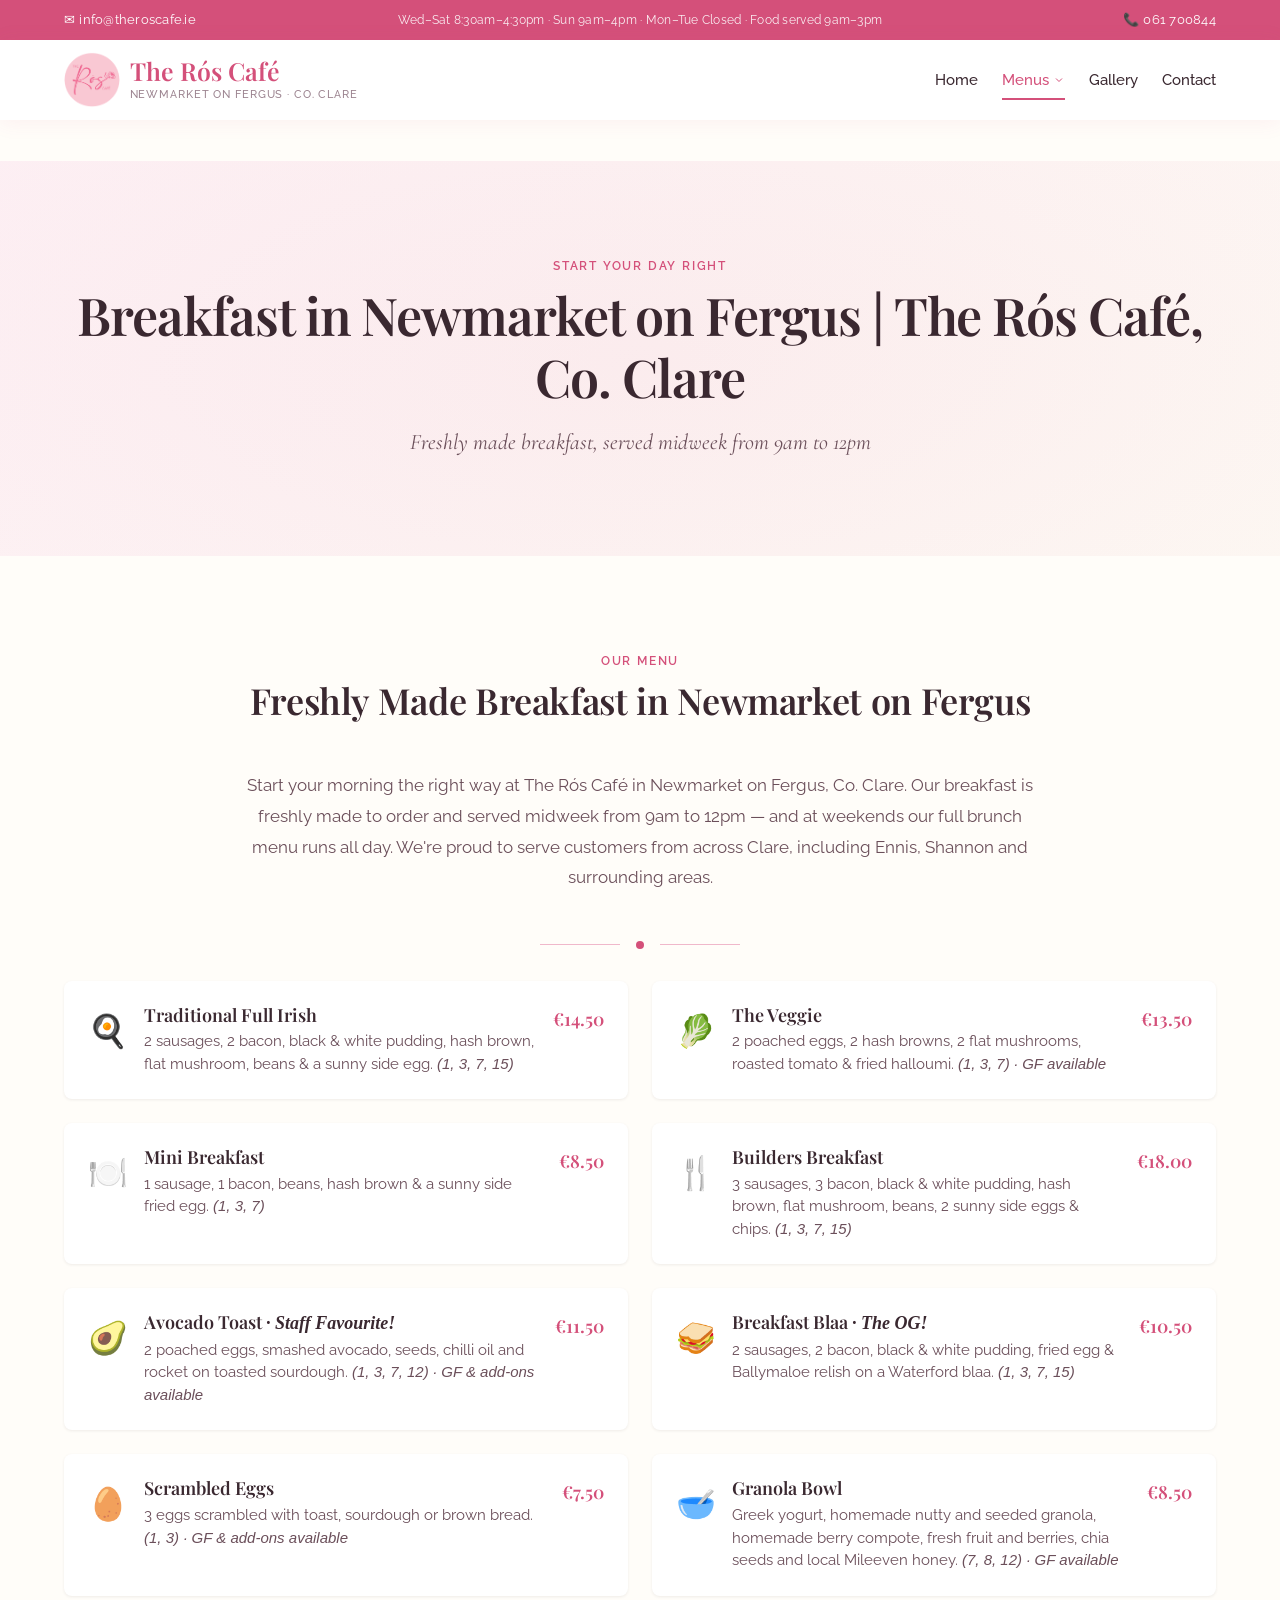
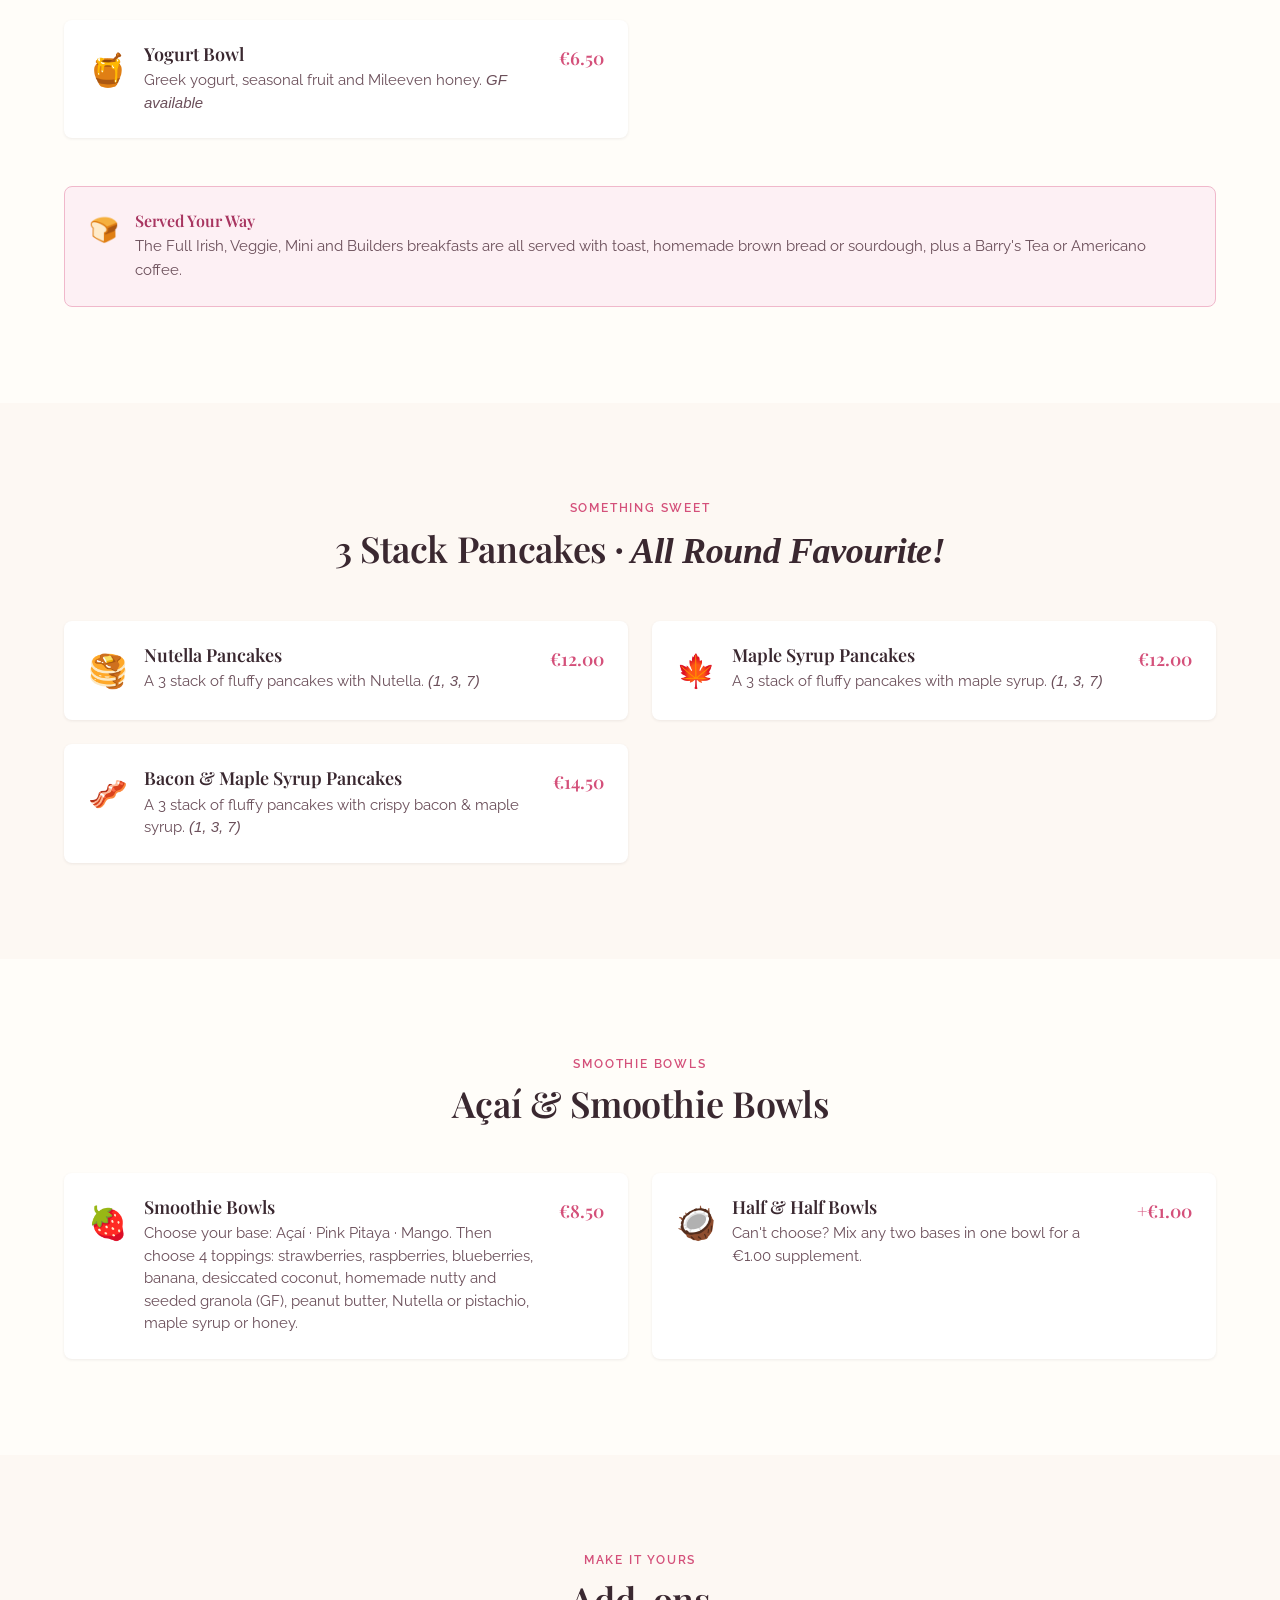
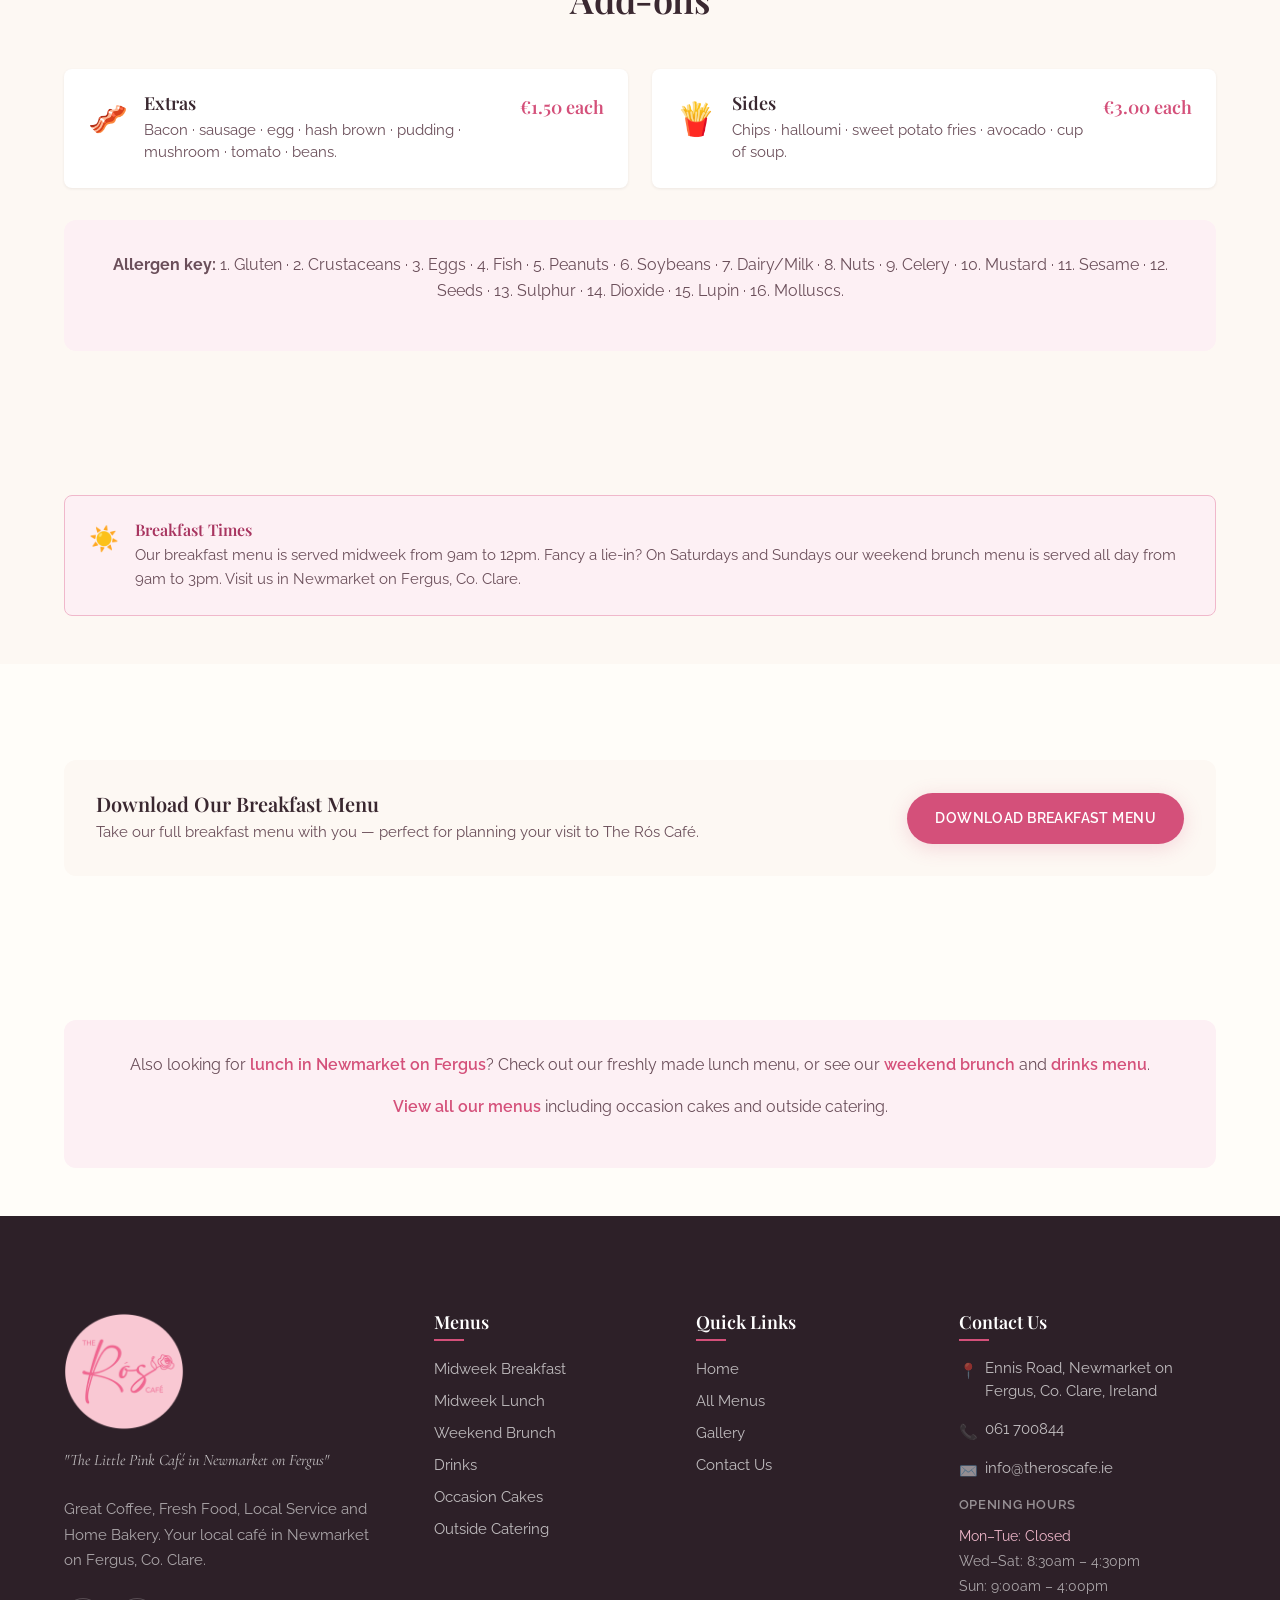
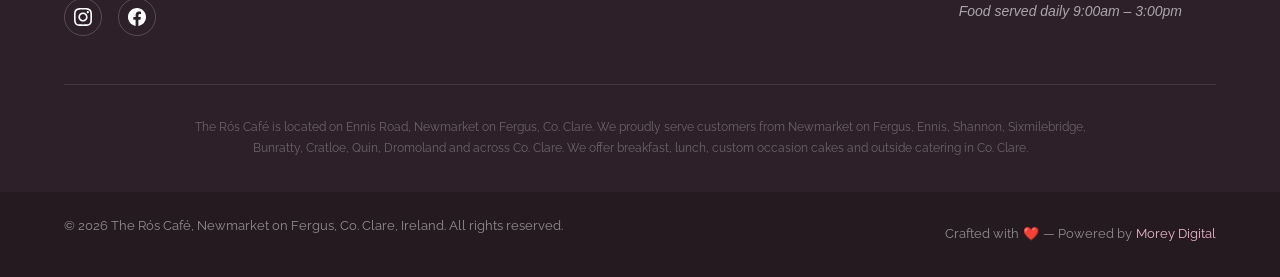
==== commit 7e29c71b: "Add new menus: brunch and drinks pages, updated breakfast and lunch - Update breakfast.html and lunc" ====
--- a/breakfast.html
+++ b/breakfast.html
@@ -10,8 +10,8 @@
 
   <!-- Primary Meta Tags -->
   <title>Breakfast in Newmarket on Fergus | The Rós Café, Co. Clare</title>
-  <meta name="description" content="Enjoy freshly made breakfast at The Rós Café in Newmarket on Fergus, Co. Clare. Full Irish breakfast, avocado toast, homemade scones, French toast and more — served all day.">
-  <meta name="keywords" content="breakfast Newmarket on Fergus, breakfast Clare, full Irish breakfast Clare, all day breakfast Clare, brunch Clare, breakfast café Ennis, morning café Co. Clare">
+  <meta name="description" content="Enjoy freshly made breakfast at The Rós Café in Newmarket on Fergus, Co. Clare. Full Irish breakfast, avocado toast, pancakes, smoothie bowls and more — served midweek from 9am to 12pm.">
+  <meta name="keywords" content="breakfast Newmarket on Fergus, breakfast Clare, full Irish breakfast Clare, breakfast blaa Clare, smoothie bowls Clare, breakfast café Ennis, morning café Co. Clare">
 
   <!-- Robots & Indexing -->
   <meta name="robots" content="index, follow">
@@ -32,14 +32,14 @@
   <meta property="og:site_name" content="The Rós Café">
   <meta property="og:url" content="https://theroscafe.ie/breakfast.html">
   <meta property="og:title" content="Breakfast in Newmarket on Fergus | The Rós Café, Co. Clare">
-  <meta property="og:description" content="Enjoy freshly made breakfast at The Rós Café in Newmarket on Fergus, Co. Clare. Full Irish breakfast, avocado toast, homemade scones, French toast and more — served all day.">
+  <meta property="og:description" content="Enjoy freshly made breakfast at The Rós Café in Newmarket on Fergus, Co. Clare. Full Irish breakfast, avocado toast, pancakes, smoothie bowls and more — served midweek from 9am to 12pm.">
   <meta property="og:image" content="https://theroscafe.ie/images/og-image.jpg">
   <meta property="og:locale" content="en_IE">
 
   <!-- Twitter Card -->
   <meta name="twitter:card" content="summary_large_image">
   <meta name="twitter:title" content="Breakfast in Newmarket on Fergus | The Rós Café, Co. Clare">
-  <meta name="twitter:description" content="Enjoy freshly made breakfast at The Rós Café in Newmarket on Fergus, Co. Clare. Full Irish breakfast, avocado toast, homemade scones, French toast and more — served all day.">
+  <meta name="twitter:description" content="Enjoy freshly made breakfast at The Rós Café in Newmarket on Fergus, Co. Clare. Full Irish breakfast, avocado toast, pancakes, smoothie bowls and more — served midweek from 9am to 12pm.">
   <meta name="twitter:image" content="https://theroscafe.ie/images/og-image.jpg">
 
   <!-- Google Fonts -->
@@ -69,18 +69,18 @@
     "@context": "https://schema.org",
     "@type": "FoodService",
     "name": "Breakfast at The Rós Café",
-    "description": "Freshly made all-day breakfast in Newmarket on Fergus, Co. Clare. Full Irish breakfast, avocado toast, homemade scones, French toast, granola bowls and premium coffee.",
+    "description": "Freshly made breakfast in Newmarket on Fergus, Co. Clare, served midweek from 9am to 12pm. Full Irish breakfast, avocado toast, breakfast blaa, pancakes, smoothie bowls and premium coffee.",
     "provider": { "@type": "CafeOrCoffeeShop", "name": "The Rós Café", "url": "https://theroscafe.ie" },
     "areaServed": "Newmarket on Fergus, Co. Clare",
     "hasOfferCatalog": {
       "@type": "OfferCatalog",
       "name": "Breakfast Menu",
       "itemListElement": [
-        { "@type": "Offer", "itemOffered": { "@type": "MenuItem", "name": "Classic Full Irish Breakfast" } },
+        { "@type": "Offer", "itemOffered": { "@type": "MenuItem", "name": "Traditional Full Irish" } },
         { "@type": "Offer", "itemOffered": { "@type": "MenuItem", "name": "Avocado Toast" } },
-        { "@type": "Offer", "itemOffered": { "@type": "MenuItem", "name": "French Toast & Pancakes" } },
-        { "@type": "Offer", "itemOffered": { "@type": "MenuItem", "name": "Homemade Scones & Pastries" } },
-        { "@type": "Offer", "itemOffered": { "@type": "MenuItem", "name": "Granola & Acai Bowls" } }
+        { "@type": "Offer", "itemOffered": { "@type": "MenuItem", "name": "Breakfast Blaa" } },
+        { "@type": "Offer", "itemOffered": { "@type": "MenuItem", "name": "3 Stack Pancakes" } },
+        { "@type": "Offer", "itemOffered": { "@type": "MenuItem", "name": "Smoothie Bowls" } }
       ]
     }
   }
@@ -133,6 +133,8 @@
             <div class="dropdown-menu">
               <a href="breakfast.html" class="dropdown-item" data-nav="breakfast">Midweek Breakfast</a>
               <a href="lunch.html" class="dropdown-item" data-nav="lunch">Midweek Lunch</a>
+              <a href="brunch.html" class="dropdown-item" data-nav="brunch">Weekend Brunch</a>
+              <a href="drinks.html" class="dropdown-item" data-nav="drinks">Drinks</a>
               <a href="cakes.html" class="dropdown-item" data-nav="cakes">Occasion Cakes</a>
               <a href="catering.html" class="dropdown-item" data-nav="catering">Outside Catering</a>
             </div>
@@ -172,6 +174,8 @@
         <div class="mobile-dropdown-menu">
           <a href="breakfast.html" class="mobile-dropdown-item" data-nav="breakfast">Midweek Breakfast</a>
           <a href="lunch.html" class="mobile-dropdown-item" data-nav="lunch">Midweek Lunch</a>
+          <a href="brunch.html" class="mobile-dropdown-item" data-nav="brunch">Weekend Brunch</a>
+          <a href="drinks.html" class="mobile-dropdown-item" data-nav="drinks">Drinks</a>
           <a href="cakes.html" class="mobile-dropdown-item" data-nav="cakes">Occasion Cakes</a>
           <a href="catering.html" class="mobile-dropdown-item" data-nav="catering">Outside Catering</a>
         </div>
@@ -207,7 +211,7 @@
       <div class="container">
         <span class="eyebrow anim-load">Start Your Day Right</span>
         <h1 class="anim-load">Breakfast in Newmarket on Fergus | The Rós Café, Co. Clare</h1>
-        <p class="subheading anim-load">Freshly made breakfast served all day</p>
+        <p class="subheading anim-load">Freshly made breakfast, served midweek from 9am to 12pm</p>
       </div>
     </section>
 
@@ -220,7 +224,7 @@
         </div>
 
         <div class="intro-text scroll-reveal">
-          <p>Start your morning the right way at The Rós Café in Newmarket on Fergus, Co. Clare. Our breakfast is freshly made to order and served all day — so whether you're an early riser or prefer a late brunch, we've got you covered. We're proud to serve customers from across Clare, including Ennis, Shannon and surrounding areas.</p>
+          <p>Start your morning the right way at The Rós Café in Newmarket on Fergus, Co. Clare. Our breakfast is freshly made to order and served midweek from 9am to 12pm — and at weekends our full <a href="brunch.html">brunch menu</a> runs all day. We're proud to serve customers from across Clare, including Ennis, Shannon and surrounding areas.</p>
         </div>
 
         <div class="ornament">
@@ -234,48 +238,54 @@
             <div class="menu-item-icon">🍳</div>
             <div class="menu-item-content">
               <h3 class="menu-item-name">Traditional Full Irish</h3>
-              <p class="menu-item-desc">2 sausages, 2 bacon, black &amp; white pudding, hash brown, fried mushrooms, beans &amp; a sunny side egg. <em>(1, 5, 7, 15)</em></p>
-            </div>
+              <p class="menu-item-desc">2 sausages, 2 bacon, black &amp; white pudding, hash brown, flat mushroom, beans &amp; a sunny side egg. <em>(1, 3, 7, 15)</em></p>
+            </div>
+            <div class="menu-item-price">€14.50</div>
           </article>
 
           <article class="menu-item">
             <div class="menu-item-icon">🥬</div>
             <div class="menu-item-content">
               <h3 class="menu-item-name">The Veggie</h3>
-              <p class="menu-item-desc">2 poached eggs, hash browns, fried mushrooms, roasted tomato, beans &amp; spinach. <em>(1, 3, 7) · GF available</em></p>
-            </div>
+              <p class="menu-item-desc">2 poached eggs, 2 hash browns, 2 flat mushrooms, roasted tomato &amp; fried halloumi. <em>(1, 3, 7) · GF available</em></p>
+            </div>
+            <div class="menu-item-price">€13.50</div>
           </article>
 
           <article class="menu-item">
             <div class="menu-item-icon">🍽️</div>
             <div class="menu-item-content">
               <h3 class="menu-item-name">Mini Breakfast</h3>
-              <p class="menu-item-desc">Sausage, bacon, beans, hash brown &amp; a sunny side fried egg. <em>(1, 3, 7)</em></p>
-            </div>
+              <p class="menu-item-desc">1 sausage, 1 bacon, beans, hash brown &amp; a sunny side fried egg. <em>(1, 3, 7)</em></p>
+            </div>
+            <div class="menu-item-price">€8.50</div>
           </article>
 
           <article class="menu-item">
             <div class="menu-item-icon">🍴</div>
             <div class="menu-item-content">
               <h3 class="menu-item-name">Builders Breakfast</h3>
-              <p class="menu-item-desc">3 sausages, 3 bacon, black &amp; white pudding, hash brown, fried mushrooms, beans, 2 sunny side eggs &amp; chips. <em>(1, 3, 7, 15)</em></p>
-            </div>
+              <p class="menu-item-desc">3 sausages, 3 bacon, black &amp; white pudding, hash brown, flat mushroom, beans, 2 sunny side eggs &amp; chips. <em>(1, 3, 7, 15)</em></p>
+            </div>
+            <div class="menu-item-price">€18.00</div>
+          </article>
+
+          <article class="menu-item">
+            <div class="menu-item-icon">🥑</div>
+            <div class="menu-item-content">
+              <h3 class="menu-item-name">Avocado Toast <em>· Staff Favourite!</em></h3>
+              <p class="menu-item-desc">2 poached eggs, smashed avocado, seeds, chilli oil and rocket on toasted sourdough. <em>(1, 3, 7, 12) · GF &amp; add-ons available</em></p>
+            </div>
+            <div class="menu-item-price">€11.50</div>
           </article>
 
           <article class="menu-item">
             <div class="menu-item-icon">🥪</div>
             <div class="menu-item-content">
-              <h3 class="menu-item-name">Breakfast Sandwich</h3>
-              <p class="menu-item-desc">2 sausages, 2 bacon, black &amp; white pudding, fried egg &amp; relish on toasted white bread. <em>(1, 3, 7, 10)</em></p>
-            </div>
-          </article>
-
-          <article class="menu-item">
-            <div class="menu-item-icon">🥑</div>
-            <div class="menu-item-content">
-              <h3 class="menu-item-name">Avocado Toast</h3>
-              <p class="menu-item-desc">2 poached eggs, sliced avocado &amp; relish with rocket on toasted sourdough. <em>(1, 3, 7, 12) · GF &amp; add-ons available</em></p>
-            </div>
+              <h3 class="menu-item-name">Breakfast Blaa <em>· The OG!</em></h3>
+              <p class="menu-item-desc">2 sausages, 2 bacon, black &amp; white pudding, fried egg &amp; Ballymaloe relish on a Waterford blaa. <em>(1, 3, 7, 15)</em></p>
+            </div>
+            <div class="menu-item-price">€10.50</div>
           </article>
 
           <article class="menu-item">
@@ -284,22 +294,25 @@
               <h3 class="menu-item-name">Scrambled Eggs</h3>
               <p class="menu-item-desc">3 eggs scrambled with toast, sourdough or brown bread. <em>(1, 3) · GF &amp; add-ons available</em></p>
             </div>
-          </article>
-
-          <article class="menu-item">
-            <div class="menu-item-icon">🌿</div>
-            <div class="menu-item-content">
-              <h3 class="menu-item-name">Pesto Eggs</h3>
-              <p class="menu-item-desc">2 poached eggs, rocket, pesto &amp; feta cheese with toasted seeds on toasted sourdough. <em>(1, 3, 7, 12) · GF available</em></p>
-            </div>
+            <div class="menu-item-price">€7.50</div>
           </article>
 
           <article class="menu-item">
             <div class="menu-item-icon">🥣</div>
             <div class="menu-item-content">
               <h3 class="menu-item-name">Granola Bowl</h3>
-              <p class="menu-item-desc">Homemade granola, fresh berries, natural yogurt &amp; berry compote. <em>(7, 8) · GF available</em></p>
-            </div>
+              <p class="menu-item-desc">Greek yogurt, homemade nutty and seeded granola, homemade berry compote, fresh fruit and berries, chia seeds and local Mileeven honey. <em>(7, 8, 12) · GF available</em></p>
+            </div>
+            <div class="menu-item-price">€8.50</div>
+          </article>
+
+          <article class="menu-item">
+            <div class="menu-item-icon">🍯</div>
+            <div class="menu-item-content">
+              <h3 class="menu-item-name">Yogurt Bowl</h3>
+              <p class="menu-item-desc">Greek yogurt, seasonal fruit and Mileeven honey. <em>GF available</em></p>
+            </div>
+            <div class="menu-item-price">€6.50</div>
           </article>
         </div>
 
@@ -307,7 +320,7 @@
           <div class="notice-icon">🍞</div>
           <div class="notice-content">
             <h3>Served Your Way</h3>
-            <p>All breakfasts above are served with toast, brown bread or sourdough, plus a Barry's Tea or Americano coffee.</p>
+            <p>The Full Irish, Veggie, Mini and Builders breakfasts are all served with toast, homemade brown bread or sourdough, plus a Barry's Tea or Americano coffee.</p>
           </div>
         </div>
       </div>
@@ -318,24 +331,35 @@
       <div class="container">
         <div class="section-header scroll-reveal">
           <span class="eyebrow">Something Sweet</span>
-          <h2>Pancakes &amp; French Toast</h2>
+          <h2>3 Stack Pancakes <em>· All Round Favourite!</em></h2>
         </div>
 
         <div class="menu-grid scroll-reveal stagger-children">
           <article class="menu-item">
             <div class="menu-item-icon">🥞</div>
             <div class="menu-item-content">
-              <h3 class="menu-item-name">3 Stack Pancakes</h3>
-              <p class="menu-item-desc">Your choice of topping: bacon &amp; maple syrup, Nutella &amp; strawberries, or fruit &amp; maple syrup. <em>(1, 3, 7)</em></p>
-            </div>
-          </article>
-
-          <article class="menu-item">
-            <div class="menu-item-icon">🍞</div>
-            <div class="menu-item-content">
-              <h3 class="menu-item-name">French Toast</h3>
-              <p class="menu-item-desc">Macerated berries, whipped vanilla mascarpone, toasted almonds, maple syrup &amp; caramel sauce. <em>(1, 3, 7)</em></p>
-            </div>
+              <h3 class="menu-item-name">Nutella Pancakes</h3>
+              <p class="menu-item-desc">A 3 stack of fluffy pancakes with Nutella. <em>(1, 3, 7)</em></p>
+            </div>
+            <div class="menu-item-price">€12.00</div>
+          </article>
+
+          <article class="menu-item">
+            <div class="menu-item-icon">🍁</div>
+            <div class="menu-item-content">
+              <h3 class="menu-item-name">Maple Syrup Pancakes</h3>
+              <p class="menu-item-desc">A 3 stack of fluffy pancakes with maple syrup. <em>(1, 3, 7)</em></p>
+            </div>
+            <div class="menu-item-price">€12.00</div>
+          </article>
+
+          <article class="menu-item">
+            <div class="menu-item-icon">🥓</div>
+            <div class="menu-item-content">
+              <h3 class="menu-item-name">Bacon &amp; Maple Syrup Pancakes</h3>
+              <p class="menu-item-desc">A 3 stack of fluffy pancakes with crispy bacon &amp; maple syrup. <em>(1, 3, 7)</em></p>
+            </div>
+            <div class="menu-item-price">€14.50</div>
           </article>
         </div>
       </div>
@@ -353,17 +377,19 @@
           <article class="menu-item">
             <div class="menu-item-icon">🍓</div>
             <div class="menu-item-content">
-              <h3 class="menu-item-name">Açaí · Pink Pitaya · Mango · Blue Coconut</h3>
-              <p class="menu-item-desc">Topped with strawberries, raspberries, blueberries, banana, desiccated coconut &amp; homemade granola (GF). Add peanut butter, Nutella or pistachio spread, plus maple syrup or honey.</p>
-            </div>
+              <h3 class="menu-item-name">Smoothie Bowls</h3>
+              <p class="menu-item-desc">Choose your base: Açaí · Pink Pitaya · Mango. Then choose 4 toppings: strawberries, raspberries, blueberries, banana, desiccated coconut, homemade nutty and seeded granola (GF), peanut butter, Nutella or pistachio, maple syrup or honey.</p>
+            </div>
+            <div class="menu-item-price">€8.50</div>
           </article>
 
           <article class="menu-item">
             <div class="menu-item-icon">🥥</div>
             <div class="menu-item-content">
               <h3 class="menu-item-name">Half &amp; Half Bowls</h3>
-              <p class="menu-item-desc">Can't choose? Mix any two flavours in one bowl.</p>
-            </div>
+              <p class="menu-item-desc">Can't choose? Mix any two bases in one bowl for a €1.00 supplement.</p>
+            </div>
+            <div class="menu-item-price">+€1.00</div>
           </article>
         </div>
       </div>
@@ -384,22 +410,16 @@
               <h3 class="menu-item-name">Extras</h3>
               <p class="menu-item-desc">Bacon · sausage · egg · hash brown · pudding · mushroom · tomato · beans.</p>
             </div>
+            <div class="menu-item-price">€1.50 each</div>
           </article>
 
           <article class="menu-item">
             <div class="menu-item-icon">🍟</div>
             <div class="menu-item-content">
               <h3 class="menu-item-name">Sides</h3>
-              <p class="menu-item-desc">Chips · sweet potato fries · avocado · cup of soup.</p>
-            </div>
-          </article>
-
-          <article class="menu-item">
-            <div class="menu-item-icon">🍗</div>
-            <div class="menu-item-content">
-              <h3 class="menu-item-name">Protein</h3>
-              <p class="menu-item-desc">Roast chicken breast · smoked salmon.</p>
-            </div>
+              <p class="menu-item-desc">Chips · halloumi · sweet potato fries · avocado · cup of soup.</p>
+            </div>
+            <div class="menu-item-price">€3.00 each</div>
           </article>
         </div>
 
@@ -415,8 +435,8 @@
         <div class="notice scroll-reveal">
           <div class="notice-icon">☀️</div>
           <div class="notice-content">
-            <h3>All Day Breakfast in Co. Clare</h3>
-            <p>At The Rós Café, breakfast is served all day — from opening until close. So whether you fancy an early full Irish or a late brunch, we've got you covered. Visit us in Newmarket on Fergus, Co. Clare.</p>
+            <h3>Breakfast Times</h3>
+            <p>Our breakfast menu is served midweek from 9am to 12pm. Fancy a lie-in? On Saturdays and Sundays our <a href="brunch.html">weekend brunch menu</a> is served all day from 9am to 3pm. Visit us in Newmarket on Fergus, Co. Clare.</p>
           </div>
         </div>
       </div>
@@ -430,8 +450,8 @@
             <h3>Download Our Breakfast Menu</h3>
             <p>Take our full breakfast menu with you — perfect for planning your visit to The Rós Café.</p>
           </div>
-          <a href="menus/ros-cafe-menu.pdf" target="_blank" rel="noopener" class="btn btn-pink" data-track="pdf-breakfast">
-            Download PDF Menu
+          <a href="menus/ros-cafe-breakfast-menu.jpg" target="_blank" rel="noopener" class="btn btn-pink" data-track="pdf-breakfast">
+            Download Breakfast Menu
           </a>
         </div>
       </div>
@@ -441,7 +461,7 @@
     <section class="section-sm">
       <div class="container">
         <div class="cross-links scroll-reveal">
-          <p>Also looking for <a href="lunch.html">lunch in Newmarket on Fergus</a>? Check out our freshly made lunch menu.</p>
+          <p>Also looking for <a href="lunch.html">lunch in Newmarket on Fergus</a>? Check out our freshly made lunch menu, or see our <a href="brunch.html">weekend brunch</a> and <a href="drinks.html">drinks menu</a>.</p>
           <p class="mt-md"><a href="menus.html">View all our menus</a> including occasion cakes and outside catering.</p>
         </div>
       </div>
@@ -474,6 +494,8 @@
           <nav class="footer-nav">
             <a href="breakfast.html" class="footer-nav-link">Midweek Breakfast</a>
             <a href="lunch.html" class="footer-nav-link">Midweek Lunch</a>
+            <a href="brunch.html" class="footer-nav-link">Weekend Brunch</a>
+            <a href="drinks.html" class="footer-nav-link">Drinks</a>
             <a href="cakes.html" class="footer-nav-link">Occasion Cakes</a>
             <a href="catering.html" class="footer-nav-link">Outside Catering</a>
           </nav>
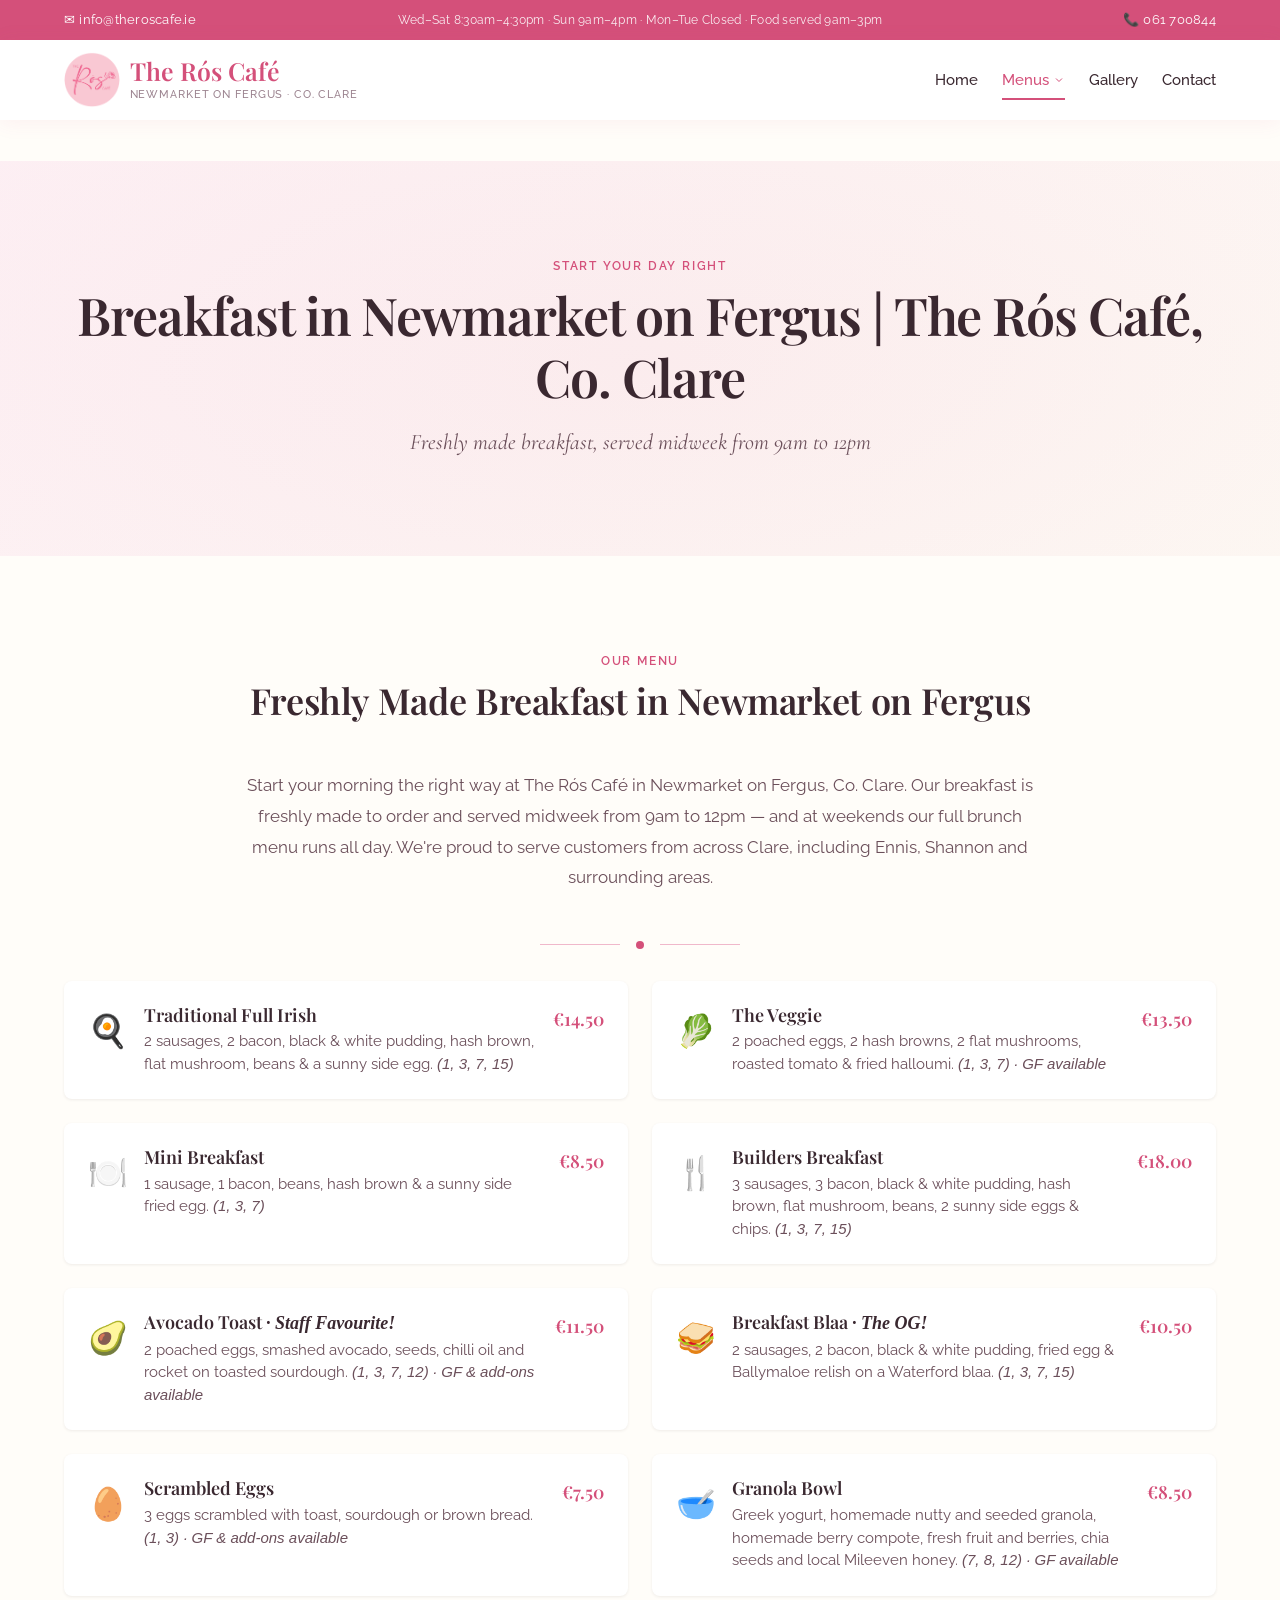
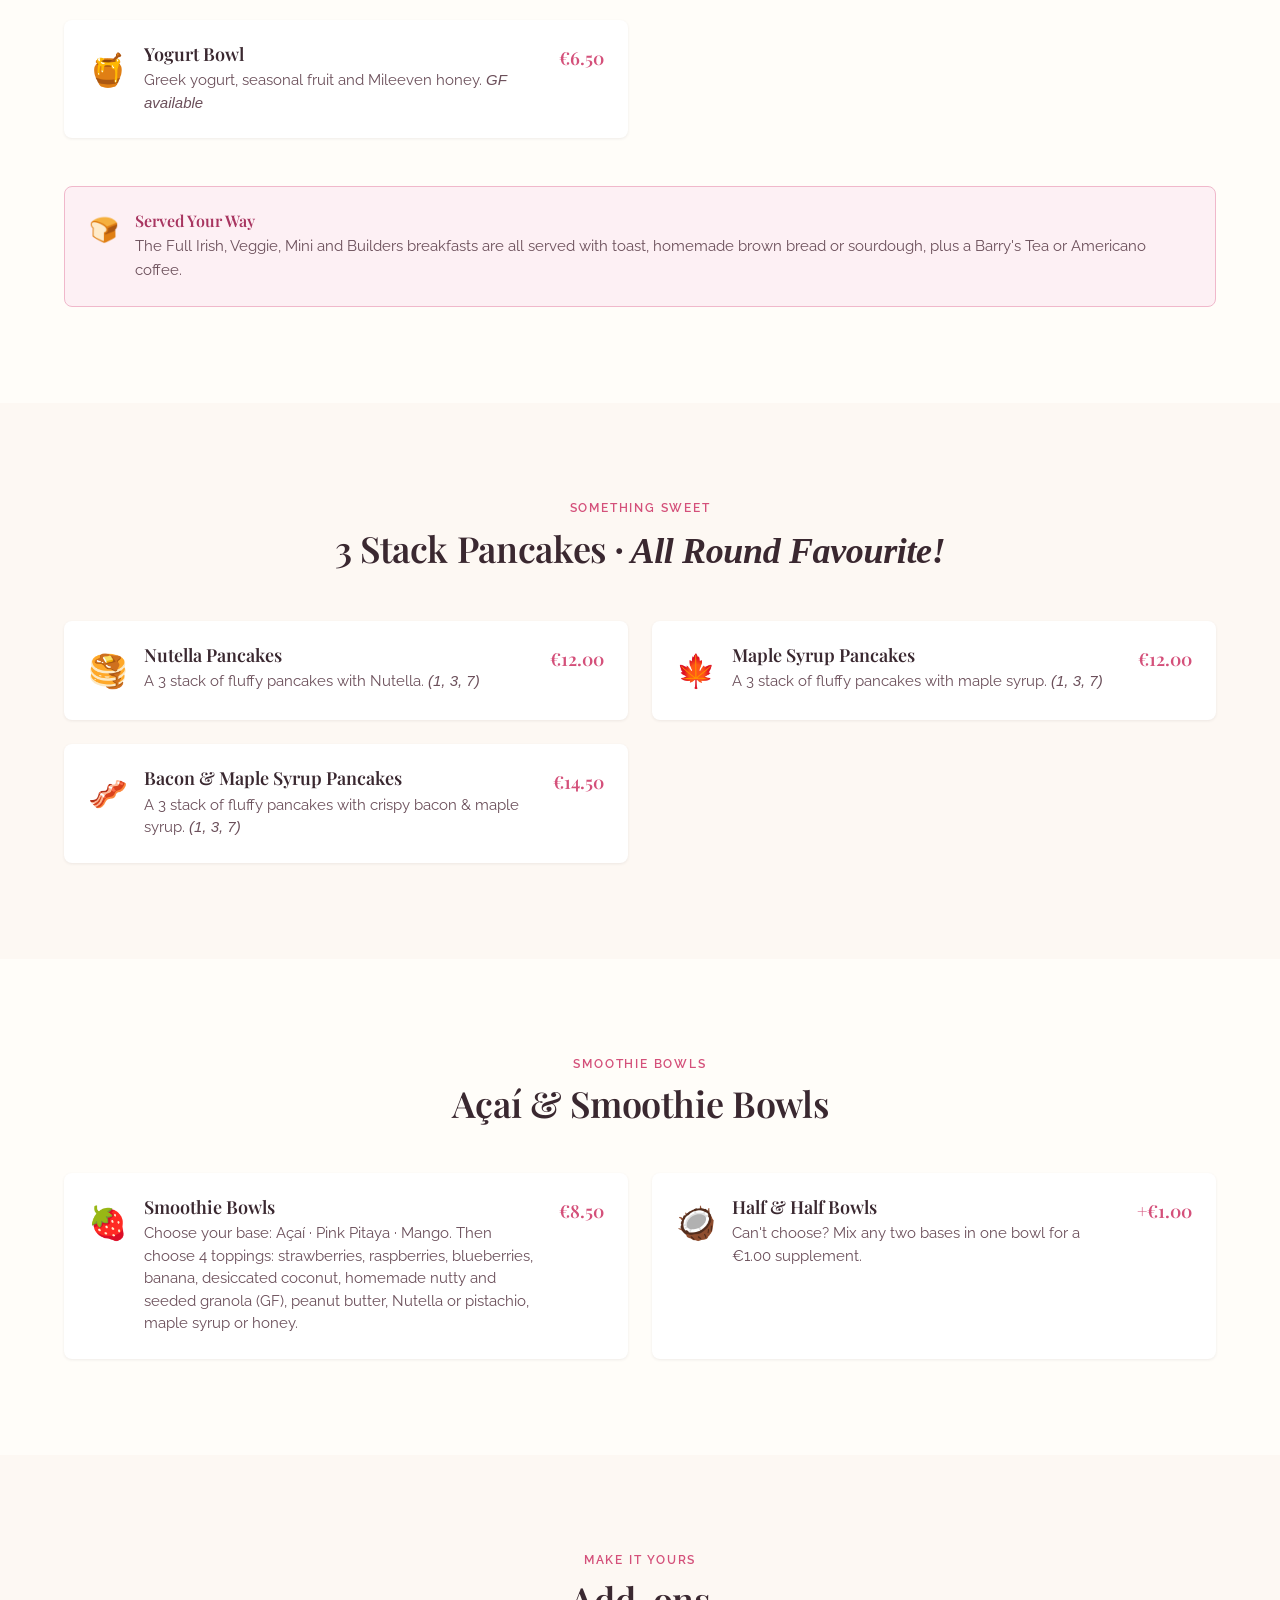
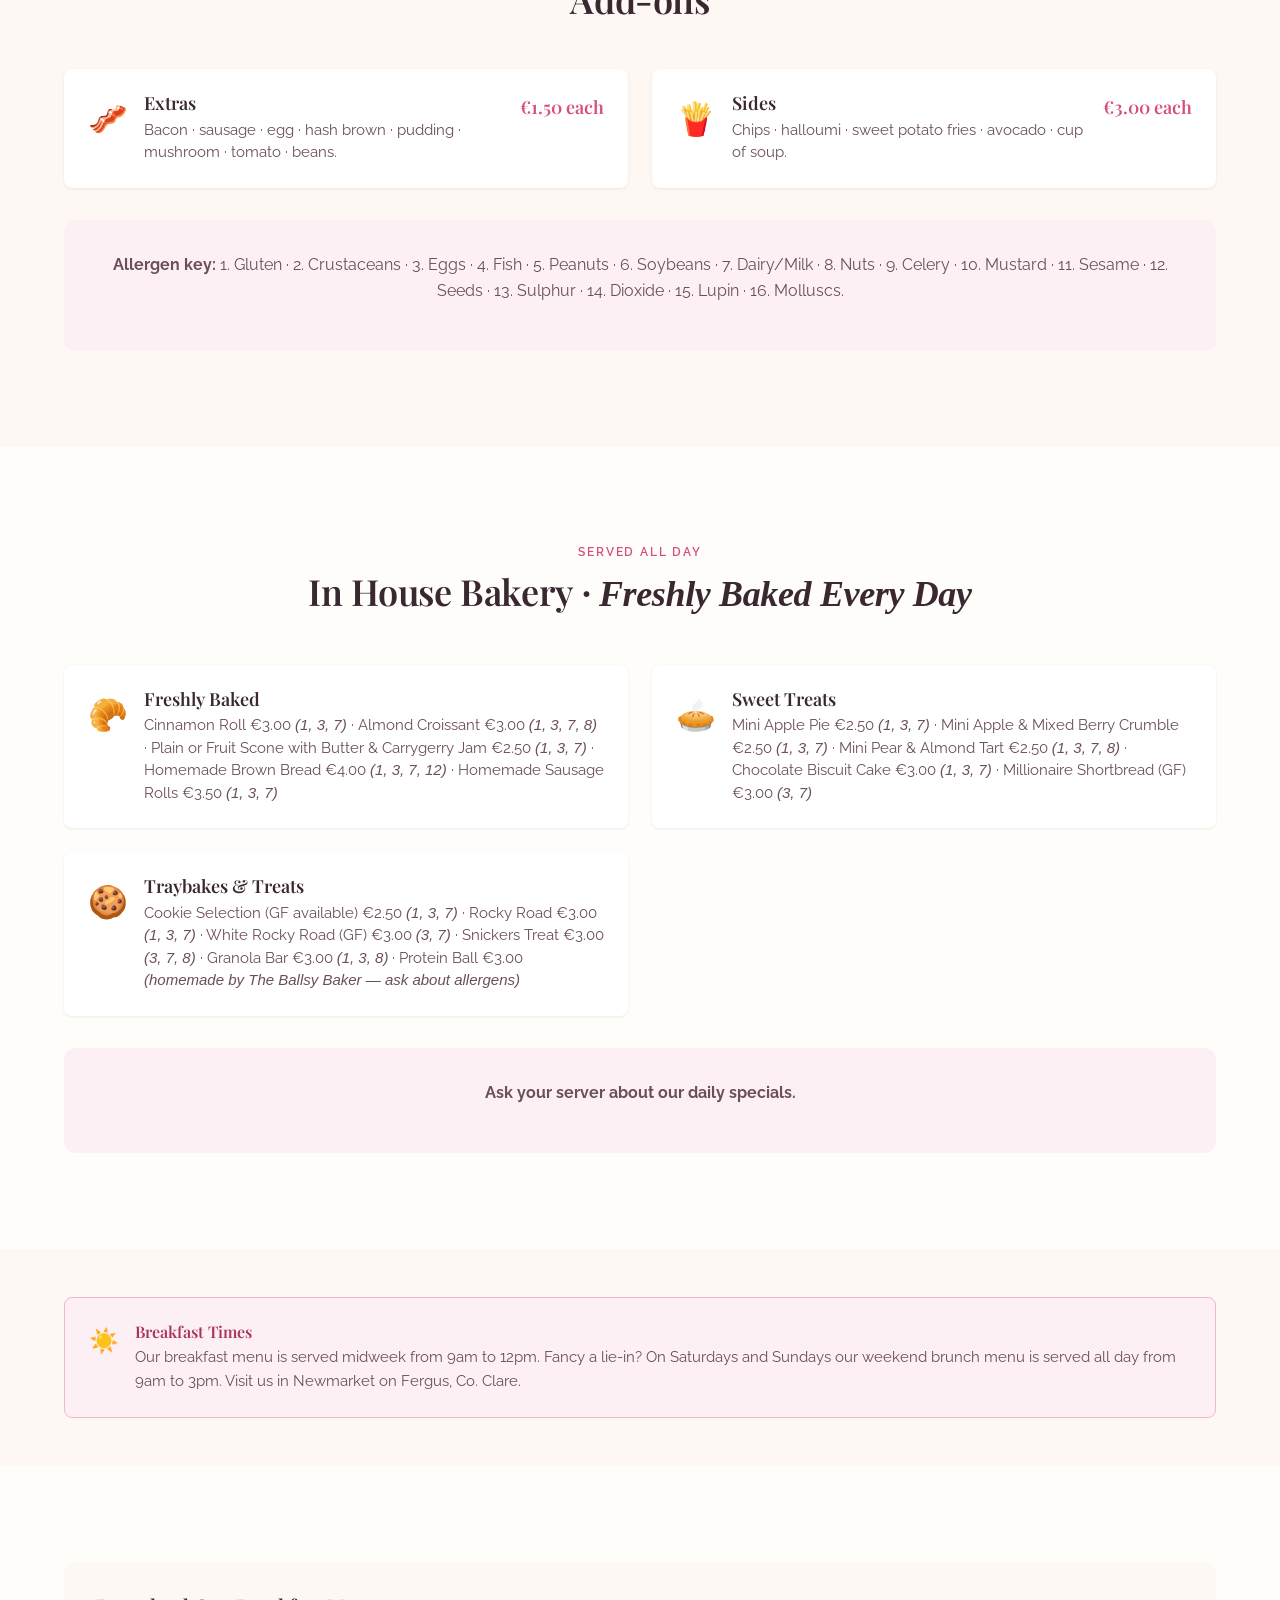
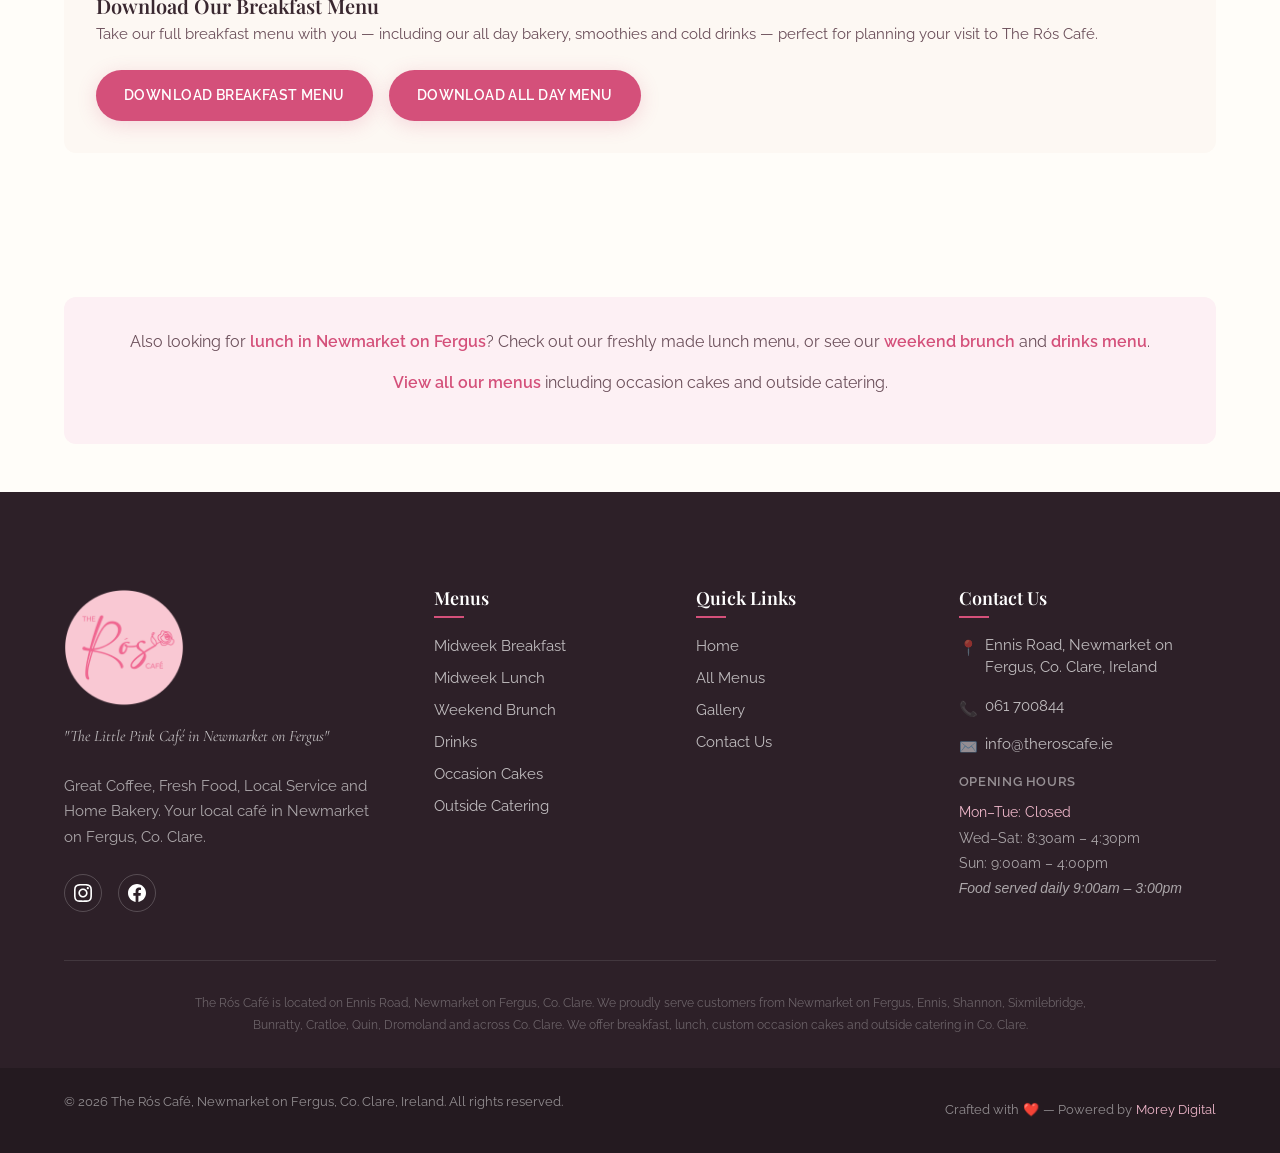
==== commit e7f7904d: "Add all day menu: in house bakery section and menu image download links Co-Authored-By: Claude Fable" ====
--- a/breakfast.html
+++ b/breakfast.html
@@ -429,6 +429,52 @@
       </div>
     </section>
 
+    <!-- In House Bakery -->
+    <section class="section">
+      <div class="container">
+        <div class="section-header scroll-reveal">
+          <span class="eyebrow">Served All Day</span>
+          <h2>In House Bakery <em>· Freshly Baked Every Day</em></h2>
+        </div>
+
+        <div class="menu-grid scroll-reveal stagger-children">
+          <article class="menu-item">
+            <div class="menu-item-icon">🥐</div>
+            <div class="menu-item-content">
+              <h3 class="menu-item-name">Freshly Baked</h3>
+              <p class="menu-item-desc">
+                Cinnamon Roll €3.00 <em>(1, 3, 7)</em> · Almond Croissant €3.00 <em>(1, 3, 7, 8)</em> · Plain or Fruit Scone with Butter &amp; Carrygerry Jam €2.50 <em>(1, 3, 7)</em> · Homemade Brown Bread €4.00 <em>(1, 3, 7, 12)</em> · Homemade Sausage Rolls €3.50 <em>(1, 3, 7)</em>
+              </p>
+            </div>
+          </article>
+
+          <article class="menu-item">
+            <div class="menu-item-icon">🥧</div>
+            <div class="menu-item-content">
+              <h3 class="menu-item-name">Sweet Treats</h3>
+              <p class="menu-item-desc">
+                Mini Apple Pie €2.50 <em>(1, 3, 7)</em> · Mini Apple &amp; Mixed Berry Crumble €2.50 <em>(1, 3, 7)</em> · Mini Pear &amp; Almond Tart €2.50 <em>(1, 3, 7, 8)</em> · Chocolate Biscuit Cake €3.00 <em>(1, 3, 7)</em> · Millionaire Shortbread (GF) €3.00 <em>(3, 7)</em>
+              </p>
+            </div>
+          </article>
+
+          <article class="menu-item">
+            <div class="menu-item-icon">🍪</div>
+            <div class="menu-item-content">
+              <h3 class="menu-item-name">Traybakes &amp; Treats</h3>
+              <p class="menu-item-desc">
+                Cookie Selection (GF available) €2.50 <em>(1, 3, 7)</em> · Rocky Road €3.00 <em>(1, 3, 7)</em> · White Rocky Road (GF) €3.00 <em>(3, 7)</em> · Snickers Treat €3.00 <em>(3, 7, 8)</em> · Granola Bar €3.00 <em>(1, 3, 8)</em> · Protein Ball €3.00 <em>(homemade by The Ballsy Baker — ask about allergens)</em>
+              </p>
+            </div>
+          </article>
+        </div>
+
+        <div class="cross-links scroll-reveal" style="margin-top: var(--space-xl)">
+          <p><strong>Ask your server about our daily specials.</strong></p>
+        </div>
+      </div>
+    </section>
+
     <!-- All Day Notice -->
     <section class="section-sm bg-cream">
       <div class="container">
@@ -448,11 +494,16 @@
         <div class="download-cta scroll-reveal">
           <div class="download-cta-content">
             <h3>Download Our Breakfast Menu</h3>
-            <p>Take our full breakfast menu with you — perfect for planning your visit to The Rós Café.</p>
+            <p>Take our full breakfast menu with you — including our all day bakery, smoothies and cold drinks — perfect for planning your visit to The Rós Café.</p>
           </div>
-          <a href="menus/ros-cafe-breakfast-menu.jpg" target="_blank" rel="noopener" class="btn btn-pink" data-track="pdf-breakfast">
-            Download Breakfast Menu
-          </a>
+          <div class="btn-group">
+            <a href="menus/ros-cafe-breakfast-menu.jpg" target="_blank" rel="noopener" class="btn btn-pink" data-track="pdf-breakfast">
+              Download Breakfast Menu
+            </a>
+            <a href="menus/ros-cafe-all-day-menu.jpg" target="_blank" rel="noopener" class="btn btn-pink" data-track="pdf-all-day">
+              Download All Day Menu
+            </a>
+          </div>
         </div>
       </div>
     </section>
